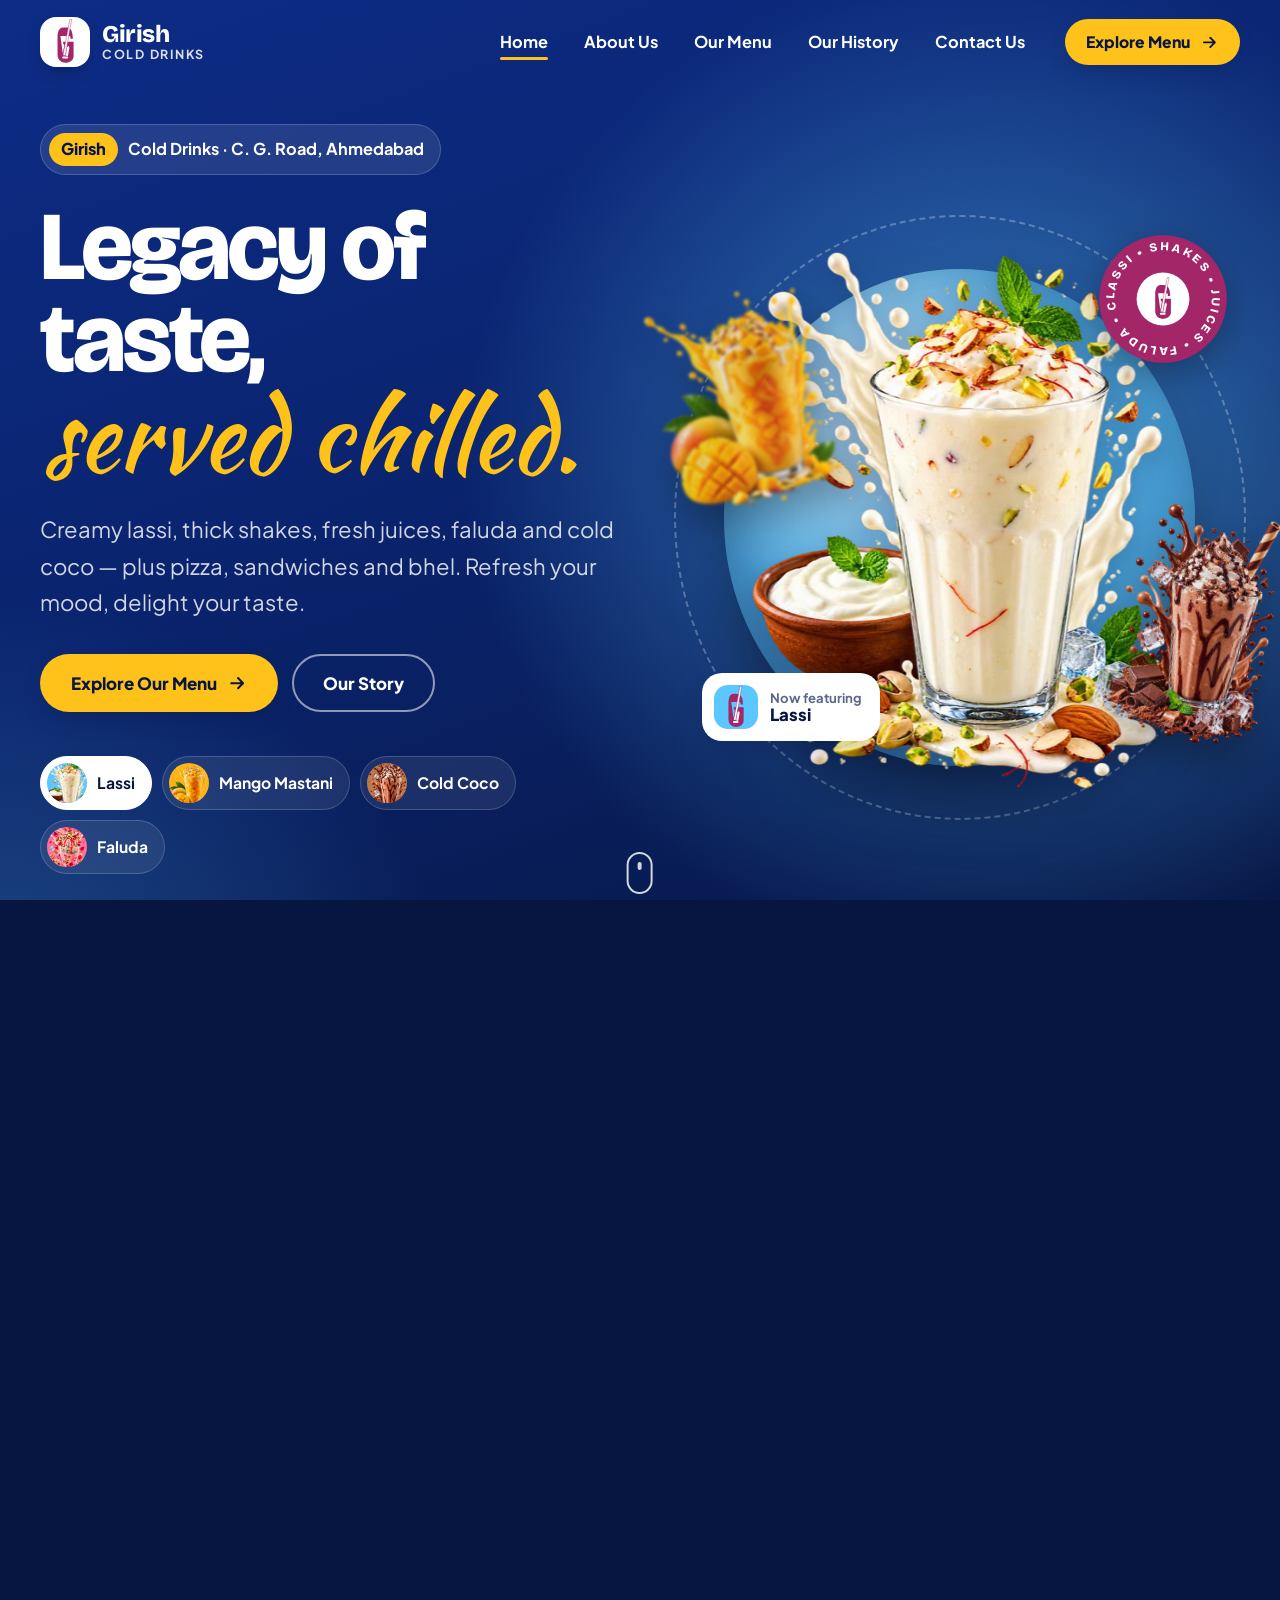
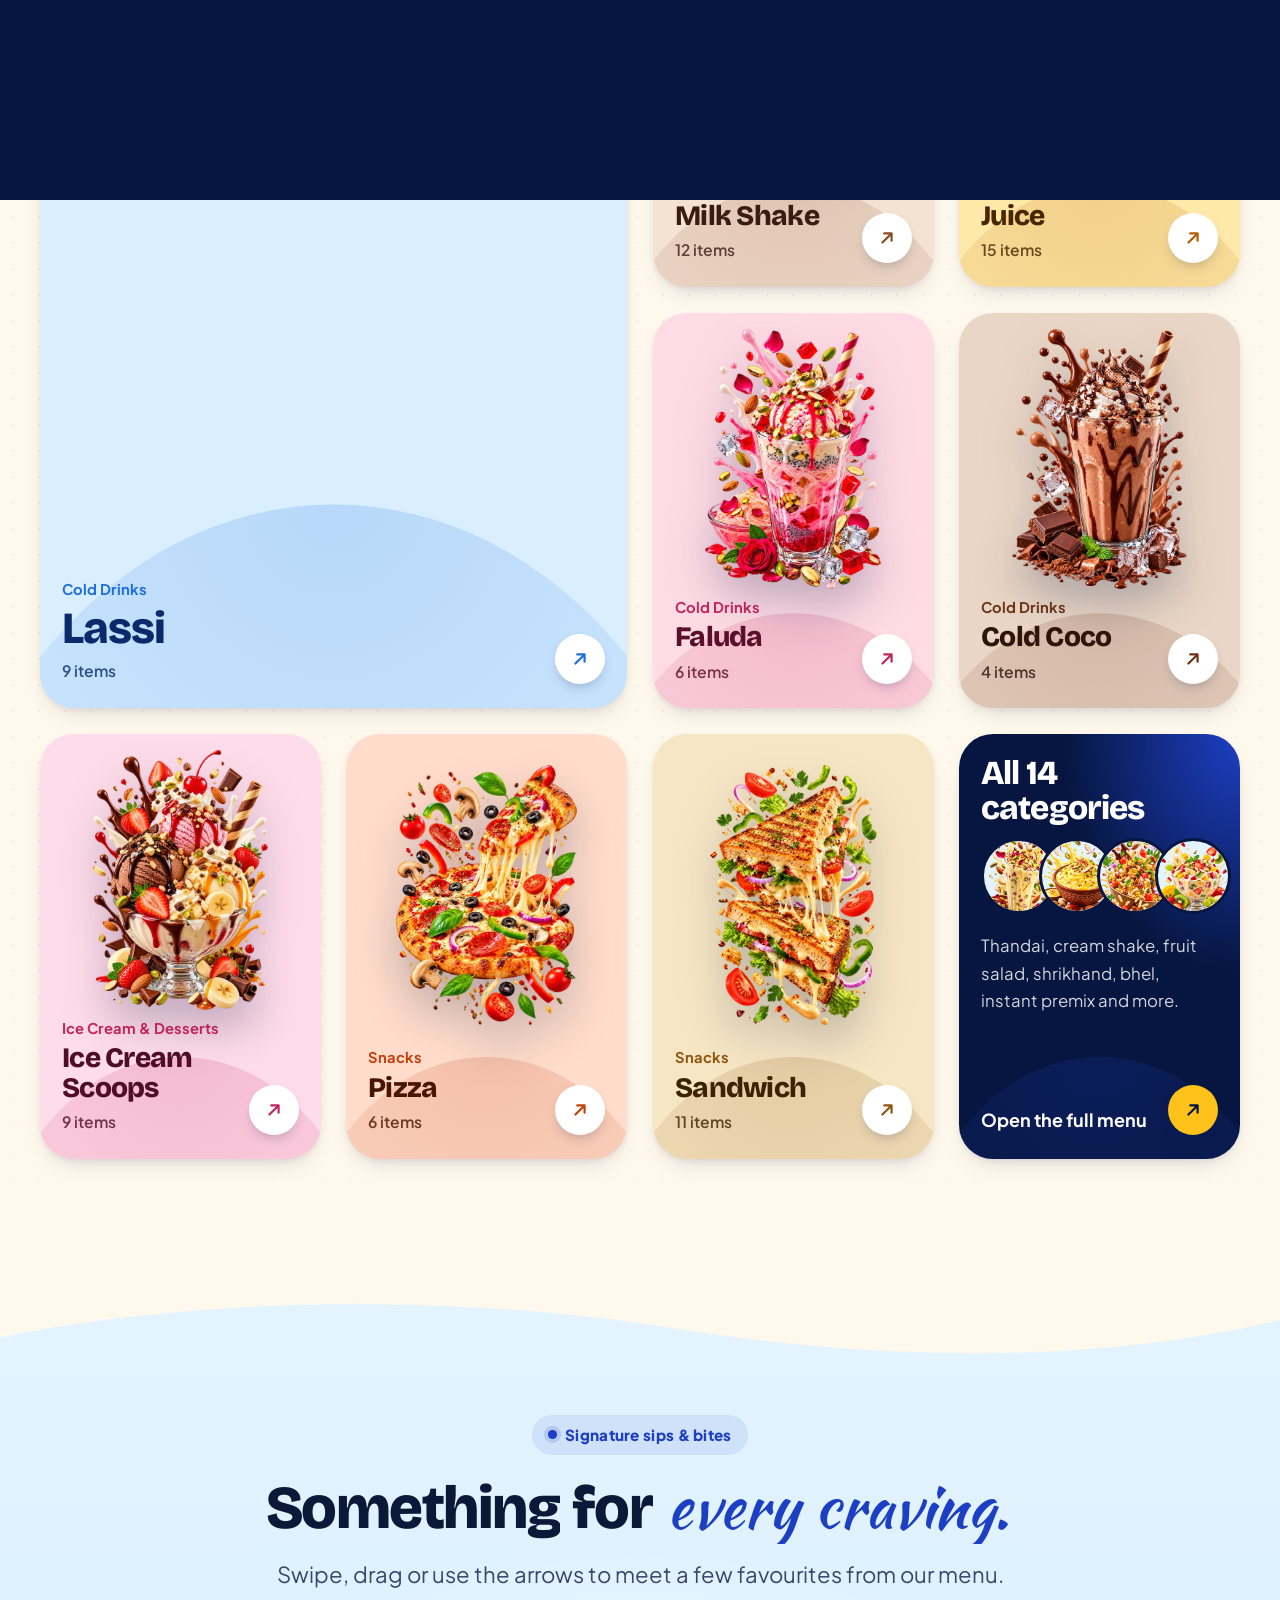
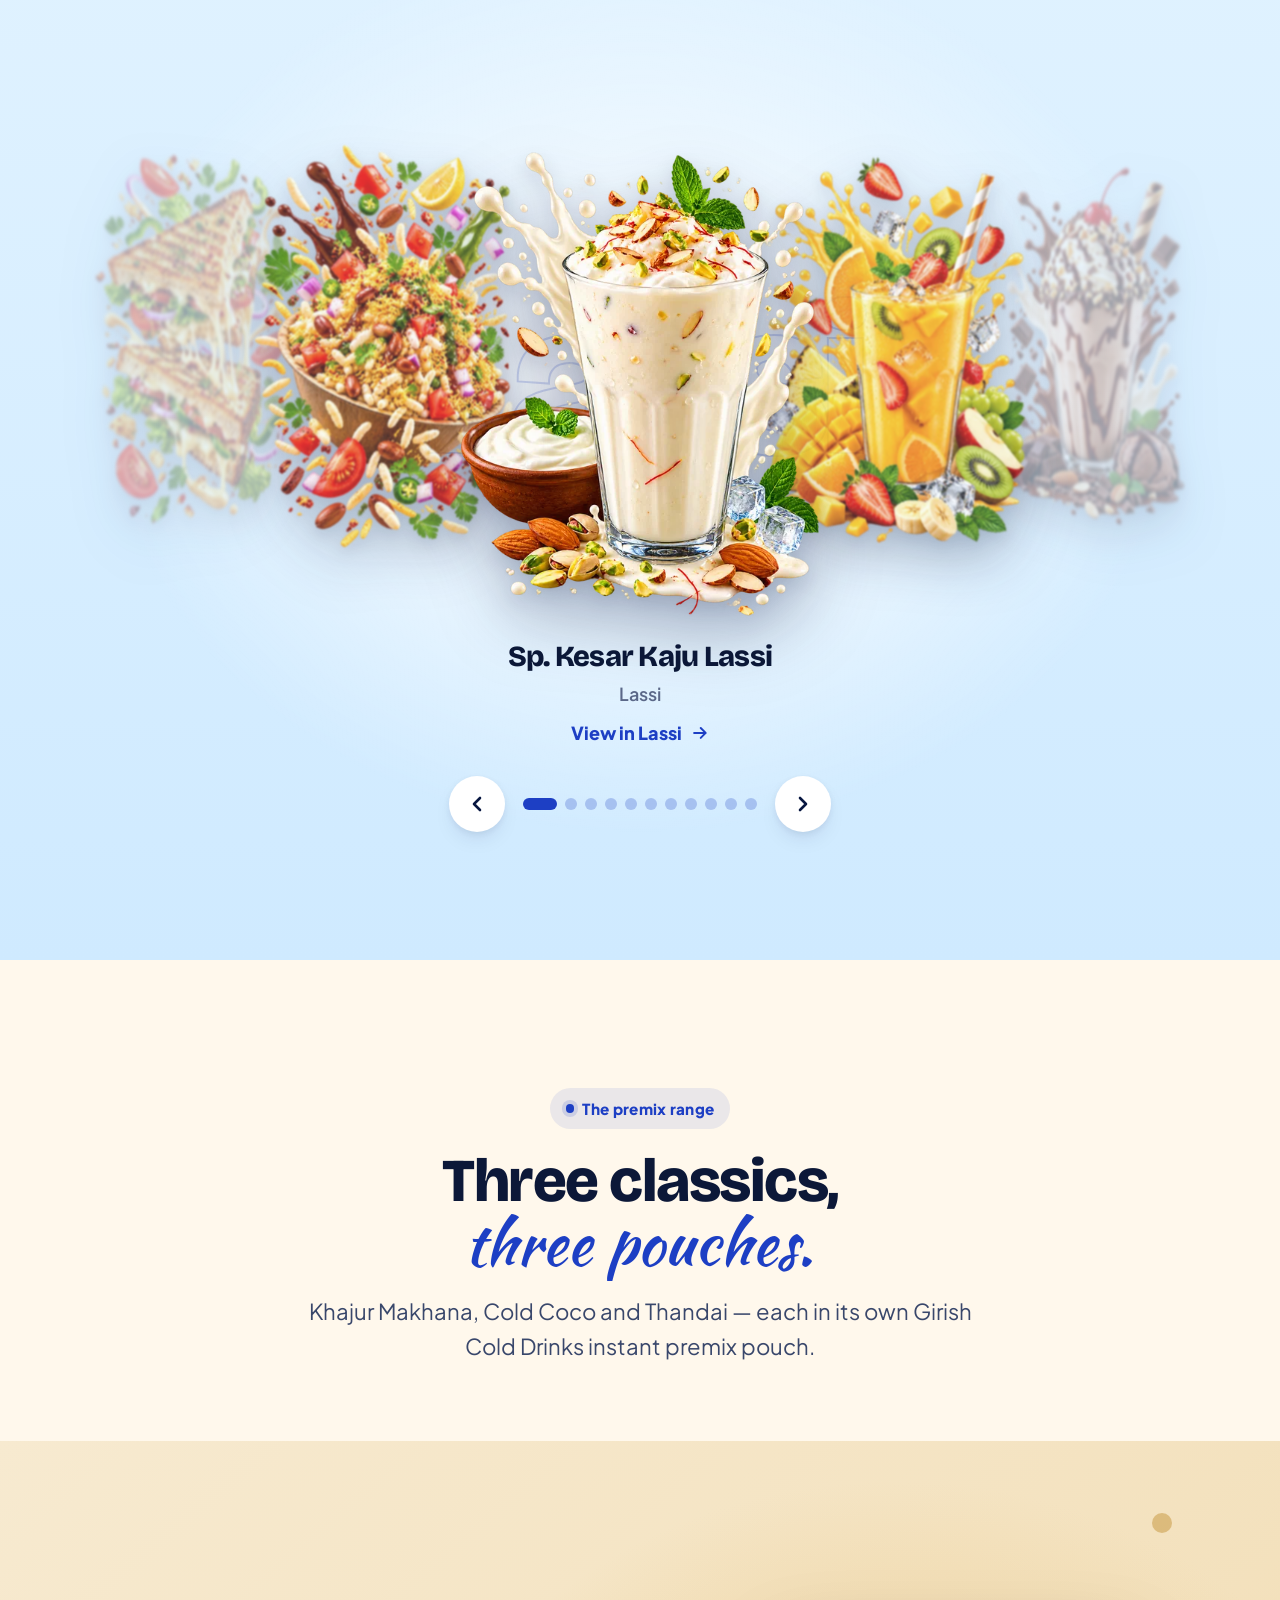
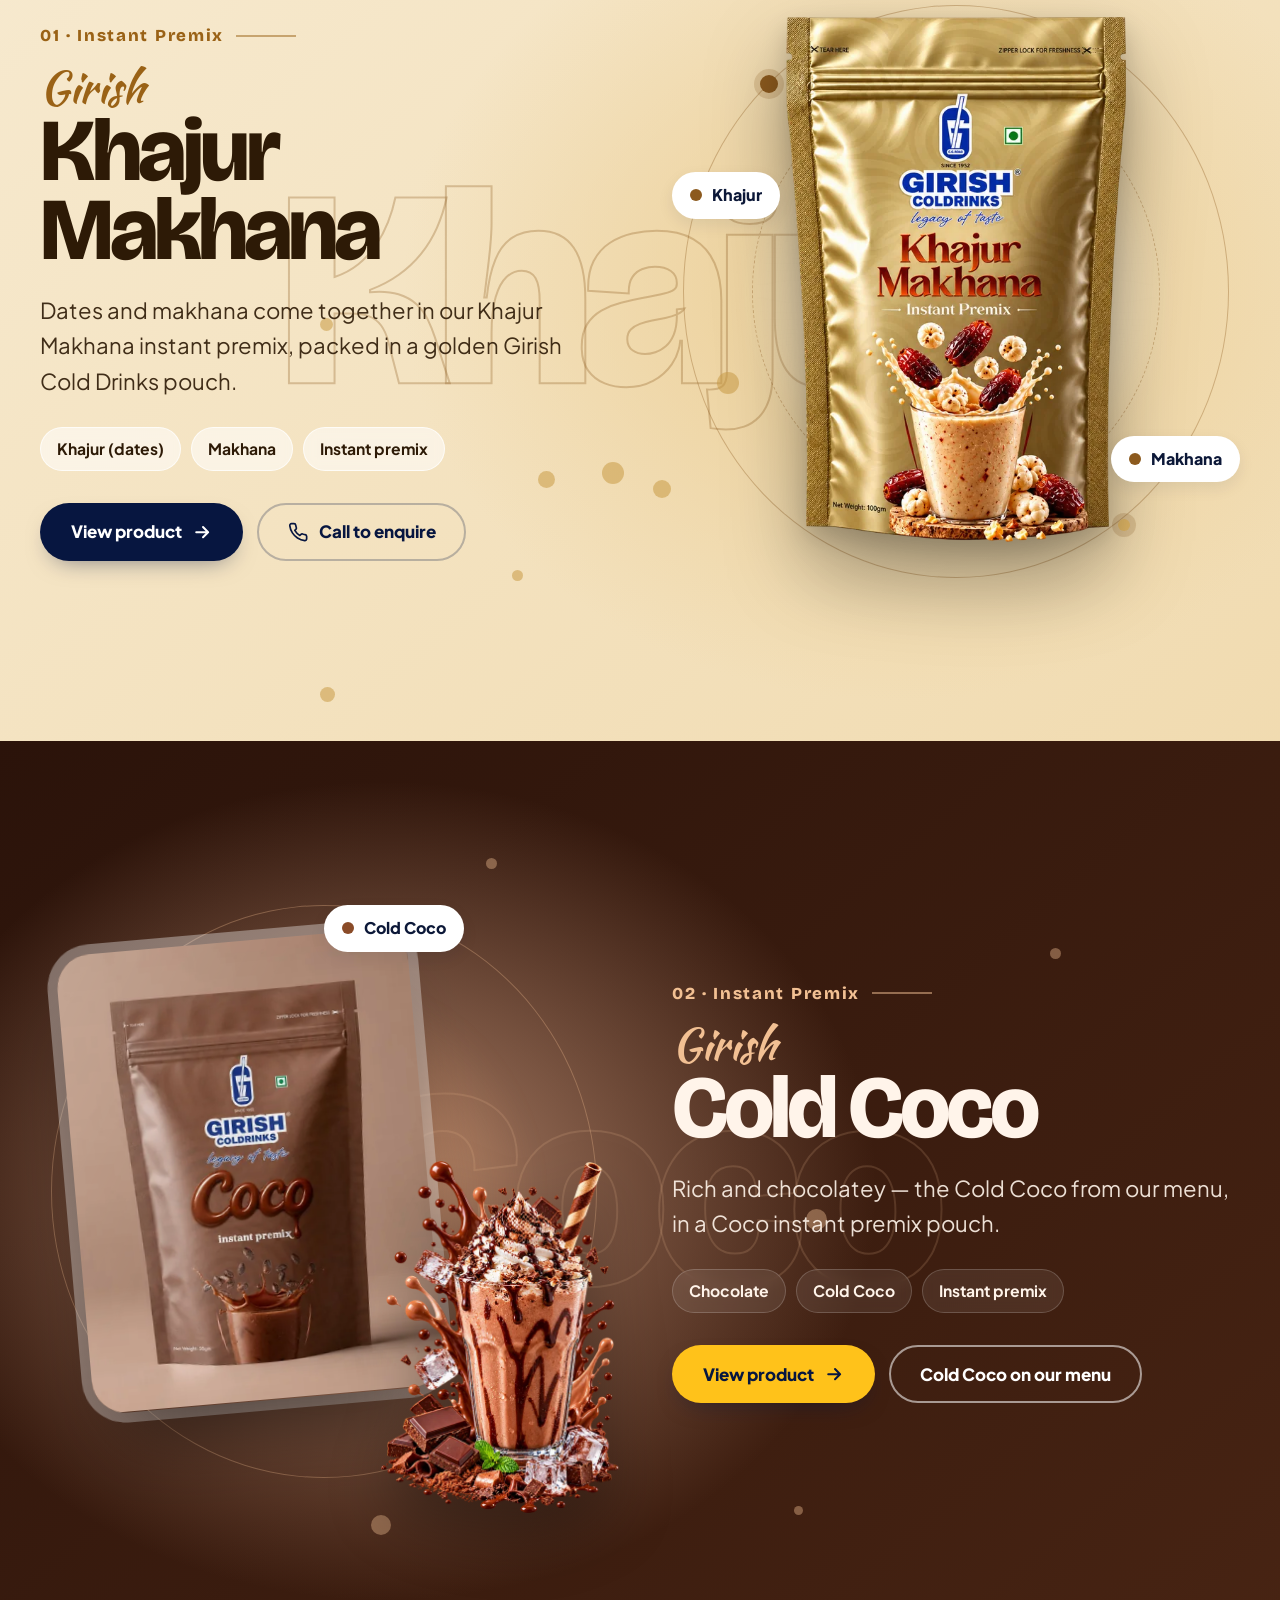
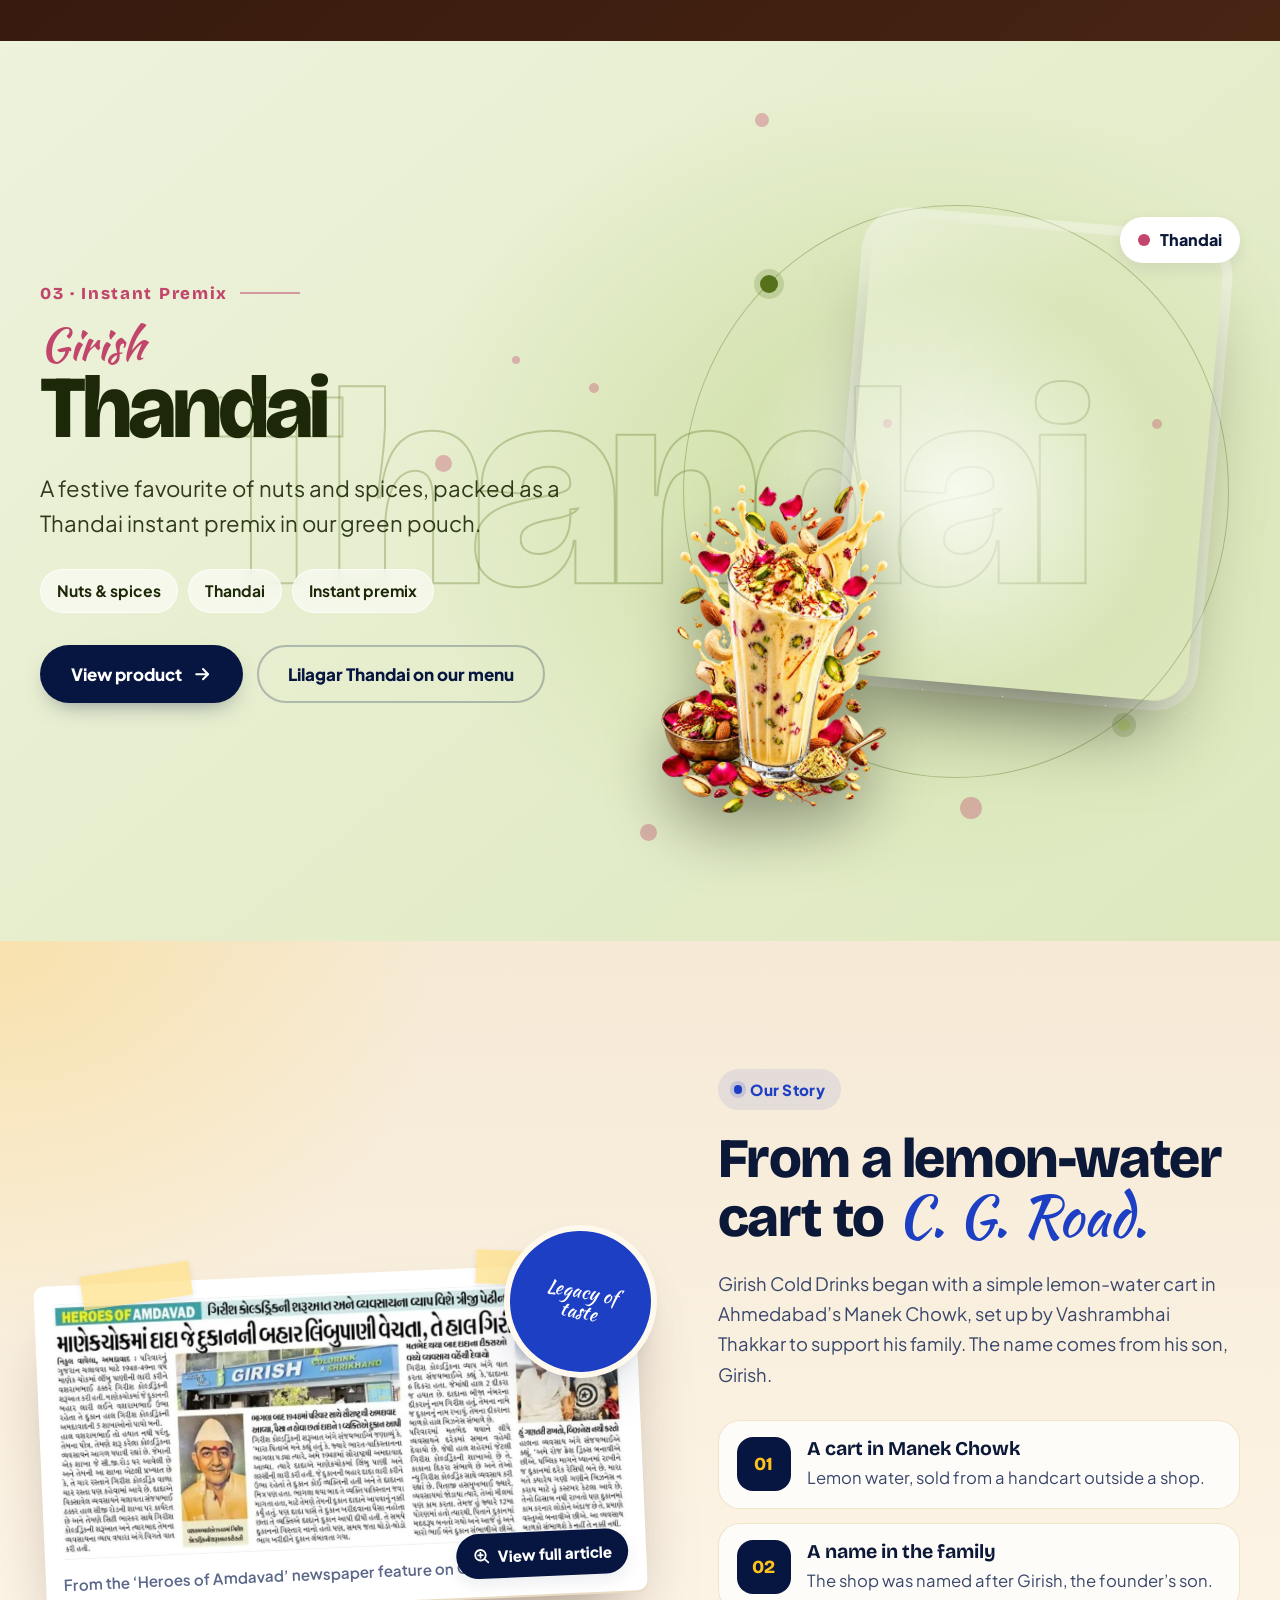
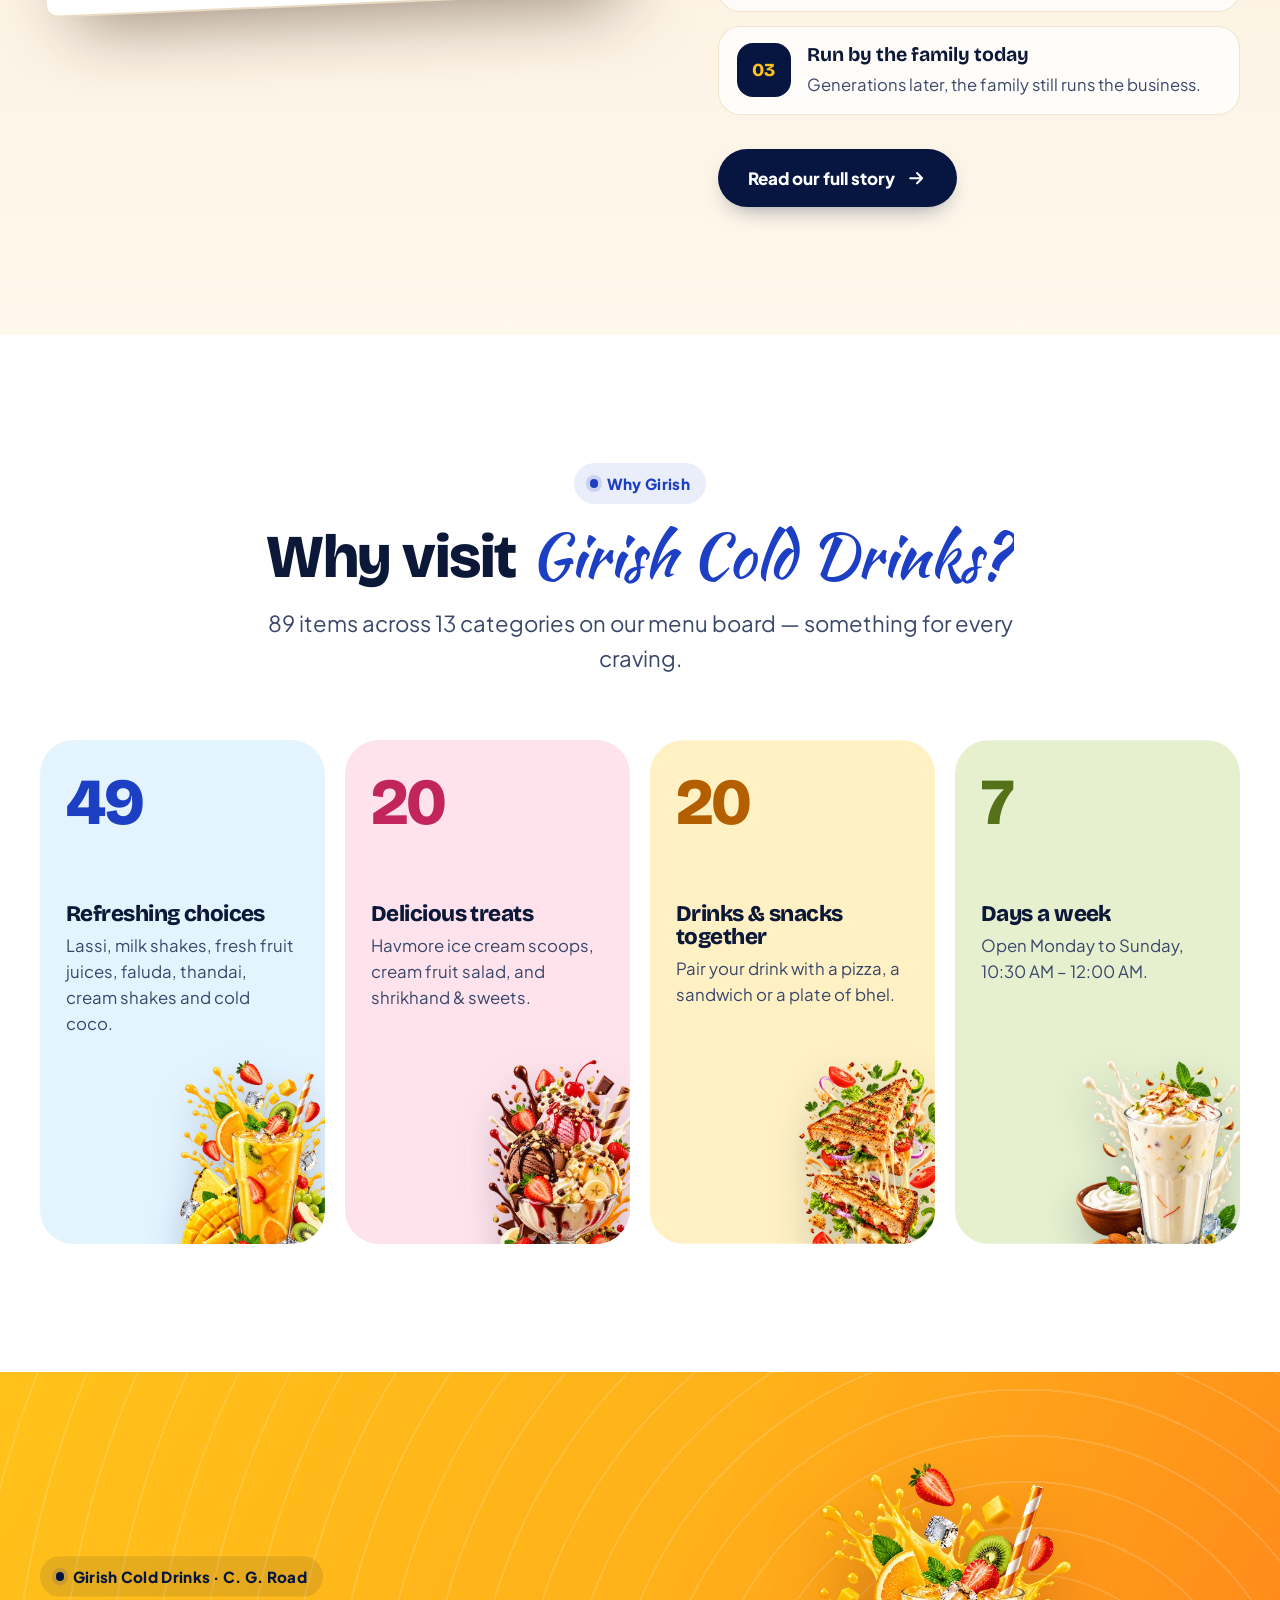
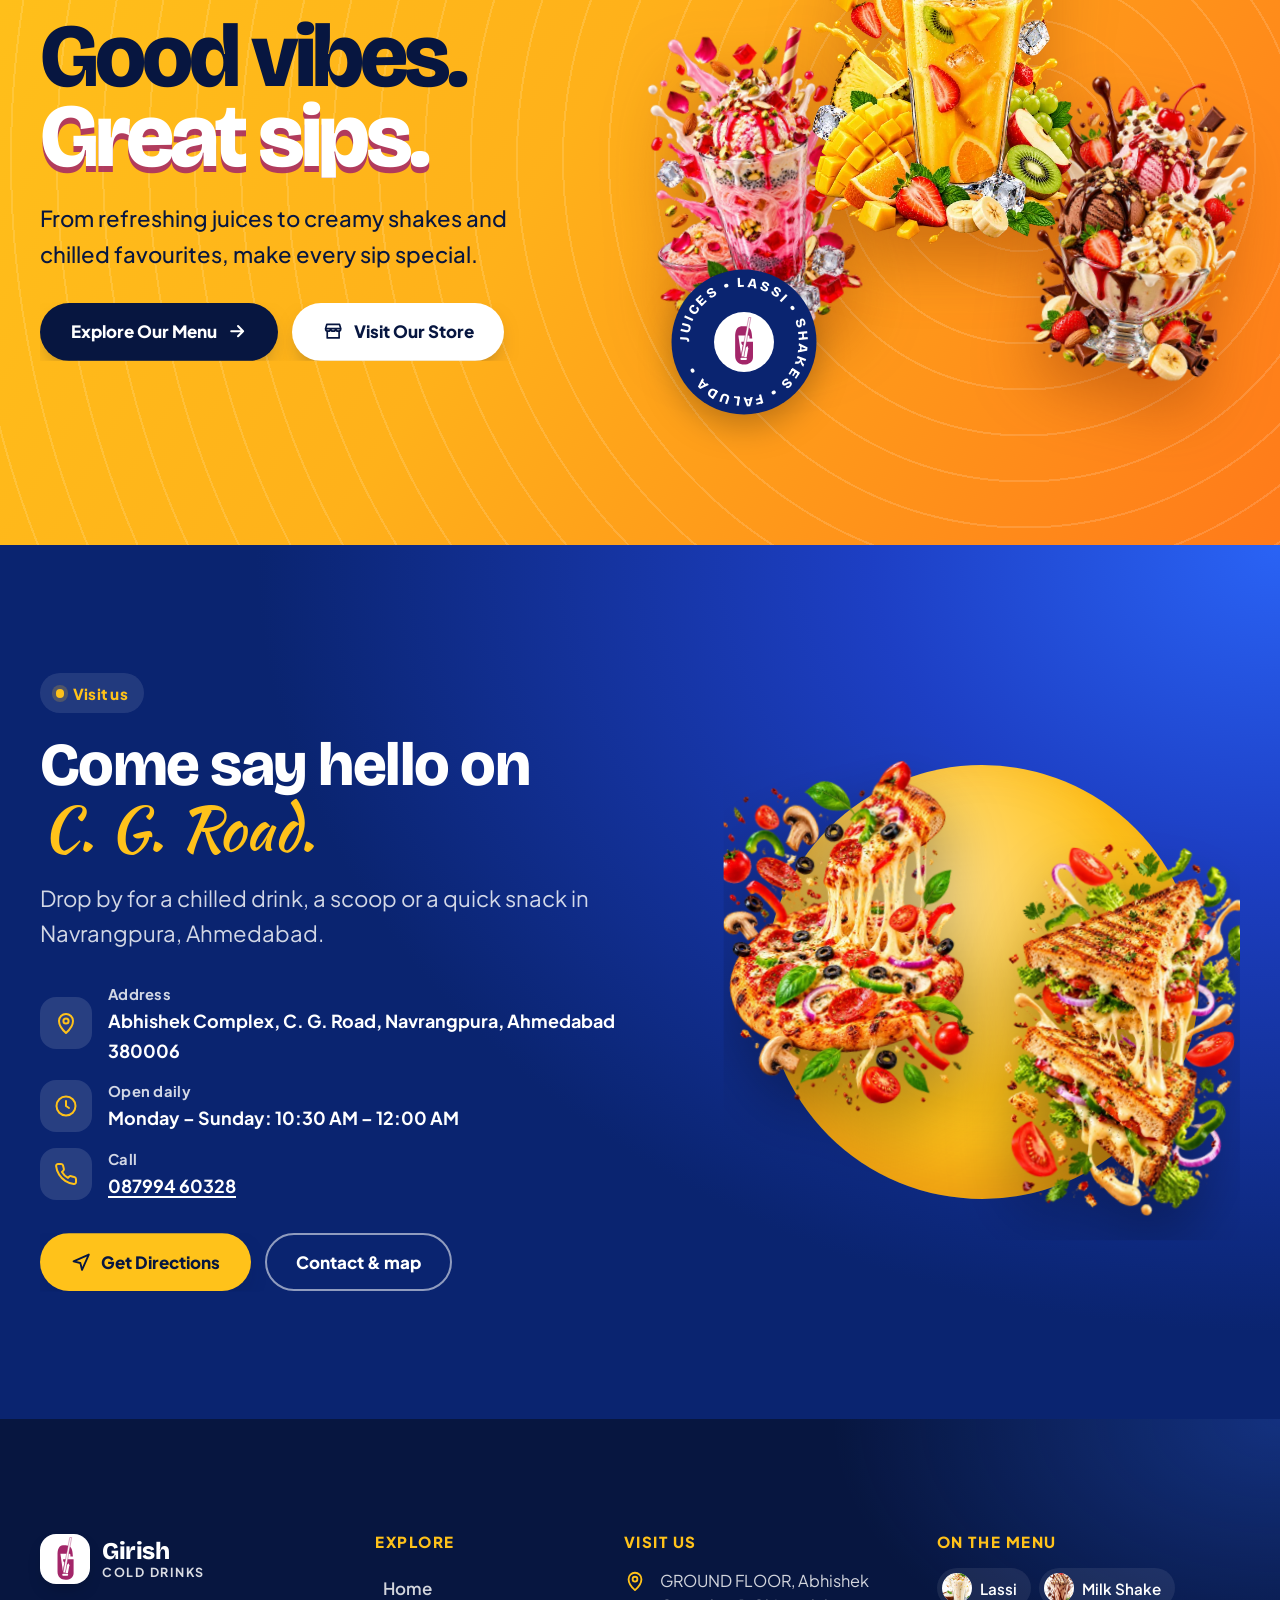
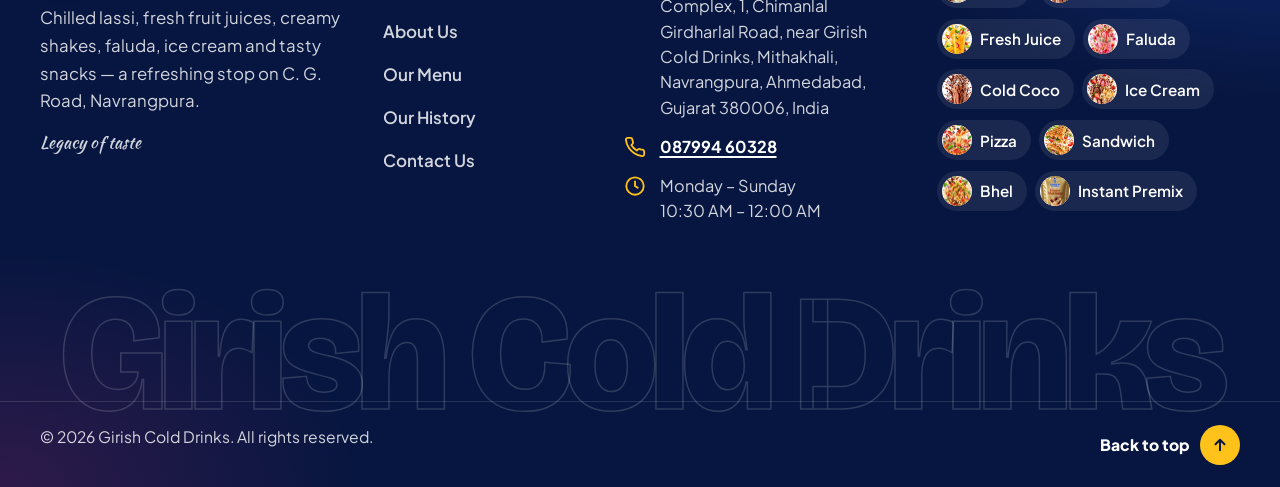
==== index.html @ 9b842dc7 "Add files via upload" ====
<!doctype html>
<html lang="en">
<head>
<!-- @include head -->
<meta charset="utf-8">
<meta name="viewport" content="width=device-width, initial-scale=1, viewport-fit=cover">
<meta name="theme-color" content="#0a2470">
<link rel="icon" href="assets/logo.svg" type="image/svg+xml">
<link rel="icon" href="assets/favicon-32.png" type="image/png" sizes="32x32">
<link rel="apple-touch-icon" href="assets/apple-touch-icon.png">
<link rel="preconnect" href="https://fonts.googleapis.com">
<link rel="preconnect" href="https://fonts.gstatic.com" crossorigin>
<link href="https://fonts.googleapis.com/css2?family=Bricolage+Grotesque:opsz,wght@12..96,600;12..96,700;12..96,800&family=Kaushan+Script&family=Plus+Jakarta+Sans:wght@400;500;600;700;800&display=swap" rel="stylesheet">
<link rel="stylesheet" href="assets/css/main.css">
<script>
  /* Mark JS early so reveal styles apply without a flash; play the entry curtain only on internal navigation. */
  (function (d) {
    d.documentElement.classList.add('js');
    try { if (sessionStorage.getItem('gcd-nav') === '1') { d.documentElement.classList.add('is-entering'); sessionStorage.removeItem('gcd-nav'); } } catch (e) {}
  })(document);
</script>
<!-- @end head -->
<title>Girish Cold Drinks | Lassi, Shakes, Juices, Ice Cream &amp; Snacks — C. G. Road, Ahmedabad</title>
<meta name="description" content="Girish Cold Drinks, C. G. Road, Navrangpura, Ahmedabad — lassi, milk shakes, fresh fruit juices, faluda, cold coco, ice cream, shrikhand, pizza, sandwiches and bhel.">
<meta property="og:type" content="website">
<meta property="og:site_name" content="Girish Cold Drinks">
<meta property="og:title" content="Girish Cold Drinks | Lassi, Shakes, Juices, Ice Cream &amp; Snacks — C. G. Road, Ahmedabad">
<meta property="og:description" content="Girish Cold Drinks, C. G. Road, Navrangpura, Ahmedabad — lassi, milk shakes, fresh fruit juices, faluda, cold coco, ice cream, shrikhand, pizza, sandwiches and bhel.">
<meta property="og:image" content="assets/images/products/lassi-900.webp">
<meta name="twitter:card" content="summary_large_image">
<script type="application/ld+json">
{"@context":"https://schema.org","@type":"FoodEstablishment","name":"Girish Cold Drinks","description":"Cold drinks, lassi, milk shakes, fresh fruit juices, faluda, ice cream, shrikhand, pizza, sandwiches and bhel in Navrangpura, Ahmedabad.","servesCuisine":["Beverages","Ice cream","Desserts","Snacks"],"logo":"assets/logo.svg","telephone":"+91 87994 60328","openingHours":"Mo-Su 10:30-24:00","address":{"@type":"PostalAddress","streetAddress":"GROUND FLOOR, Abhishek Complex, 1, Chimanlal Girdharlal Road, near Girish Cold Drinks, Mithakhali, Navrangpura","addressLocality":"Ahmedabad","addressRegion":"Gujarat","postalCode":"380006","addressCountry":"IN"},"hasMap":"https://www.google.com/maps/search/?api=1&query=Girish%20Cold%20Drinks&query_place_id=ChIJFfKY3_OEXjkRkdO7Lnjbg3Y","hasMenu":"menu.html"}
</script>
<link rel="preload" as="image" href="assets/images/products/lassi-900.webp" imagesrcset="assets/images/products/lassi-480.webp 480w, assets/images/products/lassi-900.webp 900w" imagesizes="(max-width: 1023px) 70vw, 470px">
</head>
<body data-page="index">
<!-- @include header -->
<a class="skip-link" href="#main">Skip to content</a>
<div class="progress" aria-hidden="true"></div>
<div class="curtain" aria-hidden="true"><img src="assets/logo.svg" alt="" width="34" height="90"></div>
<header class="header" id="top">
  <div class="wrap header__inner">
    <a class="brand" href="index.html" aria-label="Girish Cold Drinks — home">
      <span class="brand__badge"><img src="assets/logo.svg" alt="" width="17" height="45"></span>
      <span class="brand__name">Girish<small>Cold Drinks</small></span>
    </a>
    <nav class="nav" aria-label="Primary">
      <ul class="nav__list">
        <li><a class="nav__link" href="index.html" aria-current="page">Home</a></li>
        <li><a class="nav__link" href="about.html">About Us</a></li>
        <li><a class="nav__link" href="menu.html">Our Menu</a></li>
        <li><a class="nav__link" href="history.html">Our History</a></li>
        <li><a class="nav__link" href="contact.html">Contact Us</a></li>
      </ul>
    </nav>
    <a class="btn btn--sm header__cta" href="menu.html">Explore Menu <svg class="arrow" viewBox="0 0 24 24" fill="none" stroke="currentColor" stroke-width="2.4" stroke-linecap="round" stroke-linejoin="round" aria-hidden="true"><path d="M5 12h14M13 6l6 6-6 6"/></svg></a>
    <button class="burger" type="button" aria-label="Open menu" aria-expanded="false" aria-controls="drawer"><span></span><span></span><span></span></button>
  </div>
</header>
<div class="drawer" id="drawer" role="dialog" aria-modal="true" aria-label="Site navigation">
  <a href="index.html" aria-current="page">Home</a>
  <a href="about.html">About Us</a>
  <a href="menu.html">Our Menu</a>
  <a href="history.html">Our History</a>
  <a href="contact.html">Contact Us</a>
  <a class="btn" href="menu.html">Explore Our Menu <svg class="arrow" viewBox="0 0 24 24" fill="none" stroke="currentColor" stroke-width="2.4" stroke-linecap="round" stroke-linejoin="round" aria-hidden="true"><path d="M5 12h14M13 6l6 6-6 6"/></svg></a>
  <p class="drawer__foot">C. G. Road, Navrangpura, Ahmedabad<br>Open daily 10:30 AM – 12:00 AM · <a href="tel:+918799460328">087994 60328</a></p>
</div>
<!-- @end header -->
<main id="main">

<section class="hero" id="hero" aria-labelledby="hero-title">
  <div class="bubbles" aria-hidden="true"><span style="--x:33.1%;--s:10px;--t:16.7s;--d:-1.0s"></span><span style="--x:80.8%;--s:9px;--t:16.4s;--d:-1.2s"></span><span style="--x:50.7%;--s:8px;--t:13.0s;--d:-8.4s"></span><span style="--x:25.1%;--s:16px;--t:17.1s;--d:-16.5s"></span><span style="--x:13.9%;--s:11px;--t:19.6s;--d:-11.7s"></span><span style="--x:7.9%;--s:17px;--t:16.8s;--d:-19.5s"></span><span style="--x:6.5%;--s:21px;--t:13.6s;--d:-8.4s"></span><span style="--x:53.9%;--s:17px;--t:15.7s;--d:-16.3s"></span><span style="--x:19.3%;--s:17px;--t:18.9s;--d:-3.8s"></span><span style="--x:11.4%;--s:19px;--t:12.8s;--d:-1.2s"></span><span style="--x:21.8%;--s:18px;--t:18.4s;--d:-15.5s"></span><span style="--x:46.7%;--s:22px;--t:17.4s;--d:-6.0s"></span><span style="--x:78.3%;--s:19px;--t:21.4s;--d:-1.6s"></span><span style="--x:30.8%;--s:15px;--t:22.5s;--d:-14.6s"></span><span style="--x:29.6%;--s:9px;--t:13.4s;--d:-8.4s"></span><span style="--x:74.7%;--s:10px;--t:23.2s;--d:-8.4s"></span></div>
  <div class="wrap hero__grid">
    <div class="hero__copy">
      <p class="hero__eyebrow" data-reveal="up"><b>Girish</b> Cold Drinks · C. G. Road, Ahmedabad</p>
      <h1 class="hero__title" id="hero-title" data-split>Legacy of taste, <em>served chilled.</em></h1>
      <p class="hero__lead" data-reveal="up" style="--rd:.35s">Creamy lassi, thick shakes, fresh juices, faluda and cold coco — plus pizza, sandwiches and bhel. Refresh your mood, delight your taste.</p>
      <div class="btn-row" data-reveal="up" style="--rd:.5s">
        <a class="btn" href="#categories">Explore Our Menu <svg class="arrow" viewBox="0 0 24 24" fill="none" stroke="currentColor" stroke-width="2.4" stroke-linecap="round" stroke-linejoin="round" aria-hidden="true"><path d="M5 12h14M13 6l6 6-6 6"/></svg></a>
        <a class="btn btn--ghost" href="#story">Our Story</a>
      </div>
      <div class="hero__flavours" role="group" aria-label="Choose a drink to feature" data-reveal="up" style="--rd:.65s">
        <button class="flav-btn" type="button" aria-pressed="true" data-color="#5cc6ff" data-name="Lassi" style="--c:#5cc6ff"><img src="assets/images/products/lassi-480.webp" alt="" width="40" height="40" decoding="async"><span>Lassi</span></button>
        <button class="flav-btn" type="button" aria-pressed="false" data-color="#ffb21a" data-name="Mango Mastani" style="--c:#ffb21a"><img src="assets/images/products/mango-mastani1-480.webp" alt="" width="40" height="40" decoding="async"><span>Mango Mastani</span></button>
        <button class="flav-btn" type="button" aria-pressed="false" data-color="#c07a4a" data-name="Cold Coco" style="--c:#c07a4a"><img src="assets/images/products/cold-coco-480.webp" alt="" width="40" height="40" decoding="async"><span>Cold Coco</span></button>
        <button class="flav-btn" type="button" aria-pressed="false" data-color="#ff6f9a" data-name="Faluda" style="--c:#ff6f9a"><img src="assets/images/products/faluda-480.webp" alt="" width="40" height="40" decoding="async"><span>Faluda</span></button>
      </div>
    </div>
    <div class="stage" data-depth-root data-reveal="zoom" style="--rd:.2s">
      <div class="stage__layer" data-depth="-14" aria-hidden="true"><div class="stage__ring"></div><div class="stage__disc"></div></div>
      <div class="stage__layer" data-depth="-26" aria-hidden="true">
        <div class="stage__sat stage__sat--a"><img src="assets/images/products/mango-mastani1-480.webp" alt="" width="480" height="610" decoding="async"></div>
      </div>
      <div class="stage__layer" data-depth="18">
          <div class="stage__item is-active"><img src="assets/images/products/lassi-900.webp" srcset="assets/images/products/lassi-480.webp 480w, assets/images/products/lassi-900.webp 900w" sizes="(max-width: 1023px) 70vw, 470px" width="900" height="1166" alt="Glass of creamy lassi topped with dry fruits and saffron, with a splash of milk" fetchpriority="high" decoding="async"></div>
          <div class="stage__item"><img src="assets/images/products/mango-mastani1-900.webp" srcset="assets/images/products/mango-mastani1-480.webp 480w, assets/images/products/mango-mastani1-900.webp 900w" sizes="(max-width: 1023px) 70vw, 470px" width="900" height="1144" alt="Mango Mastani — mango drink topped with mango pieces, cream and nuts" loading="lazy" decoding="async"></div>
          <div class="stage__item"><img src="assets/images/products/cold-coco-900.webp" srcset="assets/images/products/cold-coco-480.webp 480w, assets/images/products/cold-coco-900.webp 900w" sizes="(max-width: 1023px) 70vw, 470px" width="900" height="1331" alt="Glass of cold coco with chocolate drizzle, cream and ice" loading="lazy" decoding="async"></div>
          <div class="stage__item"><img src="assets/images/products/faluda-900.webp" srcset="assets/images/products/faluda-480.webp 480w, assets/images/products/faluda-900.webp 900w" sizes="(max-width: 1023px) 70vw, 470px" width="900" height="1329" alt="Rose faluda layered with ice cream, nuts and rose syrup" loading="lazy" decoding="async"></div>
      </div>
      <div class="stage__layer" data-depth="34" aria-hidden="true">
        <div class="stage__sat stage__sat--b"><img src="assets/images/products/cold-coco-480.webp" alt="" width="480" height="710" decoding="async"></div>
        <svg class="stage__badge" viewBox="0 0 120 120" aria-hidden="true"><defs><path id="hero-badge" d="M60 60 m-44 0 a44 44 0 1 1 88 0 a44 44 0 1 1 -88 0"/></defs><circle cx="60" cy="60" r="58" fill="#A32669"/><text font-family="Bricolage Grotesque, Arial, sans-serif" font-weight="800" font-size="11" letter-spacing="2" fill="#fff"><textPath href="#hero-badge">LASSI • SHAKES • JUICES • FALUDA • COCO •</textPath></text><circle cx="60" cy="60" r="24" fill="#fff"/><image href="assets/logo.svg" x="52" y="40" width="16" height="40"/></svg>
      </div>
      <p class="stage__tag"><i><img src="assets/logo.svg" alt="" width="16" height="42"></i><span><small>Now featuring</small><span data-flav-name>Lassi</span></span></p>
    </div>
  </div>
  <a class="scroll-cue" href="#categories"><i aria-hidden="true"></i>Scroll</a>
  <svg class="edge edge--bottom" viewBox="0 0 1440 90" preserveAspectRatio="none" aria-hidden="true"><path fill="#fff8ec" d="M0 48 C 180 92, 420 6, 720 40 S 1260 92, 1440 34 V90 H0 Z"/></svg>
</section>
<div class="ribbons" aria-hidden="true">
  <div class="ribbon ribbon--back"><div class="ribbon__track"><ul><li>Refresh your mood</li><li>Delight your taste</li><li>Legacy of taste</li><li>Refresh your mood</li><li>Delight your taste</li><li>Legacy of taste</li><li>Refresh your mood</li><li>Delight your taste</li><li>Legacy of taste</li></ul><ul><li>Refresh your mood</li><li>Delight your taste</li><li>Legacy of taste</li><li>Refresh your mood</li><li>Delight your taste</li><li>Legacy of taste</li><li>Refresh your mood</li><li>Delight your taste</li><li>Legacy of taste</li></ul></div></div>
  <div class="ribbon ribbon--front"><div class="ribbon__track"><ul><li>Lassi</li><li>Milk Shake</li><li>Fresh Fruit Juice</li><li>Faluda</li><li>Special Thandai</li><li>Cream Shake</li><li>Cold Coco</li><li>Fruit Salad</li><li>Shrikhand</li><li>Ice Cream</li><li>Pizza</li><li>Sandwich</li><li>Bhel</li></ul><ul><li>Lassi</li><li>Milk Shake</li><li>Fresh Fruit Juice</li><li>Faluda</li><li>Special Thandai</li><li>Cream Shake</li><li>Cold Coco</li><li>Fruit Salad</li><li>Shrikhand</li><li>Ice Cream</li><li>Pizza</li><li>Sandwich</li><li>Bhel</li></ul></div></div>
</div>
<section class="section cats" id="categories" aria-labelledby="cats-title">
  <div class="wrap">
    <div class="section-head section-head--split">
      <div>
        <span class="kicker" data-reveal="up">Our Menu</span>
        <h2 class="h2" id="cats-title" data-split>Pick your <em>craving.</em></h2>
      </div>
      <a class="btn btn--navy" href="menu.html" data-reveal="up">See the full menu <svg class="arrow" viewBox="0 0 24 24" fill="none" stroke="currentColor" stroke-width="2.4" stroke-linecap="round" stroke-linejoin="round" aria-hidden="true"><path d="M5 12h14M13 6l6 6-6 6"/></svg></a>
    </div>
    <div class="cat-grid" data-stagger>
      <a class="cat-card cat-card--feature" href="menu.html#lassi" style="--bg:#d9efff;--accent:#1f6fe0;--ink-c:#0b2a6b" data-tilt="7" data-reveal="pop">
        <span class="cat-card__img"><img src="assets/images/products/lassi-900.webp" srcset="assets/images/products/lassi-480.webp 480w, assets/images/products/lassi-900.webp 900w" sizes="(max-width: 760px) 45vw, (max-width: 1180px) 30vw, 520px" width="900" height="1166" alt="" loading="lazy" decoding="async"></span>
        <span class="cat-card__body">
          <span><span class="cat-card__group">Cold Drinks</span><h3>Lassi</h3><span class="cat-card__count">9 items</span></span>
          <span class="cat-card__go" aria-hidden="true"><svg viewBox="0 0 24 24" fill="none" stroke="currentColor" stroke-width="2.4" stroke-linecap="round" stroke-linejoin="round" aria-hidden="true"><path d="M7 17L17 7M9 7h8v8"/></svg></span>
        </span>
      </a>
      <a class="cat-card" href="menu.html#milk-shake" style="--bg:#f4e2d3;--accent:#8a4a26;--ink-c:#3b1d0f" data-tilt="7" data-reveal="pop">
        <span class="cat-card__img"><img src="assets/images/products/milk-shake-900.webp" srcset="assets/images/products/milk-shake-480.webp 480w, assets/images/products/milk-shake-900.webp 900w" sizes="(max-width: 760px) 45vw, 260px" width="900" height="1328" alt="" loading="lazy" decoding="async"></span>
        <span class="cat-card__body">
          <span><span class="cat-card__group">Cold Drinks</span><h3>Milk Shake</h3><span class="cat-card__count">12 items</span></span>
          <span class="cat-card__go" aria-hidden="true"><svg viewBox="0 0 24 24" fill="none" stroke="currentColor" stroke-width="2.4" stroke-linecap="round" stroke-linejoin="round" aria-hidden="true"><path d="M7 17L17 7M9 7h8v8"/></svg></span>
        </span>
      </a>
      <a class="cat-card" href="menu.html#fresh-fruit-juice" style="--bg:#ffe9a8;--accent:#b35f00;--ink-c:#4a2600" data-tilt="7" data-reveal="pop">
        <span class="cat-card__img"><img src="assets/images/products/fruit-juice-900.webp" srcset="assets/images/products/fruit-juice-480.webp 480w, assets/images/products/fruit-juice-900.webp 900w" sizes="(max-width: 760px) 45vw, 260px" width="900" height="1310" alt="" loading="lazy" decoding="async"></span>
        <span class="cat-card__body">
          <span><span class="cat-card__group">Cold Drinks</span><h3>Fresh Fruit Juice</h3><span class="cat-card__count">15 items</span></span>
          <span class="cat-card__go" aria-hidden="true"><svg viewBox="0 0 24 24" fill="none" stroke="currentColor" stroke-width="2.4" stroke-linecap="round" stroke-linejoin="round" aria-hidden="true"><path d="M7 17L17 7M9 7h8v8"/></svg></span>
        </span>
      </a>
      <a class="cat-card" href="menu.html#faluda" style="--bg:#ffdbe5;--accent:#c1275c;--ink-c:#5a0f2a" data-tilt="7" data-reveal="pop">
        <span class="cat-card__img"><img src="assets/images/products/faluda-900.webp" srcset="assets/images/products/faluda-480.webp 480w, assets/images/products/faluda-900.webp 900w" sizes="(max-width: 760px) 45vw, 260px" width="900" height="1329" alt="" loading="lazy" decoding="async"></span>
        <span class="cat-card__body">
          <span><span class="cat-card__group">Cold Drinks</span><h3>Faluda</h3><span class="cat-card__count">6 items</span></span>
          <span class="cat-card__go" aria-hidden="true"><svg viewBox="0 0 24 24" fill="none" stroke="currentColor" stroke-width="2.4" stroke-linecap="round" stroke-linejoin="round" aria-hidden="true"><path d="M7 17L17 7M9 7h8v8"/></svg></span>
        </span>
      </a>
      <a class="cat-card" href="menu.html#cold-coco" style="--bg:#ead6c6;--accent:#6b3418;--ink-c:#2e140a" data-tilt="7" data-reveal="pop">
        <span class="cat-card__img"><img src="assets/images/products/cold-coco-900.webp" srcset="assets/images/products/cold-coco-480.webp 480w, assets/images/products/cold-coco-900.webp 900w" sizes="(max-width: 760px) 45vw, 260px" width="900" height="1331" alt="" loading="lazy" decoding="async"></span>
        <span class="cat-card__body">
          <span><span class="cat-card__group">Cold Drinks</span><h3>Cold Coco</h3><span class="cat-card__count">4 items</span></span>
          <span class="cat-card__go" aria-hidden="true"><svg viewBox="0 0 24 24" fill="none" stroke="currentColor" stroke-width="2.4" stroke-linecap="round" stroke-linejoin="round" aria-hidden="true"><path d="M7 17L17 7M9 7h8v8"/></svg></span>
        </span>
      </a>
      <a class="cat-card" href="menu.html#havmore-icecream" style="--bg:#ffdce9;--accent:#c2255c;--ink-c:#4f0d26" data-tilt="7" data-reveal="pop">
        <span class="cat-card__img"><img src="assets/images/products/icecream-900.webp" srcset="assets/images/products/icecream-480.webp 480w, assets/images/products/icecream-900.webp 900w" sizes="(max-width: 760px) 45vw, 260px" width="900" height="1339" alt="" loading="lazy" decoding="async"></span>
        <span class="cat-card__body">
          <span><span class="cat-card__group">Ice Cream &amp; Desserts</span><h3>Ice Cream Scoops</h3><span class="cat-card__count">9 items</span></span>
          <span class="cat-card__go" aria-hidden="true"><svg viewBox="0 0 24 24" fill="none" stroke="currentColor" stroke-width="2.4" stroke-linecap="round" stroke-linejoin="round" aria-hidden="true"><path d="M7 17L17 7M9 7h8v8"/></svg></span>
        </span>
      </a>
      <a class="cat-card" href="menu.html#pizza" style="--bg:#ffdccb;--accent:#c2410c;--ink-c:#4a1500" data-tilt="7" data-reveal="pop">
        <span class="cat-card__img"><img src="assets/images/products/pizza-900.webp" srcset="assets/images/products/pizza-480.webp 480w, assets/images/products/pizza-900.webp 900w" sizes="(max-width: 760px) 45vw, 260px" width="900" height="1293" alt="" loading="lazy" decoding="async"></span>
        <span class="cat-card__body">
          <span><span class="cat-card__group">Snacks</span><h3>Pizza</h3><span class="cat-card__count">6 items</span></span>
          <span class="cat-card__go" aria-hidden="true"><svg viewBox="0 0 24 24" fill="none" stroke="currentColor" stroke-width="2.4" stroke-linecap="round" stroke-linejoin="round" aria-hidden="true"><path d="M7 17L17 7M9 7h8v8"/></svg></span>
        </span>
      </a>
      <a class="cat-card" href="menu.html#sandwich" style="--bg:#f7e6c4;--accent:#8f560f;--ink-c:#3d2200" data-tilt="7" data-reveal="pop">
        <span class="cat-card__img"><img src="assets/images/products/sandwich-900.webp" srcset="assets/images/products/sandwich-480.webp 480w, assets/images/products/sandwich-900.webp 900w" sizes="(max-width: 760px) 45vw, 260px" width="900" height="1399" alt="" loading="lazy" decoding="async"></span>
        <span class="cat-card__body">
          <span><span class="cat-card__group">Snacks</span><h3>Sandwich</h3><span class="cat-card__count">11 items</span></span>
          <span class="cat-card__go" aria-hidden="true"><svg viewBox="0 0 24 24" fill="none" stroke="currentColor" stroke-width="2.4" stroke-linecap="round" stroke-linejoin="round" aria-hidden="true"><path d="M7 17L17 7M9 7h8v8"/></svg></span>
        </span>
      </a>
      <a class="cat-card cat-card--all" href="menu.html" data-tilt="7" data-reveal="pop">
        <span>
          <h3>All 14 categories</h3>
          <span class="cat-card__stack"><img src="assets/images/products/thandai-480.webp" alt="" width="76" height="76" loading="lazy" decoding="async"><img src="assets/images/products/shrikhand-480.webp" alt="" width="76" height="76" loading="lazy" decoding="async"><img src="assets/images/products/bhel-480.webp" alt="" width="76" height="76" loading="lazy" decoding="async"><img src="assets/images/products/fruit-salad-480.webp" alt="" width="76" height="76" loading="lazy" decoding="async"></span>
          <p>Thandai, cream shake, fruit salad, shrikhand, bhel, instant premix and more.</p>
        </span>
        <span class="cat-card__body"><span><strong>Open the full menu</strong></span><span class="cat-card__go" aria-hidden="true"><svg viewBox="0 0 24 24" fill="none" stroke="currentColor" stroke-width="2.4" stroke-linecap="round" stroke-linejoin="round" aria-hidden="true"><path d="M7 17L17 7M9 7h8v8"/></svg></span></span>
      </a>
    </div>
  </div>
</section>
<section class="section signature" id="signature" aria-labelledby="sig-title">
  <svg class="edge edge--top" viewBox="0 0 1440 90" preserveAspectRatio="none" aria-hidden="true"><path fill="#fff8ec" d="M0 30 C 240 80, 520 80, 760 40 S 1240 0, 1440 50 V90 H0 Z"/></svg>
  <div class="wrap">
    <div class="section-head section-head--center">
      <span class="kicker" data-reveal="up">Signature sips &amp; bites</span>
      <h2 class="h2" id="sig-title" data-split>Something for <em>every craving.</em></h2>
      <p class="lead" data-reveal="up" style="--rd:.2s">Swipe, drag or use the arrows to meet a few favourites from our menu.</p>
    </div>
    <div class="cf" id="cf" role="region" aria-roledescription="carousel" aria-label="Signature drinks and snacks" tabindex="0">
      <div class="cf__word" aria-hidden="true"></div>
      <div class="cf__stage">
        <div class="cf__slide" data-name="Sp. Kesar Kaju Lassi" data-cat="Lassi" data-cat-short="Lassi" data-word="Lassi" data-href="menu.html#lassi/sp-kesar-kaju-lassi">
          <img src="assets/images/products/lassi-900.webp" srcset="assets/images/products/lassi-480.webp 480w, assets/images/products/lassi-900.webp 900w" sizes="(max-width: 760px) 200px, 360px" width="900" height="1166" alt="Sp. Kesar Kaju Lassi — glass of creamy lassi topped with dry fruits and saffron, with a splash of milk" loading="lazy" decoding="async">
          <button class="cf__hit" type="button" tabindex="-1" aria-label="Show Sp. Kesar Kaju Lassi"></button>
        </div>
        <div class="cf__slide" data-name="Cocktail" data-cat="Fresh Fruit Juice" data-cat-short="Fresh Fruit Juice" data-word="Juice" data-href="menu.html#fresh-fruit-juice/cocktail">
          <img src="assets/images/products/fruit-juice-900.webp" srcset="assets/images/products/fruit-juice-480.webp 480w, assets/images/products/fruit-juice-900.webp 900w" sizes="(max-width: 760px) 200px, 360px" width="900" height="1310" alt="Cocktail — glass of fresh fruit juice surrounded by mango, orange, strawberry and kiwi" loading="lazy" decoding="async">
          <button class="cf__hit" type="button" tabindex="-1" aria-label="Show Cocktail"></button>
        </div>
        <div class="cf__slide" data-name="Chocolate" data-cat="Milk Shake" data-cat-short="Milk Shake" data-word="Shakes" data-href="menu.html#milk-shake/chocolate">
          <img src="assets/images/products/milk-shake-900.webp" srcset="assets/images/products/milk-shake-480.webp 480w, assets/images/products/milk-shake-900.webp 900w" sizes="(max-width: 760px) 200px, 360px" width="900" height="1328" alt="Chocolate — chocolate milk shake topped with cream, chocolate sauce and a cherry" loading="lazy" decoding="async">
          <button class="cf__hit" type="button" tabindex="-1" aria-label="Show Chocolate"></button>
        </div>
        <div class="cf__slide" data-name="Rajwadi Faluda" data-cat="Faluda" data-cat-short="Faluda" data-word="Faluda" data-href="menu.html#faluda/rajwadi-faluda">
          <img src="assets/images/products/faluda-900.webp" srcset="assets/images/products/faluda-480.webp 480w, assets/images/products/faluda-900.webp 900w" sizes="(max-width: 760px) 200px, 360px" width="900" height="1329" alt="Rajwadi Faluda — rose faluda layered with ice cream, nuts and rose syrup" loading="lazy" decoding="async">
          <button class="cf__hit" type="button" tabindex="-1" aria-label="Show Rajwadi Faluda"></button>
        </div>
        <div class="cf__slide" data-name="Lilagar Thandai" data-cat="Special Thandai" data-cat-short="Special Thandai" data-word="Thandai" data-href="menu.html#special-thandai/lilagar-thandai">
          <img src="assets/images/products/thandai-900.webp" srcset="assets/images/products/thandai-480.webp 480w, assets/images/products/thandai-900.webp 900w" sizes="(max-width: 760px) 200px, 360px" width="900" height="1325" alt="Lilagar Thandai — glass of thandai topped with pistachios, almonds and rose petals" loading="lazy" decoding="async">
          <button class="cf__hit" type="button" tabindex="-1" aria-label="Show Lilagar Thandai"></button>
        </div>
        <div class="cf__slide" data-name="Sp. Cream Fruit Salad" data-cat="Fruit Salad" data-cat-short="Fruit Salad" data-word="Salad" data-href="menu.html#fruit-salad/sp-cream-fruit-salad">
          <img src="assets/images/products/fruit-salad-900.webp" srcset="assets/images/products/fruit-salad-480.webp 480w, assets/images/products/fruit-salad-900.webp 900w" sizes="(max-width: 760px) 200px, 360px" width="900" height="1056" alt="Sp. Cream Fruit Salad — cream fruit salad in a glass bowl with mango, kiwi, banana and strawberries" loading="lazy" decoding="async">
          <button class="cf__hit" type="button" tabindex="-1" aria-label="Show Sp. Cream Fruit Salad"></button>
        </div>
        <div class="cf__slide" data-name="Kesar Elaychi" data-cat="Shrikhand &amp; Sweets" data-cat-short="Shrikhand &amp; Sweets" data-word="Shrikhand" data-href="menu.html#shrikhand-sweets/kesar-elaychi">
          <img src="assets/images/products/shrikhand-900.webp" srcset="assets/images/products/shrikhand-480.webp 480w, assets/images/products/shrikhand-900.webp 900w" sizes="(max-width: 760px) 200px, 360px" width="900" height="1067" alt="Kesar Elaychi — bowl of shrikhand garnished with saffron, almonds and pistachios" loading="lazy" decoding="async">
          <button class="cf__hit" type="button" tabindex="-1" aria-label="Show Kesar Elaychi"></button>
        </div>
        <div class="cf__slide" data-name="Ice Cream Scoops" data-cat="Havmore Icecream (Scoop)" data-cat-short="Havmore Icecream" data-word="Scoops" data-href="menu.html#havmore-icecream">
          <img src="assets/images/products/icecream-900.webp" srcset="assets/images/products/icecream-480.webp 480w, assets/images/products/icecream-900.webp 900w" sizes="(max-width: 760px) 200px, 360px" width="900" height="1339" alt="Ice Cream Scoops — ice cream sundae with scoops, chocolate sauce, fruit and a cherry" loading="lazy" decoding="async">
          <button class="cf__hit" type="button" tabindex="-1" aria-label="Show Ice Cream Scoops"></button>
        </div>
        <div class="cf__slide" data-name="Italian Pizza" data-cat="Pizza" data-cat-short="Pizza" data-word="Pizza" data-href="menu.html#pizza/italian-pizza">
          <img src="assets/images/products/pizza-900.webp" srcset="assets/images/products/pizza-480.webp 480w, assets/images/products/pizza-900.webp 900w" sizes="(max-width: 760px) 200px, 360px" width="900" height="1293" alt="Italian Pizza — cheesy vegetable pizza with a stretchy cheese pull" loading="lazy" decoding="async">
          <button class="cf__hit" type="button" tabindex="-1" aria-label="Show Italian Pizza"></button>
        </div>
        <div class="cf__slide" data-name="Cheese Sandwich" data-cat="Sandwich" data-cat-short="Sandwich" data-word="Sandwich" data-href="menu.html#sandwich/cheese-sandwich">
          <img src="assets/images/products/sandwich-900.webp" srcset="assets/images/products/sandwich-480.webp 480w, assets/images/products/sandwich-900.webp 900w" sizes="(max-width: 760px) 200px, 360px" width="900" height="1399" alt="Cheese Sandwich — grilled cheese sandwich with vegetables" loading="lazy" decoding="async">
          <button class="cf__hit" type="button" tabindex="-1" aria-label="Show Cheese Sandwich"></button>
        </div>
        <div class="cf__slide" data-name="Sp. Bhel" data-cat="Bhel" data-cat-short="Bhel" data-word="Bhel" data-href="menu.html#bhel/sp-bhel">
          <img src="assets/images/products/bhel-900.webp" srcset="assets/images/products/bhel-480.webp 480w, assets/images/products/bhel-900.webp 900w" sizes="(max-width: 760px) 200px, 360px" width="900" height="1338" alt="Sp. Bhel — bowl of bhel with puffed rice, sev, peanuts, tomato and coriander" loading="lazy" decoding="async">
          <button class="cf__hit" type="button" tabindex="-1" aria-label="Show Sp. Bhel"></button>
        </div>
      </div>
      <div class="cf__caption" aria-hidden="false">
        <h3>Sp. Kesar Kaju Lassi</h3>
        <p>Lassi</p>
        <a class="link-arrow" href="menu.html#lassi/sp-kesar-kaju-lassi"><span>View in Lassi</span> <svg class="arrow" viewBox="0 0 24 24" fill="none" stroke="currentColor" stroke-width="2.4" stroke-linecap="round" stroke-linejoin="round" aria-hidden="true"><path d="M5 12h14M13 6l6 6-6 6"/></svg></a>
      </div>
      <div class="cf__controls">
        <button class="icon-btn cf__prev" type="button" aria-label="Previous"><svg viewBox="0 0 24 24" fill="none" stroke="currentColor" stroke-width="2.6" stroke-linecap="round" stroke-linejoin="round" aria-hidden="true"><path d="M15 6l-6 6 6 6"/></svg></button>
        <div class="cf__dots" role="group" aria-label="Choose a favourite"></div>
        <button class="icon-btn cf__next" type="button" aria-label="Next"><svg viewBox="0 0 24 24" fill="none" stroke="currentColor" stroke-width="2.6" stroke-linecap="round" stroke-linejoin="round" aria-hidden="true"><path d="M9 6l6 6-6 6"/></svg></button>
      </div>
      <p class="sr-only cf__live" aria-live="polite"></p>
    </div>
  </div>
</section>
<section class="showcases" id="premix" aria-labelledby="premix-title">
  <div class="showcases__intro">
    <div class="wrap section-head section-head--center" style="margin-bottom:0">
      <span class="kicker" data-reveal="up">The premix range</span>
      <h2 class="h2" id="premix-title" data-split>Three classics, <em>three pouches.</em></h2>
      <p class="lead" data-reveal="up" style="--rd:.2s">Khajur Makhana, Cold Coco and Thandai — each in its own Girish Cold Drinks instant premix pouch.</p>
    </div>
  </div>

  <article class="show show--khajur" aria-labelledby="show-khajur">
    <div class="show__word" aria-hidden="true">Khajur</div>
    <div class="show__dots" aria-hidden="true"><span style="--x:25%;--y:53%;--s:13px;--t:8.7s;--d:-2.8s;--dot:rgba(201,154,69,.55)"></span><span style="--x:56%;--y:59%;--s:22px;--t:8.3s;--d:-1.6s;--dot:rgba(201,154,69,.55)"></span><span style="--x:25%;--y:94%;--s:15px;--t:7.2s;--d:-3.3s;--dot:rgba(201,154,69,.55)"></span><span style="--x:40%;--y:81%;--s:11px;--t:7.5s;--d:-5.2s;--dot:rgba(201,154,69,.55)"></span><span style="--x:51%;--y:71%;--s:18px;--t:8.1s;--d:-1.0s;--dot:rgba(201,154,69,.55)"></span><span style="--x:90%;--y:8%;--s:20px;--t:5.1s;--d:-5.2s;--dot:rgba(201,154,69,.55)"></span><span style="--x:47%;--y:69%;--s:22px;--t:6.6s;--d:-4.7s;--dot:rgba(201,154,69,.55)"></span><span style="--x:42%;--y:70%;--s:17px;--t:6.8s;--d:-5.6s;--dot:rgba(201,154,69,.55)"></span></div>
    <div class="wrap show__inner">
      <div class="show__copy">
        <p class="show__num" data-reveal="up">01 · Instant Premix</p>
        <h3 class="show__title" id="show-khajur" data-reveal="up" style="--rd:.1s"><span class="show__pre">Girish</span> Khajur Makhana</h3>
        <p class="show__text" data-reveal="up" style="--rd:.2s">Dates and makhana come together in our Khajur Makhana instant premix, packed in a golden Girish Cold Drinks pouch.</p>
        <ul class="show__chips" data-reveal="up" style="--rd:.3s"><li>Khajur (dates)</li><li>Makhana</li><li>Instant premix</li></ul>
        <div class="btn-row" data-reveal="up" style="--rd:.4s">
          <a class="btn btn--navy" href="menu.html#instant-premix/khajur-makhana">View product <svg class="arrow" viewBox="0 0 24 24" fill="none" stroke="currentColor" stroke-width="2.4" stroke-linecap="round" stroke-linejoin="round" aria-hidden="true"><path d="M5 12h14M13 6l6 6-6 6"/></svg></a>
          <a class="btn btn--ghost-dark" href="tel:+918799460328"><svg viewBox="0 0 24 24" fill="none" stroke="currentColor" stroke-width="2" stroke-linecap="round" stroke-linejoin="round" aria-hidden="true"><path d="M22 16.9v3a2 2 0 0 1-2.2 2 19.8 19.8 0 0 1-8.6-3.1 19.5 19.5 0 0 1-6-6A19.8 19.8 0 0 1 2.1 4.2 2 2 0 0 1 4.1 2h3a2 2 0 0 1 2 1.7c.1 1 .4 1.9.7 2.8a2 2 0 0 1-.5 2.1L8 9.9a16 16 0 0 0 6 6l1.3-1.3a2 2 0 0 1 2.1-.4c.9.3 1.8.6 2.8.7a2 2 0 0 1 1.7 2z"/></svg> Call to enquire</a>
        </div>
      </div>
      <div class="show__visual" data-depth-root data-reveal="zoom">
        <div class="show__glow" aria-hidden="true"></div>
        <div class="show__orbit" aria-hidden="true" data-depth="-10"></div>
        <div class="show__orbit show__orbit--2" aria-hidden="true"></div>
        <div class="show__main float" data-depth="20"><img src="assets/images/products/khajur-makhana-900.webp" srcset="assets/images/products/khajur-makhana-480.webp 480w, assets/images/products/khajur-makhana-900.webp 900w" sizes="(max-width: 1023px) 60vw, 360px" width="872" height="1344" alt="Girish Cold Drinks Khajur Makhana instant premix pouch with dates and makhana" loading="lazy" decoding="async"></div>
        <span class="show__pill show__pill--a" data-depth="40" aria-hidden="true"><i></i>Khajur</span>
        <span class="show__pill show__pill--b" data-depth="30" aria-hidden="true"><i></i>Makhana</span>
      </div>
    </div>
  </article>

  <article class="show show--coco show--flip" aria-labelledby="show-coco">
    <div class="show__word" aria-hidden="true">Coco</div>
    <div class="show__dots" aria-hidden="true"><span style="--x:60%;--y:71%;--s:20px;--t:7.8s;--d:-5.0s;--dot:rgba(242,192,147,.4)"></span><span style="--x:63%;--y:52%;--s:21px;--t:6.9s;--d:-5.7s;--dot:rgba(242,192,147,.4)"></span><span style="--x:62%;--y:85%;--s:9px;--t:6.5s;--d:-5.2s;--dot:rgba(242,192,147,.4)"></span><span style="--x:38%;--y:13%;--s:11px;--t:5.1s;--d:-1.3s;--dot:rgba(242,192,147,.4)"></span><span style="--x:29%;--y:86%;--s:20px;--t:6.6s;--d:-4.6s;--dot:rgba(242,192,147,.4)"></span><span style="--x:10%;--y:60%;--s:15px;--t:5.5s;--d:-0.0s;--dot:rgba(242,192,147,.4)"></span><span style="--x:82%;--y:23%;--s:11px;--t:8.8s;--d:-1.0s;--dot:rgba(242,192,147,.4)"></span><span style="--x:19%;--y:32%;--s:11px;--t:7.2s;--d:-4.1s;--dot:rgba(242,192,147,.4)"></span></div>
    <div class="wrap show__inner">
      <div class="show__copy">
        <p class="show__num" data-reveal="up">02 · Instant Premix</p>
        <h3 class="show__title" id="show-coco" data-reveal="up" style="--rd:.1s"><span class="show__pre">Girish</span> Cold Coco</h3>
        <p class="show__text" data-reveal="up" style="--rd:.2s">Rich and chocolatey — the Cold Coco from our menu, in a Coco instant premix pouch.</p>
        <ul class="show__chips" data-reveal="up" style="--rd:.3s"><li>Chocolate</li><li>Cold Coco</li><li>Instant premix</li></ul>
        <div class="btn-row" data-reveal="up" style="--rd:.4s">
          <a class="btn" href="menu.html#instant-premix/cold-coco">View product <svg class="arrow" viewBox="0 0 24 24" fill="none" stroke="currentColor" stroke-width="2.4" stroke-linecap="round" stroke-linejoin="round" aria-hidden="true"><path d="M5 12h14M13 6l6 6-6 6"/></svg></a>
          <a class="btn btn--ghost" href="menu.html#cold-coco">Cold Coco on our menu</a>
        </div>
      </div>
      <div class="show__visual" data-depth-root data-reveal="zoom">
        <div class="show__glow" aria-hidden="true"></div>
        <div class="show__orbit" aria-hidden="true"></div>
        <div class="show__frame" data-depth="16" data-tilt="6">
          <picture>
            <source type="image/webp" srcset="assets/images/products/cold-coco1-480.webp 480w, assets/images/products/cold-coco1-900.webp 900w" sizes="(max-width: 1023px) 62vw, 380px">
            <img src="assets/images/products/Cold_Coco1.jpeg" width="1098" height="1433" alt="Girish Cold Drinks Coco instant premix pouch" loading="lazy" decoding="async">
          </picture>
        </div>
        <div class="show__side float float--delay" data-depth="34"><img src="assets/images/products/cold-coco-900.webp" srcset="assets/images/products/cold-coco-480.webp 480w, assets/images/products/cold-coco-900.webp 900w" sizes="(max-width: 1023px) 40vw, 250px" width="900" height="1331" alt="" loading="lazy" decoding="async"></div>
        <span class="show__pill" data-depth="44" aria-hidden="true"><i></i>Cold Coco</span>
      </div>
    </div>
  </article>

  <article class="show show--thandai" aria-labelledby="show-thandai">
    <div class="show__word" aria-hidden="true">Thandai</div>
    <div class="show__dots" aria-hidden="true"><span style="--x:46%;--y:38%;--s:10px;--t:5.7s;--d:-4.1s;--dot:rgba(194,69,107,.35)"></span><span style="--x:34%;--y:46%;--s:17px;--t:5.3s;--d:-3.3s;--dot:rgba(194,69,107,.35)"></span><span style="--x:59%;--y:8%;--s:14px;--t:5.7s;--d:-5.7s;--dot:rgba(194,69,107,.35)"></span><span style="--x:90%;--y:42%;--s:10px;--t:6.0s;--d:-0.7s;--dot:rgba(194,69,107,.35)"></span><span style="--x:50%;--y:87%;--s:17px;--t:5.3s;--d:-4.1s;--dot:rgba(194,69,107,.35)"></span><span style="--x:75%;--y:84%;--s:22px;--t:6.2s;--d:-4.0s;--dot:rgba(194,69,107,.35)"></span><span style="--x:69%;--y:42%;--s:9px;--t:8.1s;--d:-5.5s;--dot:rgba(194,69,107,.35)"></span><span style="--x:40%;--y:35%;--s:8px;--t:5.8s;--d:-5.3s;--dot:rgba(194,69,107,.35)"></span></div>
    <div class="wrap show__inner">
      <div class="show__copy">
        <p class="show__num" data-reveal="up">03 · Instant Premix</p>
        <h3 class="show__title" id="show-thandai" data-reveal="up" style="--rd:.1s"><span class="show__pre">Girish</span> Thandai</h3>
        <p class="show__text" data-reveal="up" style="--rd:.2s">A festive favourite of nuts and spices, packed as a Thandai instant premix in our green pouch.</p>
        <ul class="show__chips" data-reveal="up" style="--rd:.3s"><li>Nuts &amp; spices</li><li>Thandai</li><li>Instant premix</li></ul>
        <div class="btn-row" data-reveal="up" style="--rd:.4s">
          <a class="btn btn--navy" href="menu.html#instant-premix/thandai">View product <svg class="arrow" viewBox="0 0 24 24" fill="none" stroke="currentColor" stroke-width="2.4" stroke-linecap="round" stroke-linejoin="round" aria-hidden="true"><path d="M5 12h14M13 6l6 6-6 6"/></svg></a>
          <a class="btn btn--ghost-dark" href="menu.html#special-thandai">Lilagar Thandai on our menu</a>
        </div>
      </div>
      <div class="show__visual" data-depth-root data-reveal="zoom">
        <div class="show__glow" aria-hidden="true"></div>
        <div class="show__orbit" aria-hidden="true"></div>
        <div class="show__frame" data-depth="16" data-tilt="6">
          <img src="assets/images/products/thandai1-900.webp" srcset="assets/images/products/thandai1-480.webp 480w, assets/images/products/thandai1-900.webp 900w" sizes="(max-width: 1023px) 62vw, 380px" width="900" height="1175" alt="Girish Cold Drinks Thandai instant premix pouch" loading="lazy" decoding="async">
        </div>
        <div class="show__side float" data-depth="34"><img src="assets/images/products/thandai-900.webp" srcset="assets/images/products/thandai-480.webp 480w, assets/images/products/thandai-900.webp 900w" sizes="(max-width: 1023px) 40vw, 240px" width="900" height="1325" alt="" loading="lazy" decoding="async"></div>
        <span class="show__pill" data-depth="44" aria-hidden="true"><i></i>Thandai</span>
      </div>
    </div>
  </article>
</section>
<section class="section history" id="story" aria-labelledby="story-title">
  <div class="wrap history__grid">
    <div class="history__visual">
      <figure class="paper" data-reveal="zoom">
        <picture>
          <source type="image/webp" srcset="assets/images/history/history1.webp">
          <img src="assets/images/history/history1.jpg" width="1234" height="559" alt="Gujarati newspaper feature ‘Heroes of Amdavad’ about the beginnings of Girish Cold Drinks, with a photo of the Girish shopfront and the founder" loading="lazy" decoding="async">
        </picture>
        <button class="paper__zoom" type="button" data-lightbox="lb-history"><svg viewBox="0 0 24 24" fill="none" stroke="currentColor" stroke-width="2.4" stroke-linecap="round" stroke-linejoin="round" aria-hidden="true"><circle cx="11" cy="11" r="7"/><path d="M21 21l-4.3-4.3M11 8v6M8 11h6"/></svg> View full article</button>
        <figcaption>From the ‘Heroes of Amdavad’ newspaper feature on Girish Cold Drinks.</figcaption>
      </figure>
      <div class="history__stamp" aria-hidden="true" data-speed="-0.06">Legacy of taste</div>
    </div>
    <div class="history__copy">
      <span class="kicker" data-reveal="up">Our Story</span>
      <h2 class="h2" id="story-title" data-split>From a lemon-water cart to <em>C. G. Road.</em></h2>
      <p data-reveal="up" style="--rd:.15s">Girish Cold Drinks began with a simple lemon-water cart in Ahmedabad’s Manek Chowk, set up by Vashrambhai Thakkar to support his family. The name comes from his son, Girish.</p>
      <ol class="chapters" data-stagger>
        <li data-reveal="up"><div><strong>A cart in Manek Chowk</strong><span>Lemon water, sold from a handcart outside a shop.</span></div></li>
        <li data-reveal="up"><div><strong>A name in the family</strong><span>The shop was named after Girish, the founder’s son.</span></div></li>
        <li data-reveal="up"><div><strong>Run by the family today</strong><span>Generations later, the family still runs the business.</span></div></li>
      </ol>
      <a class="btn btn--navy" href="history.html" data-reveal="up">Read our full story <svg class="arrow" viewBox="0 0 24 24" fill="none" stroke="currentColor" stroke-width="2.4" stroke-linecap="round" stroke-linejoin="round" aria-hidden="true"><path d="M5 12h14M13 6l6 6-6 6"/></svg></a>
    </div>
  </div>
</section>
<dialog class="lightbox" id="lb-history" aria-label="Newspaper article about Girish Cold Drinks">
  <button class="lightbox__close" type="button" data-close aria-label="Close"><svg viewBox="0 0 24 24" fill="none" stroke="currentColor" stroke-width="2.6" stroke-linecap="round" aria-hidden="true"><path d="M6 6l12 12M18 6L6 18"/></svg></button>
  <img src="assets/images/history/history1.jpg" width="1234" height="559" alt="Full newspaper feature ‘Heroes of Amdavad’ about Girish Cold Drinks (in Gujarati)">
  <p>‘Heroes of Amdavad’ newspaper feature (Gujarati)</p>
</dialog>
<section class="section why" id="why" aria-labelledby="why-title">
  <div class="wrap">
    <div class="section-head section-head--center">
      <span class="kicker" data-reveal="up">Why Girish</span>
      <h2 class="h2" id="why-title" data-split>Why visit <em>Girish Cold Drinks?</em></h2>
      <p class="lead" data-reveal="up" style="--rd:.2s">89 items across 13 categories on our menu board — something for every craving.</p>
    </div>
    <div class="why__grid" data-stagger>
      <article class="why-card" style="--bg:#e4f4ff;--accent:#1d3fc4" data-reveal="up">
        <p class="why-card__num"><span data-count="49">49</span></p>
        <h3>Refreshing choices</h3>
        <p>Lassi, milk shakes, fresh fruit juices, faluda, thandai, cream shakes and cold coco.</p>
        <span class="why-card__img" aria-hidden="true"><img src="assets/images/products/fruit-juice-900.webp" srcset="assets/images/products/fruit-juice-480.webp 480w, assets/images/products/fruit-juice-900.webp 900w" sizes="200px" width="900" height="1310" alt="" loading="lazy" decoding="async"></span>
      </article>
      <article class="why-card" style="--bg:#ffe3ec;--accent:#c2255c" data-reveal="up">
        <p class="why-card__num"><span data-count="20">20</span></p>
        <h3>Delicious treats</h3>
        <p>Havmore ice cream scoops, cream fruit salad, and shrikhand &amp; sweets.</p>
        <span class="why-card__img" aria-hidden="true"><img src="assets/images/products/icecream-900.webp" srcset="assets/images/products/icecream-480.webp 480w, assets/images/products/icecream-900.webp 900w" sizes="200px" width="900" height="1339" alt="" loading="lazy" decoding="async"></span>
      </article>
      <article class="why-card" style="--bg:#fff1c4;--accent:#b35f00" data-reveal="up">
        <p class="why-card__num"><span data-count="20">20</span></p>
        <h3>Drinks &amp; snacks together</h3>
        <p>Pair your drink with a pizza, a sandwich or a plate of bhel.</p>
        <span class="why-card__img" aria-hidden="true"><img src="assets/images/products/sandwich-900.webp" srcset="assets/images/products/sandwich-480.webp 480w, assets/images/products/sandwich-900.webp 900w" sizes="200px" width="900" height="1399" alt="" loading="lazy" decoding="async"></span>
      </article>
      <article class="why-card" style="--bg:#e6f0cf;--accent:#55721a" data-reveal="up">
        <p class="why-card__num"><span data-count="7">7</span></p>
        <h3>Days a week</h3>
        <p>Open Monday to Sunday, 10:30 AM – 12:00 AM.</p>
        <span class="why-card__img" aria-hidden="true"><img src="assets/images/products/lassi-900.webp" srcset="assets/images/products/lassi-480.webp 480w, assets/images/products/lassi-900.webp 900w" sizes="200px" width="900" height="1166" alt="" loading="lazy" decoding="async"></span>
      </article>
    </div>
  </div>
</section>
<section class="section promo" aria-labelledby="promo-title">
  <div class="wrap promo__grid">
    <div class="promo__copy">
      <span class="kicker" style="background:rgba(7,22,64,.1);color:var(--navy)" data-reveal="up">Girish Cold Drinks · C. G. Road</span>
      <h2 class="promo__title" id="promo-title" data-reveal="up">Good vibes. <span class="promo__accent">Great sips.</span></h2>
      <p data-reveal="up" style="--rd:.2s">From refreshing juices to creamy shakes and chilled favourites, make every sip special.</p>
      <div class="btn-row" data-reveal="up" style="--rd:.3s">
        <a class="btn btn--navy" href="menu.html">Explore Our Menu <svg class="arrow" viewBox="0 0 24 24" fill="none" stroke="currentColor" stroke-width="2.4" stroke-linecap="round" stroke-linejoin="round" aria-hidden="true"><path d="M5 12h14M13 6l6 6-6 6"/></svg></a>
        <a class="btn btn--light" href="contact.html"><svg viewBox="0 0 24 24" fill="none" stroke="currentColor" stroke-width="2" stroke-linecap="round" stroke-linejoin="round" aria-hidden="true"><path d="M3 9l1.5-5h15L21 9M3 9h18M3 9v0a3 3 0 0 0 6 0 3 3 0 0 0 6 0 3 3 0 0 0 6 0M5 12v8h14v-8"/></svg> Visit Our Store</a>
      </div>
    </div>
    <div class="promo__collage" aria-hidden="true">
      <div class="promo__item promo__item--b" data-speed="0.06"><div class="float float--slow"><img src="assets/images/products/faluda-900.webp" srcset="assets/images/products/faluda-480.webp 480w, assets/images/products/faluda-900.webp 900w" sizes="(max-width: 1023px) 34vw, 220px" width="900" height="1329" alt="" loading="lazy" decoding="async"></div></div>
      <div class="promo__item promo__item--a" data-speed="-0.04"><div class="float"><img src="assets/images/products/fruit-juice-900.webp" srcset="assets/images/products/fruit-juice-480.webp 480w, assets/images/products/fruit-juice-900.webp 900w" sizes="(max-width: 1023px) 44vw, 290px" width="900" height="1310" alt="" loading="lazy" decoding="async"></div></div>
      <div class="promo__item promo__item--c" data-speed="0.1"><div class="float float--delay"><img src="assets/images/products/icecream-900.webp" srcset="assets/images/products/icecream-480.webp 480w, assets/images/products/icecream-900.webp 900w" sizes="(max-width: 1023px) 34vw, 220px" width="900" height="1339" alt="" loading="lazy" decoding="async"></div></div>
      <svg class="promo__badge" viewBox="0 0 120 120" aria-hidden="true"><defs><path id="promo-badge" d="M60 60 m-44 0 a44 44 0 1 1 88 0 a44 44 0 1 1 -88 0"/></defs><circle cx="60" cy="60" r="58" fill="#0a2470"/><text font-family="Bricolage Grotesque, Arial, sans-serif" font-weight="800" font-size="11" letter-spacing="2" fill="#fff"><textPath href="#promo-badge">JUICES • LASSI • SHAKES • FALUDA •</textPath></text><circle cx="60" cy="60" r="24" fill="#fff"/><image href="assets/logo.svg" x="52" y="40" width="16" height="40"/></svg>
    </div>
  </div>
</section>
<section class="section visit" id="visit" aria-labelledby="visit-title">
  <div class="wrap visit__grid">
    <div class="visit__copy">
      <span class="kicker kicker--light" data-reveal="up">Visit us</span>
      <h2 class="h2" id="visit-title" data-split>Come say hello on <em>C. G. Road.</em></h2>
      <p class="lead" data-reveal="up" style="--rd:.15s">Drop by for a chilled drink, a scoop or a quick snack in Navrangpura, Ahmedabad.</p>
      <address class="info-list" data-stagger>
        <div class="info-item" data-reveal="up"><i><svg viewBox="0 0 24 24" fill="none" stroke="currentColor" stroke-width="2" stroke-linecap="round" stroke-linejoin="round" aria-hidden="true"><path d="M12 22s7-6.2 7-12a7 7 0 1 0-14 0c0 5.8 7 12 7 12z"/><circle cx="12" cy="10" r="2.6"/></svg></i><div><strong>Address</strong><span>Abhishek Complex, C. G. Road, Navrangpura, Ahmedabad 380006</span></div></div>
        <div class="info-item" data-reveal="up"><i><svg viewBox="0 0 24 24" fill="none" stroke="currentColor" stroke-width="2" stroke-linecap="round" stroke-linejoin="round" aria-hidden="true"><circle cx="12" cy="12" r="9.5"/><path d="M12 7v5l3 2"/></svg></i><div><strong>Open daily</strong><span>Monday – Sunday: 10:30 AM – 12:00 AM</span></div></div>
        <div class="info-item" data-reveal="up"><i><svg viewBox="0 0 24 24" fill="none" stroke="currentColor" stroke-width="2" stroke-linecap="round" stroke-linejoin="round" aria-hidden="true"><path d="M22 16.9v3a2 2 0 0 1-2.2 2 19.8 19.8 0 0 1-8.6-3.1 19.5 19.5 0 0 1-6-6A19.8 19.8 0 0 1 2.1 4.2 2 2 0 0 1 4.1 2h3a2 2 0 0 1 2 1.7c.1 1 .4 1.9.7 2.8a2 2 0 0 1-.5 2.1L8 9.9a16 16 0 0 0 6 6l1.3-1.3a2 2 0 0 1 2.1-.4c.9.3 1.8.6 2.8.7a2 2 0 0 1 1.7 2z"/></svg></i><div><strong>Call</strong><a href="tel:+918799460328">087994 60328</a></div></div>
      </address>
      <div class="btn-row" data-reveal="up">
        <a class="btn" href="https://www.google.com/maps/dir/?api=1&amp;destination=Girish%20Cold%20Drinks%2C%20Abhishek%20Complex%2C%20Chimanlal%20Girdharlal%20Road%2C%20Navrangpura%2C%20Ahmedabad%2C%20Gujarat%20380006&amp;destination_place_id=ChIJFfKY3_OEXjkRkdO7Lnjbg3Y" target="_blank" rel="noopener"><svg viewBox="0 0 24 24" fill="none" stroke="currentColor" stroke-width="2.2" stroke-linecap="round" stroke-linejoin="round" aria-hidden="true"><path d="M3 11l18-8-8 18-2-8-8-2z"/></svg> Get Directions<span class="sr-only"> (opens Google Maps in a new tab)</span></a>
        <a class="btn btn--ghost" href="contact.html">Contact &amp; map</a>
      </div>
    </div>
    <div class="visit__visual" aria-hidden="true" data-reveal="zoom">
      <div class="visit__disc"></div>
      <div class="visit__item visit__item--a" data-speed="0.05"><div class="float"><img src="assets/images/products/pizza-900.webp" srcset="assets/images/products/pizza-480.webp 480w, assets/images/products/pizza-900.webp 900w" sizes="(max-width: 1023px) 50vw, 270px" width="900" height="1293" alt="" loading="lazy" decoding="async"></div></div>
      <div class="visit__item visit__item--b" data-speed="-0.05"><div class="float float--delay"><img src="assets/images/products/sandwich-900.webp" srcset="assets/images/products/sandwich-480.webp 480w, assets/images/products/sandwich-900.webp 900w" sizes="(max-width: 1023px) 50vw, 270px" width="900" height="1399" alt="" loading="lazy" decoding="async"></div></div>
    </div>
  </div>
</section>
</main>
<!-- @include footer -->
<footer class="footer" aria-labelledby="footer-title">
  <h2 class="sr-only" id="footer-title">Site footer</h2>
  <div class="wrap f-grid">
    <div class="f-brand">
      <a class="brand" href="index.html" aria-label="Girish Cold Drinks — home">
        <span class="brand__badge"><img src="assets/logo.svg" alt="" width="17" height="45" loading="lazy"></span>
        <span class="brand__name">Girish<small>Cold Drinks</small></span>
      </a>
      <p>Chilled lassi, fresh fruit juices, creamy shakes, faluda, ice cream and tasty snacks — a refreshing stop on C. G. Road, Navrangpura.</p>
      <p class="f-tagline">Legacy of taste</p>
    </div>
    <nav aria-label="Footer">
      <h3 class="f-label">Explore</h3>
      <ul class="f-links">
        <li><a href="index.html">Home</a></li>
        <li><a href="about.html">About Us</a></li>
        <li><a href="menu.html">Our Menu</a></li>
        <li><a href="history.html">Our History</a></li>
        <li><a href="contact.html">Contact Us</a></li>
      </ul>
    </nav>
    <div class="f-contact">
      <h3 class="f-label">Visit Us</h3>
      <address>
        <p><svg viewBox="0 0 24 24" fill="none" stroke="currentColor" stroke-width="2" stroke-linecap="round" stroke-linejoin="round" aria-hidden="true"><path d="M12 22s7-6.2 7-12a7 7 0 1 0-14 0c0 5.8 7 12 7 12z"/><circle cx="12" cy="10" r="2.6"/></svg><span>GROUND FLOOR, Abhishek Complex, 1, Chimanlal Girdharlal Road, near Girish Cold Drinks, Mithakhali, Navrangpura, Ahmedabad, Gujarat 380006, India</span></p>
        <p><svg viewBox="0 0 24 24" fill="none" stroke="currentColor" stroke-width="2" stroke-linecap="round" stroke-linejoin="round" aria-hidden="true"><path d="M22 16.9v3a2 2 0 0 1-2.2 2 19.8 19.8 0 0 1-8.6-3.1 19.5 19.5 0 0 1-6-6A19.8 19.8 0 0 1 2.1 4.2 2 2 0 0 1 4.1 2h3a2 2 0 0 1 2 1.7c.1 1 .4 1.9.7 2.8a2 2 0 0 1-.5 2.1L8 9.9a16 16 0 0 0 6 6l1.3-1.3a2 2 0 0 1 2.1-.4c.9.3 1.8.6 2.8.7a2 2 0 0 1 1.7 2z"/></svg><a href="tel:+918799460328">087994 60328</a></p>
        <p><svg viewBox="0 0 24 24" fill="none" stroke="currentColor" stroke-width="2" stroke-linecap="round" stroke-linejoin="round" aria-hidden="true"><circle cx="12" cy="12" r="9.5"/><path d="M12 7v5l3 2"/></svg><span>Monday – Sunday<br>10:30 AM – 12:00 AM</span></p>
      </address>
    </div>
    <div>
      <h3 class="f-label">On the menu</h3>
      <ul class="f-pills">
        <li><a href="menu.html#lassi"><img src="assets/images/products/lassi-480.webp" alt="" width="30" height="30" loading="lazy">Lassi</a></li>
        <li><a href="menu.html#milk-shake"><img src="assets/images/products/milk-shake-480.webp" alt="" width="30" height="30" loading="lazy">Milk Shake</a></li>
        <li><a href="menu.html#fresh-fruit-juice"><img src="assets/images/products/fruit-juice-480.webp" alt="" width="30" height="30" loading="lazy">Fresh Juice</a></li>
        <li><a href="menu.html#faluda"><img src="assets/images/products/faluda-480.webp" alt="" width="30" height="30" loading="lazy">Faluda</a></li>
        <li><a href="menu.html#cold-coco"><img src="assets/images/products/cold-coco-480.webp" alt="" width="30" height="30" loading="lazy">Cold Coco</a></li>
        <li><a href="menu.html#havmore-icecream"><img src="assets/images/products/icecream-480.webp" alt="" width="30" height="30" loading="lazy">Ice Cream</a></li>
        <li><a href="menu.html#pizza"><img src="assets/images/products/pizza-480.webp" alt="" width="30" height="30" loading="lazy">Pizza</a></li>
        <li><a href="menu.html#sandwich"><img src="assets/images/products/sandwich-480.webp" alt="" width="30" height="30" loading="lazy">Sandwich</a></li>
        <li><a href="menu.html#bhel"><img src="assets/images/products/bhel-480.webp" alt="" width="30" height="30" loading="lazy">Bhel</a></li>
        <li><a href="menu.html#instant-premix"><img src="assets/images/products/khajur-makhana-480.webp" alt="" width="30" height="30" loading="lazy">Instant Premix</a></li>
      </ul>
    </div>
  </div>
  <div class="f-word" aria-hidden="true">Girish Cold Drinks</div>
  <div class="wrap f-bottom">
    <p>© <span data-year>2026</span> Girish Cold Drinks. All rights reserved.</p>
    <a class="f-top" href="#top">Back to top <span><svg viewBox="0 0 24 24" fill="none" stroke="currentColor" stroke-width="2.6" stroke-linecap="round" stroke-linejoin="round" aria-hidden="true"><path d="M12 19V5M6 11l6-6 6 6"/></svg></span></a>
  </div>
</footer>
<!-- @end footer -->
<script src="assets/js/main.js" defer></script>
</body>
</html>
---- assets/css/main.css ----
/* =====================================================================
   Girish Cold Drinks — design system & components
   ---------------------------------------------------------------------
   1. Tokens          5. Header / drawer      9. Showcases (premix)
   2. Base            6. Hero                10. History
   3. Utilities       7. Marquee / sections  11. Why / promo / visit
   4. Buttons         8. Category cards      12. Footer
                                             13. Inner pages & menu
                                             14. Motion system
   ===================================================================== */

/* ---------- 1. Tokens ---------- */
:root {
  /* Blues */
  --navy: #071640;
  --deep: #0a2470;
  --royal: #1d3fc4;
  --blue: #2a63f5;
  --sky: #5cc6ff;
  --sky-200: #bfe6ff;
  --sky-100: #e4f4ff;
  /* Warm neutrals */
  --white: #ffffff;
  --cream: #fff8ec;
  --beige: #f6ead6;
  --sand: #ead8bb;
  /* Accents */
  --mango: #ffc21a;
  --mango-200: #ffe38a;
  --orange: #ff7a1a;
  --berry: #a32669;      /* logo colour */
  --rose: #ff5c8a;
  --choco: #3a1c10;
  --pista: #6e8f24;
  --gold: #c99a45;
  /* Text */
  --ink: #0c1838;
  --ink-2: #39476b;
  --ink-3: #5b6889;
  --on-dark: #ffffff;
  --on-dark-2: rgba(255,255,255,.82);

  /* Type */
  --f-display: 'Bricolage Grotesque', 'Segoe UI', system-ui, -apple-system, 'Helvetica Neue', Arial, sans-serif;
  --f-body: 'Plus Jakarta Sans', 'Segoe UI', system-ui, -apple-system, 'Helvetica Neue', Arial, sans-serif;
  --f-script: 'Kaushan Script', 'Brush Script MT', cursive;

  --t-hero: clamp(2.9rem, 1.6rem + 5.6vw, 6.6rem);
  --t-h1: clamp(2.6rem, 1.6rem + 4.2vw, 5.4rem);
  --t-h2: clamp(2.15rem, 1.4rem + 3vw, 4.1rem);
  --t-h3: clamp(1.35rem, 1.1rem + .9vw, 1.85rem);
  --t-lead: clamp(1.13rem, 1.02rem + .45vw, 1.38rem);
  --t-body: 1.125rem;
  --t-small: 1rem;
  --t-label: .95rem;

  /* Shape & depth */
  --r-sm: 14px;
  --r-md: 22px;
  --r-lg: 34px;
  --r-xl: 48px;
  --r-pill: 999px;
  --sh-1: 0 2px 6px rgba(7,22,64,.06), 0 10px 24px -10px rgba(7,22,64,.18);
  --sh-2: 0 6px 16px rgba(7,22,64,.08), 0 28px 60px -24px rgba(7,22,64,.35);
  --sh-3: 0 30px 80px -30px rgba(7,22,64,.55);
  --drop: drop-shadow(0 30px 34px rgba(7,22,64,.28)) drop-shadow(0 8px 10px rgba(7,22,64,.14));

  --wrap: 1280px;
  --gutter: clamp(16px, 4vw, 40px);
  --header-h: 84px;
  --ease: cubic-bezier(.22,.8,.2,1);
  --ease-back: cubic-bezier(.34,1.45,.5,1);
}

/* ---------- 2. Base ---------- */
*, *::before, *::after { box-sizing: border-box; }
html {
  -webkit-text-size-adjust: 100%;
  scroll-behavior: smooth;
  scroll-padding-top: calc(var(--header-h) + 12px);
}
body {
  margin: 0;
  font-family: var(--f-body);
  font-size: var(--t-body);
  line-height: 1.65;
  color: var(--ink);
  background: var(--cream);
  overflow-x: hidden;
  text-rendering: optimizeLegibility;
  -webkit-font-smoothing: antialiased;
}
@supports (overflow: clip) { body { overflow-x: clip; } }
img, svg, picture { display: block; max-width: 100%; }
img { height: auto; }
a { color: inherit; text-decoration-thickness: 2px; text-underline-offset: 3px; }
button { font: inherit; color: inherit; cursor: pointer; }
h1, h2, h3, h4 {
  font-family: var(--f-display);
  line-height: 1.04;
  letter-spacing: -.025em;
  margin: 0;
  font-weight: 800;
}
p { margin: 0 0 1em; }
p:last-child { margin-bottom: 0; }
address { font-style: normal; }
::selection { background: var(--mango); color: var(--navy); }

:focus-visible {
  outline: 3px solid var(--mango);
  outline-offset: 3px;
  border-radius: 6px;
}
.on-light :focus-visible, .section--light :focus-visible { outline-color: var(--royal); }

/* ---------- 3. Utilities ---------- */
.wrap { width: 100%; max-width: var(--wrap); margin-inline: auto; padding-inline: var(--gutter); }
.sr-only {
  position: absolute !important; width: 1px; height: 1px; padding: 0; margin: -1px;
  overflow: hidden; clip: rect(0,0,0,0); white-space: nowrap; border: 0;
}
.skip-link {
  position: fixed; left: 16px; top: -80px; z-index: 300;
  background: var(--mango); color: var(--navy); font-weight: 800;
  padding: 12px 18px; border-radius: var(--r-pill); text-decoration: none;
  transition: top .2s;
}
.skip-link:focus { top: 16px; }

.section { position: relative; padding-block: clamp(80px, 10vw, 150px); }
.section--tight { padding-block: clamp(60px, 7vw, 100px); }

.kicker {
  display: inline-flex; align-items: center; gap: .55em;
  font-family: var(--f-body); font-weight: 800; font-size: var(--t-label);
  letter-spacing: .02em; color: var(--royal);
  padding: .5em 1.05em; border-radius: var(--r-pill);
  background: rgba(29,63,196,.09);
  margin-bottom: 20px;
}
.kicker::before {
  content: ''; width: .55em; height: .55em; border-radius: 50%;
  background: currentColor; box-shadow: 0 0 0 4px rgba(29,63,196,.15);
}
.kicker--light { color: var(--mango); background: rgba(255,255,255,.1); }
.kicker--light::before { box-shadow: 0 0 0 4px rgba(255,194,26,.2); }

.h2 { font-size: var(--t-h2); }
.h2 em, .h1 em, .hero__title em {
  font-style: normal;
  font-family: var(--f-script);
  font-weight: 400;
  letter-spacing: 0;
  color: var(--accent-em, var(--royal));
  display: inline-block;
  padding-inline: .04em .08em;
}
.lead { font-size: var(--t-lead); line-height: 1.6; color: var(--ink-2); max-width: 38em; }
.section-head { max-width: 760px; margin-bottom: clamp(40px, 5vw, 64px); }
.section-head--center { margin-inline: auto; text-align: center; }
.section-head--center .lead { margin-inline: auto; }
.section-head .h2 { margin-bottom: 18px; }
.section-head--split {
  max-width: none; display: flex; align-items: flex-end; justify-content: space-between; gap: 24px 40px; flex-wrap: wrap;
}
.section-head--split > div { max-width: 720px; }

/* Wavy section edges */
.edge { position: absolute; left: 0; right: 0; width: 100%; height: clamp(40px, 6vw, 90px); pointer-events: none; z-index: 2; }
.edge--bottom { bottom: -1px; }
.edge--top { top: -1px; transform: scaleY(-1); }

/* ---------- 4. Buttons ---------- */
.btn {
  --bg: var(--mango); --fg: var(--navy); --bd: transparent;
  position: relative; isolation: isolate; overflow: hidden;
  display: inline-flex; align-items: center; justify-content: center; gap: .6em;
  min-height: 58px; padding: .85em 1.7em;
  border-radius: var(--r-pill); border: 2px solid var(--bd);
  background: var(--bg); color: var(--fg);
  font-family: var(--f-body); font-weight: 800; font-size: 1.06rem; line-height: 1.1;
  text-decoration: none; white-space: nowrap;
  box-shadow: 0 10px 24px -12px rgba(7,22,64,.55);
  transition: transform .35s var(--ease-back), box-shadow .35s var(--ease), background-color .25s, color .25s;
}
.btn::after { /* shine sweep */
  content: ''; position: absolute; inset: 0; z-index: -1;
  background: linear-gradient(110deg, transparent 30%, rgba(255,255,255,.55) 50%, transparent 70%);
  transform: translateX(-120%); transition: transform .7s var(--ease);
}
.btn svg { width: 1.2em; height: 1.2em; flex: none; transition: transform .35s var(--ease); }
.btn:hover { transform: translateY(-3px); box-shadow: 0 18px 30px -14px rgba(7,22,64,.6); }
.btn:hover::after { transform: translateX(120%); }
.btn:hover svg.arrow { transform: translateX(4px); }
.btn:active { transform: translateY(0) scale(.98); }
.btn--light { --bg: #fff; --fg: var(--navy); }
.btn--navy { --bg: var(--navy); --fg: #fff; }
.btn--royal { --bg: var(--royal); --fg: #fff; }
.btn--ghost { --bg: transparent; --fg: #fff; --bd: rgba(255,255,255,.55); box-shadow: none; }
.btn--ghost:hover { --bg: rgba(255,255,255,.12); --bd: #fff; }
.btn--ghost-dark { --bg: transparent; --fg: var(--navy); --bd: rgba(7,22,64,.25); box-shadow: none; }
.btn--ghost-dark:hover { --bd: var(--navy); --bg: rgba(7,22,64,.05); }
.btn--sm { min-height: 46px; padding: .6em 1.25em; font-size: .98rem; }
.btn-row { display: flex; flex-wrap: wrap; gap: 14px; }

.link-arrow {
  display: inline-flex; align-items: center; gap: .45em;
  font-weight: 800; color: var(--royal); text-decoration: none;
}
.link-arrow svg { width: 1.1em; height: 1.1em; transition: transform .3s var(--ease); }
.link-arrow:hover svg { transform: translateX(4px); }
.link-arrow:hover { text-decoration: underline; }

/* ---------- 5. Header / drawer ---------- */
.header {
  position: fixed; inset: 0 0 auto 0; z-index: 100;
  height: var(--header-h);
  display: flex; align-items: center;
  transition: background-color .35s, box-shadow .35s, height .35s, color .35s, transform .4s var(--ease);
  color: #fff;
}
.header__inner { display: flex; align-items: center; gap: 24px; }
.header.is-scrolled {
  --header-h: 72px;
  background: rgba(255,255,255,.88);
  -webkit-backdrop-filter: saturate(160%) blur(16px);
  backdrop-filter: saturate(160%) blur(16px);
  box-shadow: 0 10px 30px -18px rgba(7,22,64,.45);
  color: var(--navy);
}
.brand { display: inline-flex; align-items: center; gap: 12px; text-decoration: none; flex: none; }
.brand__badge {
  width: 50px; height: 50px; border-radius: 16px;
  background: #fff; display: grid; place-items: center;
  box-shadow: 0 8px 18px -8px rgba(0,0,0,.35);
  transition: transform .4s var(--ease-back);
}
.brand:hover .brand__badge { transform: rotate(-8deg) scale(1.05); }
.brand__badge img { width: 17px; height: auto; }
.brand__name {
  font-family: var(--f-display); font-weight: 800; font-size: 1.5rem; line-height: .95; letter-spacing: -.02em;
}
.brand__name small {
  display: block; font-family: var(--f-body); font-weight: 700; font-size: .78rem;
  letter-spacing: .14em; text-transform: uppercase; opacity: .85; margin-top: 4px;
}
.nav { margin-left: auto; }
.nav__list { display: flex; gap: 4px; list-style: none; margin: 0; padding: 0; }
.nav__link {
  position: relative; display: block;
  padding: 10px 16px; border-radius: var(--r-pill);
  font-weight: 700; font-size: 1.02rem; text-decoration: none;
  transition: background-color .25s, color .25s;
}
.nav__link::after {
  content: ''; position: absolute; left: 16px; right: 16px; bottom: 5px; height: 3px; border-radius: 3px;
  background: var(--mango); transform: scaleX(0); transform-origin: left; transition: transform .35s var(--ease);
}
.nav__link:hover::after, .nav__link[aria-current="page"]::after { transform: scaleX(1); }
.header.is-scrolled .nav__link::after { background: var(--royal); }
.header__cta { flex: none; }
.burger {
  display: none; margin-left: auto;
  width: 52px; height: 52px; border-radius: 16px; border: 0;
  background: rgba(255,255,255,.14); color: inherit;
  place-items: center;
}
.header.is-scrolled .burger { background: rgba(7,22,64,.07); }
.burger span { display: block; width: 22px; height: 2.5px; border-radius: 2px; background: currentColor; margin: 4px auto; transition: transform .35s var(--ease), opacity .2s; }
.burger[aria-expanded="true"] span:nth-child(1) { transform: translateY(6.5px) rotate(45deg); }
.burger[aria-expanded="true"] span:nth-child(2) { opacity: 0; }
.burger[aria-expanded="true"] span:nth-child(3) { transform: translateY(-6.5px) rotate(-45deg); }

.drawer {
  position: fixed; inset: 0; z-index: 99;
  background: radial-gradient(120% 80% at 100% 0%, var(--royal) 0%, var(--navy) 60%);
  color: #fff;
  padding: calc(var(--header-h) + 24px) var(--gutter) 32px;
  display: flex; flex-direction: column; gap: 6px;
  clip-path: circle(0% at calc(100% - 42px) 42px);
  visibility: hidden;
  transition: clip-path .6s var(--ease), visibility 0s .6s;
  overflow-y: auto;
}
.drawer.is-open { clip-path: circle(150% at calc(100% - 42px) 42px); visibility: visible; transition: clip-path .6s var(--ease), visibility 0s; }
.drawer a:not(.btn) {
  font-family: var(--f-display); font-weight: 800; font-size: clamp(2rem, 8vw, 2.8rem);
  text-decoration: none; padding: 6px 0; letter-spacing: -.02em;
  opacity: 0; transform: translateY(20px);
  transition: opacity .4s, transform .5s var(--ease), color .2s;
}
.drawer a:not(.btn)[aria-current="page"] { color: var(--mango); }
.drawer.is-open a:not(.btn) { opacity: 1; transform: none; }
.drawer.is-open a:nth-child(1) { transition-delay: .12s; }
.drawer.is-open a:nth-child(2) { transition-delay: .17s; }
.drawer.is-open a:nth-child(3) { transition-delay: .22s; }
.drawer.is-open a:nth-child(4) { transition-delay: .27s; }
.drawer.is-open a:nth-child(5) { transition-delay: .32s; }
.drawer .btn { margin-top: 22px; align-self: flex-start; }
.drawer__foot { margin-top: auto; padding-top: 28px; color: var(--on-dark-2); font-size: 1rem; }
.drawer__foot a { color: #fff; font-weight: 700; }
body.drawer-open { overflow: hidden; }

.progress { position: fixed; top: 0; left: 0; height: 3px; width: 100%; z-index: 101; transform-origin: 0 50%; transform: scaleX(var(--p, 0)); background: linear-gradient(90deg, var(--mango), var(--orange), var(--rose)); pointer-events: none; }

/* ---------- 6. Hero ---------- */
.hero {
  --flav: #5cc6ff;
  position: relative; isolation: isolate;
  min-height: max(720px, 100svh);
  padding: calc(var(--header-h) + 40px) 0 clamp(110px, 12vw, 160px);
  color: #fff;
  background:
    radial-gradient(60% 70% at 78% 45%, color-mix(in srgb, var(--flav) 55%, transparent) 0%, transparent 70%),
    radial-gradient(50% 60% at 0% 100%, rgba(92,198,255,.25) 0%, transparent 70%),
    linear-gradient(160deg, #0d2c86 0%, var(--deep) 40%, var(--navy) 100%);
  transition: background .8s var(--ease);
  overflow: hidden;
  display: flex; align-items: center;
}
.hero__grid { display: grid; grid-template-columns: 1.05fr 1fr; align-items: center; gap: clamp(24px, 4vw, 60px); }
.hero__copy { position: relative; z-index: 3; }
.hero__eyebrow {
  display: inline-flex; align-items: center; gap: 10px;
  font-weight: 700; font-size: 1.02rem;
  padding: 8px 16px 8px 8px; border-radius: var(--r-pill);
  background: rgba(255,255,255,.1); border: 1px solid rgba(255,255,255,.18);
  margin-bottom: 26px;
}
.hero__eyebrow b { background: var(--mango); color: var(--navy); border-radius: var(--r-pill); padding: 3px 12px; font-weight: 800; }
.hero__title { font-size: var(--t-hero); line-height: .95; margin-bottom: 26px; letter-spacing: -.035em; }
.hero__title em { --accent-em: var(--mango); font-size: 1.02em; line-height: 1; }
.hero__lead { font-size: var(--t-lead); color: var(--on-dark-2); max-width: 32em; margin-bottom: 34px; }
.hero__flavours { margin-top: 44px; display: flex; flex-wrap: wrap; gap: 10px; }
.flav-btn {
  display: inline-flex; align-items: center; gap: 10px;
  padding: 6px 16px 6px 6px; border-radius: var(--r-pill);
  background: rgba(255,255,255,.08); border: 1.5px solid rgba(255,255,255,.18);
  color: #fff; font-weight: 700; font-size: .98rem;
  transition: background-color .3s, border-color .3s, transform .3s var(--ease-back);
}
.flav-btn img { width: 40px; height: 40px; border-radius: 50%; object-fit: cover; object-position: 50% 30%; background: var(--c, #fff); }
.flav-btn:hover { transform: translateY(-2px); border-color: rgba(255,255,255,.5); }
.flav-btn[aria-pressed="true"] { background: #fff; color: var(--navy); border-color: #fff; }

.stage {
  position: relative; aspect-ratio: 1 / 1.08; width: 100%; max-width: 640px; margin-inline: auto;
  perspective: 1200px;
}
.stage__disc {
  position: absolute; inset: 12% 8% 6%; border-radius: 50%;
  background:
    radial-gradient(circle at 35% 30%, rgba(255,255,255,.65), transparent 45%),
    radial-gradient(circle, var(--flav) 0%, color-mix(in srgb, var(--flav) 70%, #071640) 100%);
  box-shadow: inset 0 -30px 60px rgba(7,22,64,.35), 0 40px 80px -30px rgba(0,0,0,.6);
  transition: background .8s var(--ease);
}
.stage__ring {
  position: absolute; inset: 3% -1% -3%; border-radius: 50%;
  border: 2px dashed rgba(255,255,255,.28);
  animation: spin 50s linear infinite;
}
.stage__badge {
  position: absolute; right: 2%; top: 6%; width: clamp(96px, 11vw, 132px); z-index: 6;
  animation: spin 22s linear infinite;
  filter: drop-shadow(0 10px 18px rgba(0,0,0,.3));
}
.stage__layer { position: absolute; inset: 0; transition: translate .3s ease-out; }
.stage__item {
  position: absolute; left: 50%; bottom: 2%; width: 74%;
  transform: translateX(-50%);
  opacity: 0; visibility: hidden;
}
.stage__item img { width: 100%; filter: var(--drop); }
.stage__item.is-active { opacity: 1; visibility: visible; animation: heroIn .9s var(--ease) both; }
.stage__item.is-leaving { visibility: visible; animation: heroOut .6s var(--ease) both; }
.stage__item.is-active img { animation: floaty 6s ease-in-out infinite; }
@keyframes heroIn { from { opacity: 0; transform: translateX(-50%) translateY(18%) rotate(8deg) scale(.82); } to { opacity: 1; transform: translateX(-50%); } }
@keyframes heroOut { from { opacity: 1; transform: translateX(-50%); } to { opacity: 0; transform: translateX(-50%) translateY(-12%) rotate(-10deg) scale(.86); } }
.stage__sat {
  position: absolute; width: 30%; z-index: 1;
  filter: blur(1.5px) saturate(1.05) drop-shadow(0 20px 20px rgba(0,0,0,.35));
  opacity: .92;
  transition: opacity .6s, transform .6s var(--ease);
}
.stage__sat--a { left: -4%; top: 16%; transform: rotate(-12deg); }
.stage__sat--b { right: -6%; bottom: 10%; width: 28%; transform: rotate(10deg); z-index: 5; filter: drop-shadow(0 20px 20px rgba(0,0,0,.35)); }
.stage__sat img { width: 100%; }
.stage__sat.is-swapping { opacity: 0; }
.stage__tag {
  position: absolute; left: 4%; bottom: 10%; z-index: 7;
  background: #fff; color: var(--navy); border-radius: 20px;
  padding: 12px 18px 12px 12px; display: flex; align-items: center; gap: 12px;
  box-shadow: var(--sh-2); font-weight: 800; font-size: 1.05rem; line-height: 1.15;
  animation: floaty 7s ease-in-out infinite reverse;
}
.stage__tag small { display: block; font-weight: 700; font-size: .82rem; color: var(--ink-3); }
.stage__tag i { width: 44px; height: 44px; border-radius: 14px; background: var(--flav); display: grid; place-items: center; transition: background .8s; }
.stage__tag i img { width: 16px; }

.bubbles { position: absolute; inset: 0; z-index: -1; overflow: hidden; pointer-events: none; }
.bubbles span {
  position: absolute; bottom: -40px; left: var(--x); width: var(--s); height: var(--s); border-radius: 50%;
  background: radial-gradient(circle at 30% 30%, rgba(255,255,255,.9), rgba(255,255,255,.15) 60%, transparent 70%);
  border: 1px solid rgba(255,255,255,.35);
  animation: rise var(--t) linear var(--d) infinite;
}
@keyframes rise { to { transform: translateY(calc(-100vh - 120px)) translateX(20px); opacity: 0; } }

.scroll-cue {
  position: absolute; left: 50%; bottom: clamp(64px, 8vw, 104px); transform: translateX(-50%); z-index: 3;
  display: flex; flex-direction: column; align-items: center; gap: 8px;
  color: var(--on-dark-2); font-weight: 700; font-size: .88rem; text-decoration: none; letter-spacing: .08em;
}
.scroll-cue i { width: 26px; height: 42px; border: 2px solid currentColor; border-radius: 14px; position: relative; }
.scroll-cue i::after { content: ''; position: absolute; left: 50%; top: 8px; width: 4px; height: 8px; margin-left: -2px; border-radius: 2px; background: currentColor; animation: cue 1.8s var(--ease) infinite; }
@keyframes cue { 0% { opacity: 0; transform: translateY(-4px); } 40% { opacity: 1; } 100% { opacity: 0; transform: translateY(12px); } }

/* ---------- 7. Marquee ---------- */
.ribbons { position: relative; z-index: 4; margin-top: -40px; margin-bottom: -10px; height: 150px; overflow: hidden; }
.ribbon {
  position: absolute; left: -5%; right: -5%; top: 40px;
  padding: 18px 0; overflow: hidden; white-space: nowrap;
  font-family: var(--f-display); font-weight: 800; font-size: clamp(1.5rem, 2.6vw, 2.2rem); letter-spacing: -.01em;
}
.ribbon--front { background: var(--mango); color: var(--navy); transform: rotate(-2.2deg); box-shadow: 0 16px 30px -18px rgba(7,22,64,.6); z-index: 2; }
.ribbon--back { background: var(--royal); color: #fff; transform: rotate(2deg); top: 46px; opacity: .95; }
.ribbon__track { display: inline-flex; animation: marquee 38s linear infinite; }
.ribbon--back .ribbon__track { animation-direction: reverse; animation-duration: 46s; }
.ribbon ul { display: inline-flex; list-style: none; margin: 0; padding: 0; }
.ribbon li { display: inline-flex; align-items: center; gap: 28px; padding-right: 28px; }
.ribbon li::after { content: '✦'; font-size: .7em; color: var(--berry); }
.ribbon--back li::after { color: var(--mango); }
@keyframes marquee { to { transform: translateX(-50%); } }

/* ---------- 8. Category cards ---------- */
.cats { background: var(--cream); }
.cats::before { /* soft dotted texture */
  content: ''; position: absolute; inset: 0; pointer-events: none; opacity: .5;
  background-image: radial-gradient(rgba(29,63,196,.12) 1.2px, transparent 1.3px);
  background-size: 26px 26px;
  -webkit-mask-image: linear-gradient(180deg, transparent, #000 20%, #000 80%, transparent);
  mask-image: linear-gradient(180deg, transparent, #000 20%, #000 80%, transparent);
}
.cat-grid { position: relative; display: grid; grid-template-columns: repeat(4, 1fr); gap: clamp(16px, 2vw, 26px); }
.cat-card {
  --bg: #e4f4ff; --accent: var(--royal); --ink-c: var(--navy);
  position: relative; isolation: isolate; display: flex; flex-direction: column;
  min-height: 380px; padding: 22px 22px 24px;
  border-radius: var(--r-lg); background: var(--bg); color: var(--ink-c);
  text-decoration: none; overflow: hidden;
  transform-style: preserve-3d;
  box-shadow: var(--sh-1);
  transition: box-shadow .45s var(--ease), transform .45s var(--ease);
}
.cat-card::before { /* colour wash that rises on hover */
  content: ''; position: absolute; inset: auto -20% -60% -20%; height: 120%; z-index: -1;
  border-radius: 50%; background: radial-gradient(circle at 50% 0%, color-mix(in srgb, var(--accent) 18%, transparent), transparent 70%);
  transition: transform .6s var(--ease); transform: translateY(30%);
}
.cat-card:hover { box-shadow: var(--sh-2); }
.cat-card:hover::before { transform: translateY(0); }
.cat-card__img {
  flex: 1; display: grid; place-items: center; min-height: 220px; margin: -6px -6px 6px;
  transform: translateZ(40px);
}
.cat-card__img img {
  width: auto; max-width: 100%; height: 100%; max-height: 260px; object-fit: contain;
  filter: drop-shadow(0 22px 22px rgba(7,22,64,.25));
  transition: transform .6s var(--ease-back);
}
.cat-card:hover .cat-card__img img { transform: translateY(-10px) scale(1.07) rotate(-3deg); }
.cat-card__body { display: flex; align-items: flex-end; justify-content: space-between; gap: 12px; transform: translateZ(24px); }
.cat-card__group { font-weight: 700; font-size: .92rem; color: var(--accent); display: block; margin-bottom: 4px; }
.cat-card h3 { font-size: clamp(1.45rem, 1.2rem + .7vw, 1.8rem); }
.cat-card__count { font-weight: 600; font-size: .98rem; opacity: .8; margin-top: 6px; display: block; }
.cat-card__go {
  flex: none; width: 50px; height: 50px; border-radius: 50%;
  display: grid; place-items: center; background: #fff; color: var(--accent);
  box-shadow: 0 6px 14px -6px rgba(7,22,64,.35);
  transition: transform .45s var(--ease-back), background-color .3s, color .3s;
}
.cat-card__go svg { width: 22px; height: 22px; }
.cat-card:hover .cat-card__go { transform: rotate(-45deg) scale(1.08); background: var(--accent); color: #fff; }
.cat-card--feature { grid-column: span 2; grid-row: span 2; min-height: 560px; }
.cat-card--feature .cat-card__img img { max-height: 470px; }
.cat-card--feature h3 { font-size: clamp(2rem, 1.5rem + 1.6vw, 2.9rem); }
.cat-card--all {
  --bg: var(--navy); color: #fff; justify-content: space-between;
  background: radial-gradient(90% 80% at 100% 0%, var(--royal), var(--navy) 70%);
}
.cat-card--all h3 { font-size: clamp(1.7rem, 1.3rem + 1vw, 2.3rem); color: #fff; }
.cat-card--all p { color: var(--on-dark-2); font-size: 1.05rem; }
.cat-card--all .cat-card__go { background: var(--mango); color: var(--navy); }
.cat-card__stack { display: flex; margin: 12px 0 18px; }
.cat-card__stack img {
  width: 76px; height: 76px; border-radius: 50%; object-fit: cover; object-position: 50% 35%;
  border: 3px solid var(--navy); margin-right: -18px; background: var(--sky-100);
  transition: transform .4s var(--ease-back);
}
.cat-card--all:hover .cat-card__stack img { transform: translateY(-6px); }
.cat-card--all:hover .cat-card__stack img:nth-child(2) { transition-delay: .05s; }
.cat-card--all:hover .cat-card__stack img:nth-child(3) { transition-delay: .1s; }
.cat-card--all:hover .cat-card__stack img:nth-child(4) { transition-delay: .15s; }

/* ---------- Signature coverflow ---------- */
.signature {
  background:
    radial-gradient(60% 50% at 50% 55%, #fff 0%, transparent 70%),
    linear-gradient(180deg, var(--sky-100) 0%, #cfeaff 100%);
  overflow: hidden;
}
.cf { position: relative; }
.cf__word {
  position: absolute; left: 50%; top: 42%; transform: translate(-50%, -50%);
  font-family: var(--f-display); font-weight: 800; font-size: clamp(5rem, 17vw, 15rem);
  line-height: 1; letter-spacing: -.05em; color: transparent;
  -webkit-text-stroke: 2px rgba(29,63,196,.18);
  white-space: nowrap; pointer-events: none; user-select: none;
  transition: opacity .4s;
}
.cf__stage {
  position: relative; height: clamp(380px, 46vw, 560px);
  perspective: 1400px; touch-action: pan-y;
  cursor: grab;
}
.cf__stage:active { cursor: grabbing; }
.cf__slide {
  position: absolute; left: 50%; top: 0; width: clamp(220px, 28vw, 360px); height: 100%;
  margin-left: calc(clamp(220px, 28vw, 360px) / -2);
  display: flex; align-items: flex-end; justify-content: center;
  transition: transform .8s var(--ease), opacity .6s, filter .6s;
  transform-style: preserve-3d;
}
.cf__slide img { width: 100%; max-height: 100%; object-fit: contain; filter: var(--drop); pointer-events: none; -webkit-user-drag: none; }
.cf__slide button.cf__hit { position: absolute; inset: 0; background: none; border: 0; border-radius: 30px; }
.cf__caption { text-align: center; margin-top: 26px; min-height: 120px; }
.cf__caption h3 { font-size: var(--t-h3); margin-bottom: 6px; }
.cf__caption p { color: var(--ink-3); margin-bottom: 10px; font-weight: 600; }
.cf__caption > * { transition: opacity .35s, transform .45s var(--ease); }
.cf__caption.is-changing > * { opacity: 0; transform: translateY(10px); }
.cf__controls { display: flex; align-items: center; justify-content: center; gap: 18px; margin-top: 14px; }
.icon-btn {
  width: 56px; height: 56px; border-radius: 50%; border: 0;
  background: #fff; color: var(--navy); display: grid; place-items: center;
  box-shadow: var(--sh-1); transition: transform .3s var(--ease-back), background-color .25s, color .25s;
}
.icon-btn:hover { transform: scale(1.08); background: var(--navy); color: #fff; }
.icon-btn svg { width: 24px; height: 24px; }
.cf__dots { display: flex; gap: 8px; flex-wrap: wrap; justify-content: center; }
.cf__dots button {
  width: 12px; height: 12px; padding: 0; border-radius: 6px; border: 0; background: rgba(29,63,196,.25);
  transition: width .4s var(--ease), background-color .3s;
  position: relative;
}
.cf__dots button::before { content: ''; position: absolute; inset: -12px -4px; } /* bigger tap target */
.cf__dots button[aria-current="true"] { width: 34px; background: var(--royal); }

/* ---------- 9. Premix showcases ---------- */
.showcases { position: relative; background: var(--navy); }
.showcases__intro { background: var(--cream); padding-top: clamp(80px, 10vw, 140px); padding-bottom: clamp(50px, 6vw, 80px); }
.show {
  --c1: #f3e2c0; --c2: #d6ad6a; --c3: #8a5a1c; --fg: #2f1a05; --em: #8a5a1c;
  position: relative; isolation: isolate; overflow: hidden;
  min-height: 100vh; display: flex; align-items: center;
  padding-block: clamp(90px, 10vw, 130px);
  color: var(--fg);
  background:
    radial-gradient(55% 65% at var(--gx, 70%) 50%, color-mix(in srgb, var(--c2) 70%, #fff) 0%, transparent 70%),
    linear-gradient(140deg, var(--c1) 0%, color-mix(in srgb, var(--c1) 70%, var(--c2)) 100%);
}
@media (min-width: 960px) and (min-height: 700px) {
  .show { position: sticky; top: 0; height: 100vh; min-height: 0; padding-block: 0; }
  .show__inner { transform: scale(calc(1 - var(--cover, 0) * .08)); opacity: calc(1 - var(--cover, 0) * .5); transform-origin: 50% 30%; }
}
.show__inner { width: 100%; display: grid; grid-template-columns: 1fr 1fr; align-items: center; gap: clamp(30px, 5vw, 80px); }
.show--flip .show__copy { order: 2; }
.show--flip { --gx: 30%; }
.show__word {
  position: absolute; z-index: -1; left: 50%; top: 50%; transform: translate(-50%, -50%);
  font-family: var(--f-display); font-weight: 800; font-size: clamp(6rem, 22vw, 22rem);
  line-height: .8; letter-spacing: -.06em; white-space: nowrap;
  color: transparent; -webkit-text-stroke: 2px color-mix(in srgb, var(--c3) 30%, transparent);
  pointer-events: none; user-select: none;
}
.show__num { font-family: var(--f-display); font-weight: 800; font-size: 1.05rem; letter-spacing: .1em; color: var(--em); display: flex; align-items: center; gap: 12px; margin-bottom: 18px; }
.show__num::after { content: ''; height: 2px; width: 60px; background: currentColor; opacity: .5; }
.show__title { font-size: clamp(3rem, 2rem + 4.4vw, 6.4rem); line-height: .9; letter-spacing: -.045em; margin-bottom: 22px; }
.show__pre { display: block; font-family: var(--f-script); font-weight: 400; letter-spacing: 0; font-size: .5em; color: var(--em); margin-bottom: .1em; }
.show__text { font-size: var(--t-lead); line-height: 1.6; max-width: 26em; margin-bottom: 28px; opacity: .9; }
.show__chips { display: flex; flex-wrap: wrap; gap: 10px; margin-bottom: 32px; list-style: none; padding: 0; }
.show__chips li { padding: 8px 16px; border-radius: var(--r-pill); font-weight: 700; font-size: .98rem; background: rgba(255,255,255,.55); border: 1px solid rgba(255,255,255,.7); backdrop-filter: blur(6px); }
.show__visual { position: relative; aspect-ratio: 1 / 1.05; max-width: 600px; width: 100%; margin-inline: auto; perspective: 1200px; }
.show__glow { position: absolute; inset: 10%; border-radius: 50%; background: radial-gradient(circle, rgba(255,255,255,.85), transparent 65%); filter: blur(10px); }
.show__orbit { position: absolute; inset: 2%; border-radius: 50%; border: 1.5px solid color-mix(in srgb, var(--c3) 35%, transparent); animation: spin 40s linear infinite; }
.show__orbit::before, .show__orbit::after { content: ''; position: absolute; width: 18px; height: 18px; border-radius: 50%; background: var(--c3); top: 12%; left: 14%; box-shadow: 0 0 0 6px color-mix(in srgb, var(--c3) 20%, transparent); }
.show__orbit::after { top: auto; left: auto; bottom: 8%; right: 18%; width: 12px; height: 12px; background: var(--c2); }
.show__orbit--2 { inset: 14%; border-style: dashed; animation-duration: 60s; animation-direction: reverse; }
.show__orbit--2::before, .show__orbit--2::after { display: none; }
.show__main { position: absolute; z-index: 3; transform-style: preserve-3d; }
.show__main img { width: 100%; filter: drop-shadow(0 40px 40px rgba(0,0,0,.3)) drop-shadow(0 10px 12px rgba(0,0,0,.18)); }
.show__frame { position: absolute; z-index: 3; border-radius: 34px; overflow: hidden; box-shadow: 0 50px 80px -30px rgba(0,0,0,.55), 0 0 0 10px rgba(255,255,255,.35); transform-style: preserve-3d; }
.show__frame img { width: 100%; height: 100%; object-fit: cover; }
.show__frame::after { content: ''; position: absolute; inset: 0; background: linear-gradient(120deg, rgba(255,255,255,.35) 0%, transparent 40%); mix-blend-mode: soft-light; pointer-events: none; }
.show__side { position: absolute; z-index: 4; }
.show__side img { width: 100%; filter: drop-shadow(0 30px 30px rgba(0,0,0,.35)); }
.show__pill {
  position: absolute; z-index: 5; display: inline-flex; align-items: center; gap: 10px;
  padding: 10px 18px; border-radius: var(--r-pill); background: #fff; color: var(--ink);
  font-weight: 800; font-size: 1rem; box-shadow: var(--sh-2);
}
.show__pill i { width: 12px; height: 12px; border-radius: 50%; background: var(--c3); }
.show__dots { position: absolute; inset: 0; pointer-events: none; }
.show__dots span { position: absolute; border-radius: 50%; background: var(--dot, rgba(255,255,255,.75)); width: var(--s); height: var(--s); left: var(--x); top: var(--y); animation: floaty var(--t, 7s) ease-in-out infinite; animation-delay: var(--d, 0s); }

/* Khajur Makhana — warm gold & date */
.show--khajur { --c1: #f7ead0; --c2: #e2b866; --c3: #8c5a1e; --fg: #2d1a06; --em: #9a6216; }
.show--khajur .show__main { width: 60%; left: 20%; top: 4%; }
.show--khajur .show__pill--a { left: 0; top: 30%; }
.show--khajur .show__pill--b { right: 0; bottom: 18%; }
/* Cold Coco — rich chocolate */
.show--coco { --c1: #2b130a; --c2: #8a4b28; --c3: #e8b48a; --fg: #fff4ea; --em: #f2c093; }
.show--coco .show__word { -webkit-text-stroke-color: rgba(242,192,147,.16); }
.show--coco .show__chips li { background: rgba(255,255,255,.08); border-color: rgba(255,255,255,.18); color: #fff4ea; }
.show--coco .show__glow { background: radial-gradient(circle, rgba(232,160,110,.55), transparent 65%); }
.show--coco .show__frame { width: 62%; aspect-ratio: 900 / 1175; left: 6%; top: 8%; transform: rotate(-5deg); }
.show--coco .show__side { width: 42%; right: -2%; bottom: -4%; }
.show--coco .show__pill { left: 50%; top: 2%; }
.show--coco .show__pill i { background: #8a4b28; }
/* Thandai — pistachio & rose */
.show--thandai { --c1: #eef3dc; --c2: #b7cf7a; --c3: #55721a; --fg: #1d2808; --em: #c2456b; }
.show--thandai .show__frame { width: 62%; aspect-ratio: 900 / 1175; right: 6%; top: 6%; transform: rotate(5deg); }
.show--thandai .show__side { width: 40%; left: -2%; bottom: -4%; }
.show--thandai .show__pill { right: 0; top: 4%; }
.show--thandai .show__pill i { background: #c2456b; }

/* ---------- 10. History ---------- */
.history {
  background:
    radial-gradient(50% 60% at 0% 0%, rgba(255,194,26,.22), transparent 70%),
    linear-gradient(180deg, var(--beige) 0%, var(--cream) 100%);
  overflow: hidden;
}
.history__grid { display: grid; grid-template-columns: 1.15fr 1fr; gap: clamp(36px, 6vw, 90px); align-items: center; }
.paper {
  position: relative; margin: 0;
  background: #fff; padding: clamp(10px, 1.4vw, 18px); border-radius: 10px;
  box-shadow: 0 2px 0 #eadcc4, 0 40px 70px -30px rgba(58,28,16,.5);
  transform: rotate(-2.5deg);
  transition: transform .6s var(--ease);
}
.paper:hover { transform: rotate(-1deg) scale(1.01); }
.paper img { width: 100%; border-radius: 4px; }
.paper::before, .paper::after { /* tape */
  content: ''; position: absolute; width: 110px; height: 34px; top: -14px;
  background: rgba(255,226,140,.75); box-shadow: 0 2px 6px rgba(0,0,0,.08);
}
.paper::before { left: 8%; transform: rotate(-6deg); }
.paper::after { right: 8%; transform: rotate(5deg); }
.paper__zoom {
  position: absolute; right: 18px; bottom: 18px; z-index: 2;
  display: inline-flex; align-items: center; gap: 8px;
  padding: 10px 16px; border-radius: var(--r-pill); border: 0;
  background: var(--navy); color: #fff; font-weight: 800; font-size: .95rem;
  box-shadow: var(--sh-2); transition: transform .3s var(--ease-back);
}
.paper__zoom:hover { transform: scale(1.06); }
.paper__zoom svg { width: 18px; height: 18px; }
.paper figcaption { font-size: .95rem; color: var(--ink-3); margin-top: 12px; font-weight: 600; }
.history__visual { position: relative; }
.history__stamp {
  position: absolute; right: -10px; top: -46px; z-index: 3; width: clamp(110px, 11vw, 150px); aspect-ratio: 1;
  display: grid; place-items: center; text-align: center;
  border-radius: 50%; background: var(--royal); color: #fff;
  font-family: var(--f-script); font-size: clamp(1.1rem, 1.5vw, 1.45rem); line-height: 1.05; padding: 14px;
  box-shadow: 0 0 0 6px var(--cream), var(--sh-2);
  transform: rotate(10deg);
}
.history__lemon { position: absolute; left: -26px; bottom: -40px; width: clamp(120px, 14vw, 190px); z-index: 3; }
.history__lemon img { width: 100%; filter: var(--drop); }
.history .h2 { margin-bottom: 22px; font-size: clamp(2.1rem, 1.4rem + 2.6vw, 3.6rem); }
.history p { color: var(--ink-2); font-size: 1.15rem; }
.chapters { list-style: none; padding: 0; margin: 30px 0 34px; display: grid; gap: 14px; counter-reset: ch; }
.chapters li {
  counter-increment: ch; position: relative;
  display: grid; grid-template-columns: 54px 1fr; gap: 16px; align-items: start;
  padding: 16px 18px; border-radius: var(--r-md);
  background: rgba(255,255,255,.75); border: 1px solid rgba(201,154,69,.25);
  transition: transform .35s var(--ease), box-shadow .35s;
}
.chapters li:hover { transform: translateX(6px); box-shadow: var(--sh-1); }
.chapters li::before {
  content: counter(ch, decimal-leading-zero);
  width: 54px; height: 54px; border-radius: 16px; display: grid; place-items: center;
  background: var(--navy); color: var(--mango); font-family: var(--f-display); font-weight: 800; font-size: 1.15rem;
}
.chapters strong { display: block; font-family: var(--f-display); font-size: 1.22rem; line-height: 1.2; margin-bottom: 2px; color: var(--ink); }
.chapters span { color: var(--ink-2); font-size: 1.04rem; line-height: 1.5; }
.source-note { font-size: .95rem !important; color: var(--ink-3) !important; border-left: 3px solid var(--gold); padding-left: 14px; }

/* ---------- 11. Why / promo / visit ---------- */
.why { background: #fff; }
.why__grid { display: grid; grid-template-columns: repeat(4, 1fr); gap: 20px; }
.why-card {
  --bg: var(--sky-100); --accent: var(--royal);
  position: relative; overflow: hidden; isolation: isolate;
  border-radius: var(--r-lg); background: var(--bg); padding: 30px 26px 190px;
  min-height: 360px;
  transition: transform .45s var(--ease), box-shadow .45s;
}
.why-card:hover { transform: translateY(-8px); box-shadow: var(--sh-2); }
.why-card .why-card__num { font-family: var(--f-display); font-weight: 800; font-size: clamp(3.2rem, 2.5rem + 2vw, 4.4rem); line-height: 1; color: var(--accent); letter-spacing: -.04em; }
.why-card h3 { font-size: 1.4rem; margin: 12px 0 8px; }
.why-card p { color: var(--ink-2); font-size: 1.05rem; line-height: 1.55; }
.why-card__img { position: absolute; right: -6px; bottom: -36px; height: 220px; z-index: -1; transition: transform .6s var(--ease-back); }
.why-card__img img { height: 100%; width: auto; filter: drop-shadow(0 14px 18px rgba(7,22,64,.22)); }
.why-card:hover .why-card__img { transform: translateY(-14px) rotate(-6deg); }

.promo {
  position: relative; overflow: hidden; isolation: isolate;
  background: linear-gradient(120deg, var(--mango) 0%, #ffb11a 45%, var(--orange) 100%);
  color: var(--navy);
}
.promo::before { content: ''; position: absolute; inset: 0; z-index: -1; background: repeating-radial-gradient(circle at 80% 50%, rgba(255,255,255,.14) 0 2px, transparent 2px 46px); }
.promo__grid { display: grid; grid-template-columns: 1fr 1.1fr; align-items: center; gap: clamp(30px, 5vw, 70px); }
.promo__title { font-size: clamp(3rem, 2rem + 4.5vw, 6.6rem); line-height: .9; letter-spacing: -.045em; margin-bottom: 22px; }
.promo__accent { display: block; color: #fff; -webkit-text-stroke: 0; text-shadow: 0 6px 0 rgba(163,38,105,.85); }
.promo p { font-size: var(--t-lead); max-width: 28em; margin-bottom: 30px; font-weight: 500; }
.promo__collage { position: relative; aspect-ratio: 1.15 / 1; }
.promo__item { position: absolute; }
.promo__item img { width: 100%; filter: drop-shadow(0 30px 30px rgba(120,40,0,.35)); }
.promo__item--a { width: 44%; left: 28%; top: -2%; z-index: 3; }
.promo__item--b { width: 34%; left: 0; top: 18%; z-index: 2; transform: rotate(-8deg); }
.promo__item--c { width: 34%; right: 0; top: 22%; z-index: 2; transform: rotate(8deg); }
.promo__badge { position: absolute; z-index: 4; left: 4%; bottom: 0; width: clamp(110px, 12vw, 150px); animation: spin 24s linear infinite; filter: drop-shadow(0 12px 16px rgba(0,0,0,.25)); }

.visit {
  position: relative; isolation: isolate; overflow: hidden;
  background: radial-gradient(80% 90% at 100% 0%, var(--blue) 0%, var(--royal) 40%, var(--deep) 100%);
  color: #fff;
}
.visit__grid { display: grid; grid-template-columns: 1.2fr 1fr; gap: clamp(30px, 5vw, 80px); align-items: center; }
.visit .h2 { color: #fff; margin-bottom: 20px; }
.visit .h2 em { --accent-em: var(--mango); }
.visit .lead { color: var(--on-dark-2); margin-bottom: 30px; }
.info-list { display: grid; gap: 14px; margin: 0 0 32px; }
.info-item { display: grid; grid-template-columns: 52px 1fr; gap: 16px; align-items: center; }
.info-item > i { width: 52px; height: 52px; border-radius: 16px; display: grid; place-items: center; background: rgba(255,255,255,.12); color: var(--mango); }
.info-item > i svg { width: 24px; height: 24px; }
.info-item strong { display: block; font-size: .92rem; font-weight: 700; color: var(--on-dark-2); letter-spacing: .02em; }
.info-item span, .info-item a { font-size: 1.12rem; font-weight: 700; line-height: 1.4; }
.visit__visual { position: relative; aspect-ratio: 1; max-width: 520px; width: 100%; margin-inline: auto; }
.visit__disc { position: absolute; inset: 8%; border-radius: 50%; background: radial-gradient(circle at 35% 30%, #fff8, transparent 50%), var(--mango); box-shadow: inset 0 -30px 60px rgba(200,90,0,.35); }
.visit__item { position: absolute; }
.visit__item img { width: 100%; filter: drop-shadow(0 30px 30px rgba(0,0,0,.35)); }
.visit__item--a { width: 46%; left: 0; top: 2%; z-index: 2; transform: rotate(-8deg); }
.visit__item--b { width: 46%; right: 0; bottom: 0; z-index: 3; transform: rotate(6deg); }

/* ---------- 12. Footer ---------- */
.footer { position: relative; background: var(--navy); color: #fff; padding-top: clamp(80px, 9vw, 120px); overflow: hidden; }
.footer::before { content: ''; position: absolute; inset: 0; background: radial-gradient(50% 60% at 100% 0%, rgba(42,99,245,.35), transparent 70%), radial-gradient(40% 50% at 0% 100%, rgba(163,38,105,.25), transparent 70%); pointer-events: none; }
.f-grid { position: relative; display: grid; grid-template-columns: 1.4fr 1fr 1.3fr 1.4fr; gap: 40px 32px; padding-bottom: 50px; }
.f-brand .brand { color: #fff; margin-bottom: 20px; }
.f-brand p { color: var(--on-dark-2); font-size: 1.05rem; max-width: 22em; }
.f-tagline { font-family: var(--f-script); font-size: 1.8rem; color: var(--mango); margin-top: 18px; line-height: 1.1; }
.f-label { font-family: var(--f-body); font-size: .95rem; font-weight: 800; letter-spacing: .1em; text-transform: uppercase; color: var(--mango); margin-bottom: 18px; }
.f-links { list-style: none; margin: 0; padding: 0; display: grid; gap: 8px; }
.f-links a { text-decoration: none; font-weight: 600; font-size: 1.06rem; color: var(--on-dark-2); display: inline-flex; align-items: center; gap: 8px; transition: color .2s, transform .3s var(--ease); }
.f-links a::before { content: ''; width: 0; height: 2px; background: var(--mango); transition: width .3s var(--ease); }
.f-links a:hover { color: #fff; }
.f-links a:hover::before { width: 14px; }
.f-contact p { display: grid; grid-template-columns: 24px 1fr; gap: 12px; color: var(--on-dark-2); font-size: 1.02rem; line-height: 1.55; margin-bottom: 14px; }
.f-contact svg { width: 22px; height: 22px; color: var(--mango); margin-top: 2px; }
.f-contact a { color: #fff; font-weight: 700; }
.f-pills { list-style: none; margin: 0; padding: 0; display: flex; flex-wrap: wrap; gap: 8px; }
.f-pills a {
  display: inline-flex; align-items: center; gap: 8px; text-decoration: none;
  padding: 5px 14px 5px 5px; border-radius: var(--r-pill); background: rgba(255,255,255,.08);
  font-weight: 600; font-size: .95rem; transition: background-color .25s, transform .3s var(--ease-back);
}
.f-pills a:hover { background: rgba(255,255,255,.18); transform: translateY(-2px); }
.f-pills img { width: 30px; height: 30px; border-radius: 50%; object-fit: cover; object-position: 50% 35%; background: #fff; }
.f-word {
  position: relative; text-align: center; white-space: nowrap;
  font-family: var(--f-display); font-weight: 800; font-size: clamp(3.5rem, 13vw, 13rem); line-height: .8; letter-spacing: -.05em;
  color: transparent; -webkit-text-stroke: 1.5px rgba(255,255,255,.16);
  user-select: none; margin-bottom: -.12em;
}
.f-bottom { position: relative; border-top: 1px solid rgba(255,255,255,.12); padding-block: 22px; display: flex; flex-wrap: wrap; align-items: center; justify-content: space-between; gap: 12px 24px; font-size: .98rem; color: var(--on-dark-2); }
.f-top { display: inline-flex; align-items: center; gap: 10px; font-weight: 800; text-decoration: none; color: #fff; }
.f-top span { width: 40px; height: 40px; border-radius: 50%; background: var(--mango); color: var(--navy); display: grid; place-items: center; transition: transform .35s var(--ease-back); }
.f-top:hover span { transform: translateY(-4px); }
.f-top svg { width: 18px; height: 18px; }
.f-note { width: 100%; font-size: .9rem; opacity: .75; }

/* ---------- 13. Inner pages ---------- */
.page-hero {
  position: relative; isolation: isolate; overflow: hidden;
  padding: calc(var(--header-h) + clamp(50px, 7vw, 90px)) 0 clamp(110px, 11vw, 150px);
  color: #fff;
  background:
    radial-gradient(55% 80% at 85% 40%, rgba(92,198,255,.45), transparent 70%),
    linear-gradient(160deg, #0d2c86 0%, var(--deep) 45%, var(--navy) 100%);
}
.page-hero__grid { display: grid; grid-template-columns: 1.2fr 1fr; gap: 40px; align-items: center; }
.page-hero h1 { font-size: var(--t-h1); line-height: .95; letter-spacing: -.04em; margin-bottom: 20px; }
.page-hero h1 em { --accent-em: var(--mango); }
.page-hero .lead { color: var(--on-dark-2); }
.page-hero__art { position: relative; height: clamp(260px, 30vw, 400px); }
.page-hero__art .pa { position: absolute; bottom: 0; }
.page-hero__art .pa img { width: 100%; filter: drop-shadow(0 30px 30px rgba(0,0,0,.4)); }
.page-hero__art .pa--1 { width: 40%; left: 30%; z-index: 3; }
.page-hero__art .pa--2 { width: 32%; left: 2%; bottom: 8%; transform: rotate(-10deg); z-index: 2; }
.page-hero__art .pa--3 { width: 32%; right: 0; bottom: 6%; transform: rotate(9deg); z-index: 2; }
.page-hero__art::before { content: ''; position: absolute; left: 12%; right: 12%; bottom: -10%; aspect-ratio: 1; border-radius: 50%; background: radial-gradient(circle, rgba(92,198,255,.55), transparent 65%); }

.crumbs { margin-bottom: 22px; }
.crumbs ol { list-style: none; margin: 0; padding: 0; display: flex; flex-wrap: wrap; align-items: center; gap: 6px; font-weight: 700; font-size: 1rem; }
.crumbs li { display: inline-flex; align-items: center; gap: 6px; }
.crumbs li + li::before { content: '/'; opacity: .5; }
.crumbs a { text-decoration: none; opacity: .8; }
.crumbs a:hover { opacity: 1; text-decoration: underline; }
.crumbs [aria-current] { opacity: 1; color: var(--mango); }
.on-light .crumbs [aria-current] { color: var(--accent, var(--royal)); }

/* Menu page */
.page-hero--compact { padding-bottom: clamp(70px, 7vw, 100px); padding-top: calc(var(--header-h) + 30px); }
.page-hero--compact h1 { font-size: clamp(2rem, 1.5rem + 2vw, 3rem); margin-bottom: 6px; }
.page-hero--compact .lead, .page-hero--compact .page-hero__art, .page-hero--compact .crumbs { display: none; }
.page-hero--compact .menu-tools { margin-top: 18px; }
.cat-hero__title:focus, .prod-view__title:focus { outline: none; }
.menu-tools { display: flex; flex-wrap: wrap; align-items: center; gap: 14px; margin-top: 34px; }
.seg { display: flex; flex-wrap: wrap; gap: 8px; }
.seg button {
  min-height: 48px; padding: 0 20px; border-radius: var(--r-pill); border: 1.5px solid rgba(255,255,255,.3);
  background: rgba(255,255,255,.06); color: #fff; font-weight: 700; font-size: 1rem;
  transition: background-color .25s, color .25s, border-color .25s, transform .3s var(--ease-back);
}
.seg button:hover { border-color: #fff; transform: translateY(-2px); }
.seg button[aria-pressed="true"] { background: var(--mango); color: var(--navy); border-color: var(--mango); }
.search { position: relative; flex: 1 1 280px; max-width: 420px; }
.search svg { position: absolute; left: 18px; top: 50%; width: 22px; height: 22px; transform: translateY(-50%); color: var(--ink-3); pointer-events: none; }
.search input {
  width: 100%; min-height: 54px; padding: 0 48px 0 52px; border-radius: var(--r-pill);
  border: 2px solid transparent; background: #fff; color: var(--ink); font: inherit; font-size: 1.05rem; font-weight: 600;
  box-shadow: 0 10px 24px -14px rgba(0,0,0,.5);
}
.search input:focus { outline: none; border-color: var(--mango); }
.search input::-webkit-search-cancel-button { display: none; }
.search__clear { position: absolute; right: 8px; top: 50%; transform: translateY(-50%); width: 40px; height: 40px; border-radius: 50%; border: 0; background: var(--sky-100); color: var(--navy); display: none; place-items: center; }
.search__clear svg { position: static; transform: none; width: 18px; height: 18px; color: inherit; }
.search.has-value .search__clear { display: grid; }

.menu-main { background: var(--cream); padding-block: clamp(30px, 4vw, 60px) clamp(80px, 9vw, 130px); min-height: 60vh; }
.menu-status { font-weight: 700; color: var(--ink-2); margin-bottom: 24px; min-height: 1.6em; }
.menu-group { margin-bottom: clamp(50px, 6vw, 80px); }
.menu-group__head { display: flex; align-items: baseline; gap: 14px; margin-bottom: 24px; flex-wrap: wrap; }
.menu-group__head h2 { font-size: clamp(1.9rem, 1.4rem + 1.6vw, 2.8rem); }
.menu-group__head span { font-weight: 700; color: var(--ink-3); }
.menu-cats { display: grid; grid-template-columns: repeat(4, 1fr); gap: clamp(14px, 1.8vw, 24px); }
.menu-cats .cat-card { min-height: 360px; }

.view { animation: viewIn .6s var(--ease) both; }
@keyframes viewIn { from { opacity: 0; transform: translateY(24px); } }

/* Category view */
.cat-hero {
  --bg: #e4f4ff; --accent: var(--royal); --ink-c: var(--navy);
  position: relative; isolation: isolate; overflow: hidden;
  background: var(--bg); color: var(--ink-c);
  border-radius: var(--r-xl); padding: clamp(28px, 4vw, 56px);
  display: grid; grid-template-columns: 1.1fr .9fr; align-items: center; gap: 30px;
  margin-bottom: clamp(36px, 4vw, 56px);
}
.cat-hero::before { content: ''; position: absolute; right: -10%; top: -30%; width: 70%; aspect-ratio: 1; border-radius: 50%; z-index: -1; background: radial-gradient(circle, rgba(255,255,255,.85), transparent 65%); }
.cat-hero::after { content: ''; position: absolute; right: 6%; bottom: -36%; width: 46%; aspect-ratio: 1; border-radius: 50%; z-index: -1; border: 2px dashed color-mix(in srgb, var(--accent) 35%, transparent); animation: spin 50s linear infinite; }
.cat-hero .crumbs a { color: var(--ink-c); }
.cat-hero__title { font-size: clamp(2.6rem, 1.6rem + 4vw, 5rem); line-height: .95; letter-spacing: -.04em; margin-bottom: 16px; }
.cat-hero__blurb { font-size: var(--t-lead); color: var(--ink-c); opacity: .85; margin-bottom: 22px; max-width: 26em; }
.badges { display: flex; flex-wrap: wrap; gap: 10px; margin-bottom: 28px; list-style: none; padding: 0; }
.badges li { display: inline-flex; align-items: center; gap: 8px; padding: 8px 16px; border-radius: var(--r-pill); background: #fff; font-weight: 700; font-size: 1rem; box-shadow: var(--sh-1); }
.badges li b { color: var(--accent); }
.cat-hero__img { position: relative; display: grid; place-items: center; }
.cat-hero__img img { width: auto; max-height: 460px; max-width: 100%; object-fit: contain; filter: var(--drop); animation: floaty 7s ease-in-out infinite; }

.prod-grid { display: grid; grid-template-columns: repeat(3, 1fr); gap: 16px; list-style: none; margin: 0; padding: 0; }
.prod-card {
  --accent: var(--royal); --bg: var(--sky-100);
  position: relative; display: grid; grid-template-columns: 96px 1fr auto; align-items: center; gap: 16px;
  padding: 14px 18px 14px 14px; border-radius: var(--r-md); background: #fff; color: var(--ink);
  text-decoration: none; box-shadow: var(--sh-1); border: 1.5px solid transparent;
  transition: transform .4s var(--ease), box-shadow .4s, border-color .3s;
}
.prod-card:hover { transform: translateY(-5px); box-shadow: var(--sh-2); border-color: color-mix(in srgb, var(--accent) 40%, transparent); }
.prod-card__img { width: 96px; height: 96px; border-radius: 22px; background: var(--bg); display: grid; place-items: center; overflow: hidden; }
.prod-card__img img { height: 88px; width: auto; object-fit: contain; transition: transform .5s var(--ease-back); filter: drop-shadow(0 8px 8px rgba(7,22,64,.2)); }
.prod-card:hover .prod-card__img img { transform: scale(1.12) rotate(-5deg); }
.prod-card__no { display: block; font-family: var(--f-display); font-weight: 800; font-size: .95rem; color: var(--accent); }
.prod-card h3, .prod-card h2 { font-size: 1.24rem; line-height: 1.2; letter-spacing: -.01em; }
.prod-card__cat { display: block; font-size: .92rem; color: var(--ink-3); font-weight: 600; margin-top: 2px; }
.prod-card__go { width: 40px; height: 40px; border-radius: 50%; display: grid; place-items: center; background: var(--bg); color: var(--accent); transition: transform .4s var(--ease-back), background-color .3s, color .3s; }
.prod-card__go svg { width: 18px; height: 18px; }
.prod-card:hover .prod-card__go { background: var(--accent); color: #fff; transform: translateX(3px); }
.tag-s { display: inline-block; vertical-align: middle; margin-left: 6px; padding: 2px 9px; border-radius: var(--r-pill); background: var(--mango); color: var(--navy); font-family: var(--f-body); font-size: .74rem; font-weight: 800; letter-spacing: .02em; }
mark { background: var(--mango-200); color: inherit; border-radius: 4px; padding: 0 2px; }

.cat-pager { display: flex; justify-content: space-between; gap: 16px; margin-top: clamp(40px, 5vw, 64px); flex-wrap: wrap; }
.pager-link {
  --accent: var(--royal); --bg: var(--sky-100);
  flex: 1 1 260px; display: flex; align-items: center; gap: 16px; padding: 14px 20px 14px 14px; border-radius: var(--r-md);
  background: #fff; text-decoration: none; box-shadow: var(--sh-1); transition: transform .4s var(--ease), box-shadow .4s;
}
.pager-link:hover { transform: translateY(-4px); box-shadow: var(--sh-2); }
.pager-link--next { flex-direction: row-reverse; text-align: right; }
.pager-link img { width: 72px; height: 72px; object-fit: contain; border-radius: 18px; background: var(--bg); padding: 4px; }
.pager-link small { display: block; font-weight: 700; color: var(--ink-3); font-size: .9rem; }
.pager-link strong { font-family: var(--f-display); font-size: 1.3rem; line-height: 1.15; }

/* Product view */
.prod-view {
  --bg: #e4f4ff; --accent: var(--royal); --ink-c: var(--navy);
  display: grid; grid-template-columns: 1fr 1fr; gap: clamp(30px, 5vw, 80px); align-items: center;
  margin-bottom: clamp(50px, 6vw, 80px);
}
.prod-view__visual {
  position: relative; border-radius: var(--r-xl); background: var(--bg); aspect-ratio: 1 / 1.05;
  display: grid; place-items: center; overflow: hidden; perspective: 1000px; isolation: isolate;
}
.prod-view__visual::before { content: ''; position: absolute; inset: 14%; border-radius: 50%; background: radial-gradient(circle, rgba(255,255,255,.95), transparent 65%); z-index: -1; }
.prod-view__visual::after { content: ''; position: absolute; inset: 7%; border-radius: 50%; border: 2px dashed color-mix(in srgb, var(--accent) 30%, transparent); z-index: -1; animation: spin 50s linear infinite; }
.prod-view__visual img { width: auto; height: 88%; max-width: 88%; object-fit: contain; filter: var(--drop); }
.prod-view .crumbs a { color: var(--ink); }
.prod-view__title { font-size: clamp(2.5rem, 1.6rem + 3.6vw, 4.6rem); line-height: .98; letter-spacing: -.04em; margin: 8px 0 20px; color: var(--ink); }
.prod-view__cat { display: inline-flex; align-items: center; gap: 10px; font-weight: 800; color: var(--accent); text-decoration: none; }
.prod-view__cat:hover { text-decoration: underline; }
.more-strip { margin-top: 10px; }
.more-strip h2 { font-size: clamp(1.6rem, 1.3rem + 1vw, 2.2rem); margin-bottom: 20px; }

.menu-noscript { columns: 3 260px; column-gap: 40px; }
.menu-noscript h2 { font-size: 1.5rem; margin: 0 0 8px; break-after: avoid; }
.menu-noscript ul { margin: 0 0 28px; padding-left: 1.2em; break-inside: avoid; }
.menu-empty { text-align: center; padding: 60px 20px; border-radius: var(--r-lg); background: #fff; box-shadow: var(--sh-1); }
.menu-empty strong { font-family: var(--f-display); font-size: 1.6rem; display: block; margin-bottom: 8px; }

/* About / contact helpers */
.split { display: grid; grid-template-columns: 1fr 1fr; gap: clamp(30px, 5vw, 80px); align-items: center; }
.serve-grid { display: grid; grid-template-columns: repeat(3, 1fr); gap: 22px; }
.serve-card {
  --bg: var(--sky-100); --accent: var(--royal);
  position: relative; overflow: hidden; isolation: isolate; display: flex; flex-direction: column;
  border-radius: var(--r-lg); background: var(--bg); padding: 28px; min-height: 480px; text-decoration: none; color: var(--ink);
  transition: transform .45s var(--ease), box-shadow .45s;
}
.serve-card:hover { transform: translateY(-8px); box-shadow: var(--sh-2); }
.serve-card h3 { font-size: clamp(1.6rem, 1.3rem + 1vw, 2.2rem); margin-bottom: 8px; }
.serve-card p { color: var(--ink-2); font-size: 1.05rem; }
.serve-card__imgs { position: relative; flex: 1; min-height: 260px; margin-top: 20px; }
.serve-card__imgs img { position: absolute; bottom: 0; height: 100%; max-height: 280px; width: auto; filter: drop-shadow(0 20px 20px rgba(7,22,64,.25)); transition: transform .6s var(--ease-back); }
.serve-card__imgs img:nth-child(1) { left: 50%; transform: translateX(-50%); z-index: 2; }
.serve-card__imgs img:nth-child(2) { left: -6%; height: 70%; transform: rotate(-10deg); }
.serve-card__imgs img:nth-child(3) { right: -6%; height: 70%; transform: rotate(10deg); }
.serve-card:hover .serve-card__imgs img:nth-child(1) { transform: translateX(-50%) translateY(-10px) scale(1.04); }
.serve-card:hover .serve-card__imgs img:nth-child(2) { transform: rotate(-16deg) translateX(-6px); }
.serve-card:hover .serve-card__imgs img:nth-child(3) { transform: rotate(16deg) translateX(6px); }
.serve-card .link-arrow { color: var(--accent); margin-top: 16px; }

.premix-row { display: grid; grid-template-columns: repeat(3, 1fr); gap: 22px; }
.premix-card {
  --bg: #f7ead0; --accent: #8c5a1e;
  position: relative; overflow: hidden; border-radius: var(--r-lg); background: var(--bg); padding: 26px 26px 0; text-decoration: none; color: var(--ink);
  display: flex; flex-direction: column; min-height: 460px; transition: transform .45s var(--ease), box-shadow .45s;
}
.premix-card:hover { transform: translateY(-8px); box-shadow: var(--sh-2); }
.premix-card h3 { font-size: 1.7rem; }
.premix-card span { font-weight: 700; color: var(--accent); }
.premix-card__img { flex: 1; display: grid; place-items: end center; margin-top: 16px; }
.premix-card__img img { max-height: 320px; width: auto; filter: drop-shadow(0 26px 24px rgba(0,0,0,.28)); transform: translateY(14%); transition: transform .6s var(--ease-back); }
.premix-card:hover .premix-card__img img { transform: translateY(4%) rotate(-4deg); }

.contact-cards { display: grid; grid-template-columns: repeat(3, 1fr); gap: 20px; margin-bottom: clamp(36px, 4vw, 56px); }
.c-card { --bg: #fff; border-radius: var(--r-lg); background: var(--bg); padding: 28px; box-shadow: var(--sh-1); transition: transform .4s var(--ease), box-shadow .4s; }
.c-card:hover { transform: translateY(-6px); box-shadow: var(--sh-2); }
.c-card i { width: 60px; height: 60px; border-radius: 18px; display: grid; place-items: center; background: var(--navy); color: var(--mango); margin-bottom: 18px; }
.c-card i svg { width: 28px; height: 28px; }
.c-card h2 { font-size: 1.45rem; margin-bottom: 8px; }
.c-card p, .c-card a { font-size: 1.1rem; color: var(--ink-2); }
.c-card a.big { font-family: var(--f-display); font-weight: 800; font-size: 1.6rem; color: var(--royal); text-decoration: none; }
.c-card a.big:hover { text-decoration: underline; }
.map-box { border-radius: var(--r-xl); overflow: hidden; box-shadow: var(--sh-2); background: var(--sky-100); border: 8px solid #fff; }
.map-box iframe { display: block; width: 100%; height: clamp(340px, 45vw, 520px); border: 0; }

.timeline { position: relative; list-style: none; margin: 0; padding: 0; display: grid; gap: clamp(30px, 5vw, 70px); }
.timeline::before { content: ''; position: absolute; left: 50%; top: 0; bottom: 0; width: 3px; margin-left: -1.5px; background: linear-gradient(var(--mango), var(--royal)); border-radius: 3px; }
.tl { position: relative; display: grid; grid-template-columns: 1fr 1fr; gap: clamp(40px, 7vw, 110px); align-items: center; }
.tl::before { content: attr(data-n); position: absolute; left: 50%; top: 50%; transform: translate(-50%, -50%); width: 64px; height: 64px; border-radius: 50%; display: grid; place-items: center; background: var(--navy); color: var(--mango); font-family: var(--f-display); font-weight: 800; font-size: 1.2rem; box-shadow: 0 0 0 8px var(--cream); z-index: 2; }
.tl:nth-child(even) .tl__card { order: 2; }
.tl__card { background: #fff; border-radius: var(--r-lg); padding: clamp(24px, 3vw, 38px); box-shadow: var(--sh-1); }
.tl__card h3 { font-size: clamp(1.5rem, 1.2rem + 1vw, 2.1rem); margin-bottom: 10px; }
.tl__card p { color: var(--ink-2); font-size: 1.1rem; }
.tl__art { display: grid; place-items: center; }
.tl__art--round { position: relative; width: min(280px, 70vw); aspect-ratio: 1; margin-inline: auto; }
.tl__art--round::before { content: ''; position: absolute; inset: 6%; border-radius: 50%; background: var(--bg, var(--sky-100)); box-shadow: inset 0 -20px 40px rgba(7,22,64,.08); }
.tl__art--round img { position: absolute; left: 50%; bottom: 0; height: 118%; width: auto; max-width: none; transform: translateX(-50%); filter: var(--drop); transition: transform .6s var(--ease-back); }
.tl:hover .tl__art--round img { transform: translateX(-50%) translateY(-8px) rotate(-3deg); }

.quote { text-align: center; max-width: 900px; margin-inline: auto; }
.quote p { font-family: var(--f-script); font-size: clamp(2.4rem, 1.6rem + 3.4vw, 4.6rem); line-height: 1.1; color: var(--royal); margin-bottom: 14px; }
.quote small { font-weight: 700; color: var(--ink-3); font-size: 1rem; }

/* Lightbox */
.lightbox { border: 0; padding: 0; max-width: min(1400px, 96vw); max-height: 94vh; width: 100%; background: transparent; overflow: visible; }
.lightbox::backdrop { background: rgba(7,22,64,.88); backdrop-filter: blur(6px); }
.lightbox img { width: 100%; max-height: 86vh; object-fit: contain; border-radius: 12px; background: #fff; }
.lightbox__close { position: absolute; right: 0; top: -60px; width: 50px; height: 50px; border-radius: 50%; border: 0; background: #fff; color: var(--navy); display: grid; place-items: center; }
.lightbox__close svg { width: 22px; height: 22px; }
.lightbox p { color: #fff; text-align: center; margin-top: 12px; font-weight: 600; }
.lightbox[open] { animation: lbIn .45s var(--ease) both; }
@keyframes lbIn { from { opacity: 0; transform: scale(.94); } }

/* Page transition curtain */
.curtain {
  position: fixed; inset: 0; z-index: 400; pointer-events: none;
  background: var(--navy); display: grid; place-items: center;
  transform: translateY(100%);
}
.curtain img { width: 34px; opacity: 0; }
.curtain::before { content: ''; position: absolute; width: 96px; height: 96px; border-radius: 30px; background: #fff; opacity: 0; transform: scale(.6); transition: opacity .3s, transform .4s var(--ease-back); }
.curtain img { position: relative; transition: opacity .3s; }
html.is-entering .curtain { transform: translateY(0); animation: curtainOut .75s var(--ease) .05s forwards; }
html.is-leaving .curtain { animation: curtainIn .45s var(--ease) forwards; }
html.is-leaving .curtain::before, html.is-leaving .curtain img { opacity: 1; transform: none; transition-delay: .2s; }
@keyframes curtainIn { from { transform: translateY(100%); } to { transform: translateY(0); } }
@keyframes curtainOut { from { transform: translateY(0); } to { transform: translateY(-100%); } }

/* ---------- 14. Motion system ---------- */
@keyframes spin { to { transform: rotate(360deg); } }
@keyframes floaty { 0%, 100% { transform: translateY(0); } 50% { transform: translateY(-14px); } }
.float { animation: floaty 6s ease-in-out infinite; }
.float--slow { animation-duration: 8s; }
.float--delay { animation-delay: -3s; }

/* Reveal — only hidden when JS is running (html.js).
   Uses the individual translate/scale/rotate properties so component
   hover transforms keep working; JS removes [data-reveal] once done. */
.js [data-reveal] {
  opacity: 0;
  transition: opacity .9s var(--ease), translate 1s var(--ease), scale 1s var(--ease), rotate 1s var(--ease), clip-path 1.1s var(--ease), filter 1s var(--ease);
  transition-delay: calc(var(--i, 0) * 90ms + var(--rd, 0s));
}
.js [data-reveal="up"], .js [data-reveal=""] { translate: 0 46px; }
.js [data-reveal="left"] { translate: -60px 0; }
.js [data-reveal="right"] { translate: 60px 0; }
.js [data-reveal="zoom"] { scale: .86; }
.js [data-reveal="pop"] { translate: 0 60px; scale: .8; rotate: -4deg; transition-timing-function: var(--ease-back); }
.js [data-reveal="clip"] { opacity: 1; clip-path: inset(12% 12% 12% 12% round 40px); scale: 1.06; }
.js [data-reveal="blur"] { filter: blur(14px); translate: 0 20px; }
.js [data-reveal].is-in { opacity: 1; translate: none; scale: none; rotate: none; clip-path: inset(0 0 0 0 round 0); filter: none; }

/* Split-word heading reveal */
.js [data-split] .w { display: inline-block; overflow: hidden; vertical-align: bottom; padding-bottom: .08em; margin-bottom: -.08em; }
.js [data-split] .w > span { display: inline-block; transform: translateY(105%); transition: transform 1s var(--ease); transition-delay: calc(var(--wi) * 70ms + var(--rd, 0s)); }
.js [data-split].is-in .w > span { transform: none; }

[data-tilt] { transform-style: preserve-3d; will-change: transform; }
.tilt-glare { position: absolute; inset: 0; border-radius: inherit; pointer-events: none; z-index: 5; background: radial-gradient(circle at var(--gx, 50%) var(--gy, 50%), rgba(255,255,255,.35), transparent 50%); opacity: 0; transition: opacity .3s; }
[data-tilt]:hover .tilt-glare { opacity: 1; }

/* ---------- Responsive ---------- */
@media (max-width: 1180px) {
  .nav__link { padding: 10px 11px; font-size: .98rem; }
  .cat-grid, .menu-cats { grid-template-columns: repeat(3, 1fr); }
  .cat-card--feature { grid-column: span 1; grid-row: span 1; min-height: 380px; }
  .cat-card--feature .cat-card__img img { max-height: 260px; }
  .cat-card--feature h3 { font-size: clamp(1.45rem, 1.2rem + .7vw, 1.8rem); }
  .why__grid { grid-template-columns: repeat(2, 1fr); }
  .f-grid { grid-template-columns: 1fr 1fr; }
  .prod-grid { grid-template-columns: repeat(2, 1fr); }
}
@media (max-width: 1023px) {
  :root { --header-h: 76px; }
  .nav, .header__cta { display: none; }
  .burger { display: grid; }
  .hero { min-height: 0; padding-bottom: 150px; }
  .hero__grid, .page-hero__grid { grid-template-columns: 1fr; }
  .hero__copy { text-align: center; }
  .hero__lead { margin-inline: auto; }
  .hero__copy .btn-row, .hero__flavours { justify-content: center; }
  .stage { max-width: 520px; }
  .scroll-cue { display: none; }
  .show__inner, .history__grid, .promo__grid, .visit__grid, .split { grid-template-columns: 1fr; }
  .show--flip .show__copy { order: 0; }
  .show__visual { max-width: 520px; }
  .show__copy { text-align: center; }
  .show__text { margin-inline: auto; }
  .show__chips, .show .btn-row { justify-content: center; }
  .show__num { justify-content: center; }
  .history__visual { max-width: 680px; margin-inline: auto; }
  .promo__copy, .visit__copy { text-align: center; }
  .promo p, .visit .lead { margin-inline: auto; }
  .promo .btn-row, .visit .btn-row { justify-content: center; }
  .info-list { max-width: 460px; margin-inline: auto; text-align: left; }
  .promo__collage { max-width: 560px; width: 100%; margin-inline: auto; }
  .cat-hero, .prod-view { grid-template-columns: 1fr; }
  .cat-hero__img { order: -1; }
  .cat-hero__img img { max-height: 340px; }
  .prod-view__visual { max-width: 560px; width: 100%; margin-inline: auto; }
  .page-hero__art { height: 300px; max-width: 520px; width: 100%; margin-inline: auto; }
  .serve-grid, .premix-row, .contact-cards { grid-template-columns: 1fr 1fr; }
  .timeline::before { left: 32px; }
  .tl { grid-template-columns: 1fr; gap: 20px; padding-left: 84px; }
  .tl::before { left: 32px; top: 36px; }
  .tl:nth-child(even) .tl__card { order: 0; }
  .tl__art { justify-items: start; }
  .tl__art--round { margin-inline: 0; width: min(240px, 100%); }
}
@media (max-width: 760px) {
  :root { --t-body: 1.08rem; }
  .cat-grid, .menu-cats { grid-template-columns: repeat(2, 1fr); gap: 12px; }
  .cat-card, .menu-cats .cat-card { min-height: 290px; padding: 16px 16px 18px; border-radius: 26px; }
  .cat-card__img { min-height: 160px; }
  .cat-card__img img { max-height: 190px; }
  .cat-card--feature { grid-column: span 2; min-height: 400px; }
  .cat-card--feature .cat-card__img img { max-height: 280px; }
  .cat-card h3 { font-size: 1.28rem; }
  .cat-card__go { width: 42px; height: 42px; }
  .cat-card__count { font-size: .9rem; }
  .why__grid, .serve-grid, .premix-row, .contact-cards, .prod-grid { grid-template-columns: 1fr; }
  .why-card { min-height: 0; }
  .f-grid { grid-template-columns: 1fr; gap: 34px; }
  .stage__badge { width: 88px; }
  .stage__tag { font-size: .95rem; padding: 10px 14px 10px 10px; }
  .stage__tag i { width: 38px; height: 38px; }
  .ribbons { height: 120px; margin-top: -30px; }
  .ribbon { padding: 12px 0; }
  .cf__stage { height: 360px; }
  .cf__slide { width: 200px; margin-left: -100px; }
  .show__visual { aspect-ratio: 1 / 1.1; }
  .history__stamp { right: 0; top: -40px; }
  .history__lemon { left: -8px; bottom: -30px; }
  .paper__zoom { right: 10px; bottom: 10px; padding: 8px 12px; font-size: .88rem; }
  .cat-hero { border-radius: 30px; }
  .prod-card { grid-template-columns: 76px 1fr auto; gap: 12px; padding: 10px 14px 10px 10px; }
  .prod-card__img { width: 76px; height: 76px; border-radius: 18px; }
  .prod-card__img img { height: 70px; }
  .serve-card { min-height: 420px; }
  .btn { min-height: 54px; padding: .8em 1.4em; }
  .menu-tools { flex-direction: column; align-items: stretch; }
  .search { max-width: none; flex: none; }
  .why-card { padding-bottom: 200px; }
  .show__word { top: 16%; font-size: 28vw; }
  .cf__dots { gap: 6px; }
  .cf__dots button { width: 10px; height: 10px; }
  .cf__dots button[aria-current="true"] { width: 26px; }
}
@media (max-width: 420px) {
  .cat-grid, .menu-cats { grid-template-columns: 1fr 1fr; }
  .cat-card__img img { max-height: 160px; }
  .cat-card h3 { font-size: 1.15rem; }
  .cat-card__go { display: none; }
  .hero__flavours .flav-btn span { display: none; }
  .hero__flavours .flav-btn { padding: 5px; }
  .btn-row .btn { flex: 1 1 100%; }
}

/* Reduced motion: keep content, drop movement */
@media (prefers-reduced-motion: reduce) {
  html { scroll-behavior: auto; }
  *, *::before, *::after { animation-duration: .001ms !important; animation-iteration-count: 1 !important; transition-duration: .001ms !important; transition-delay: 0s !important; }
  .js [data-reveal], .js [data-split] .w > span { opacity: 1 !important; transform: none !important; translate: none !important; scale: none !important; rotate: none !important; clip-path: none !important; filter: none !important; }
  .bubbles { display: none; }
  .curtain { display: none; }
  .show__inner { transform: none !important; opacity: 1 !important; }
}
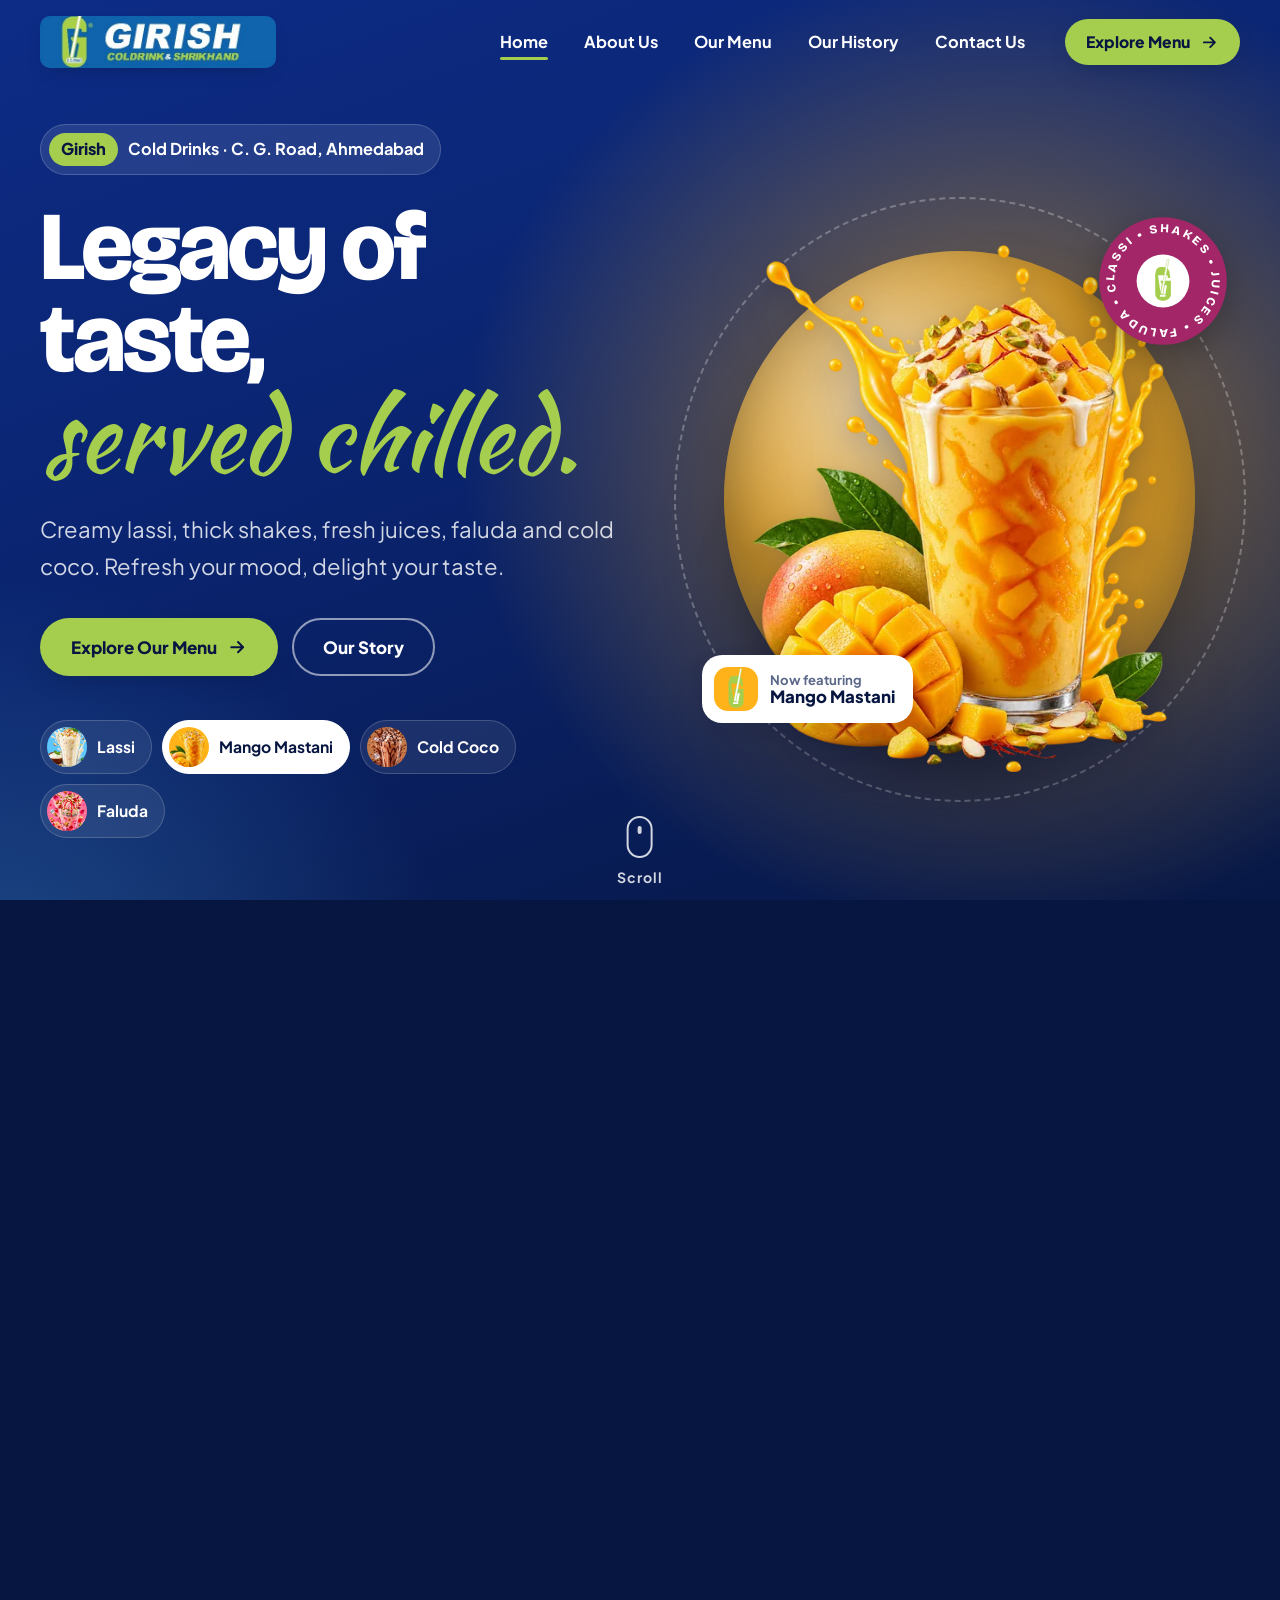
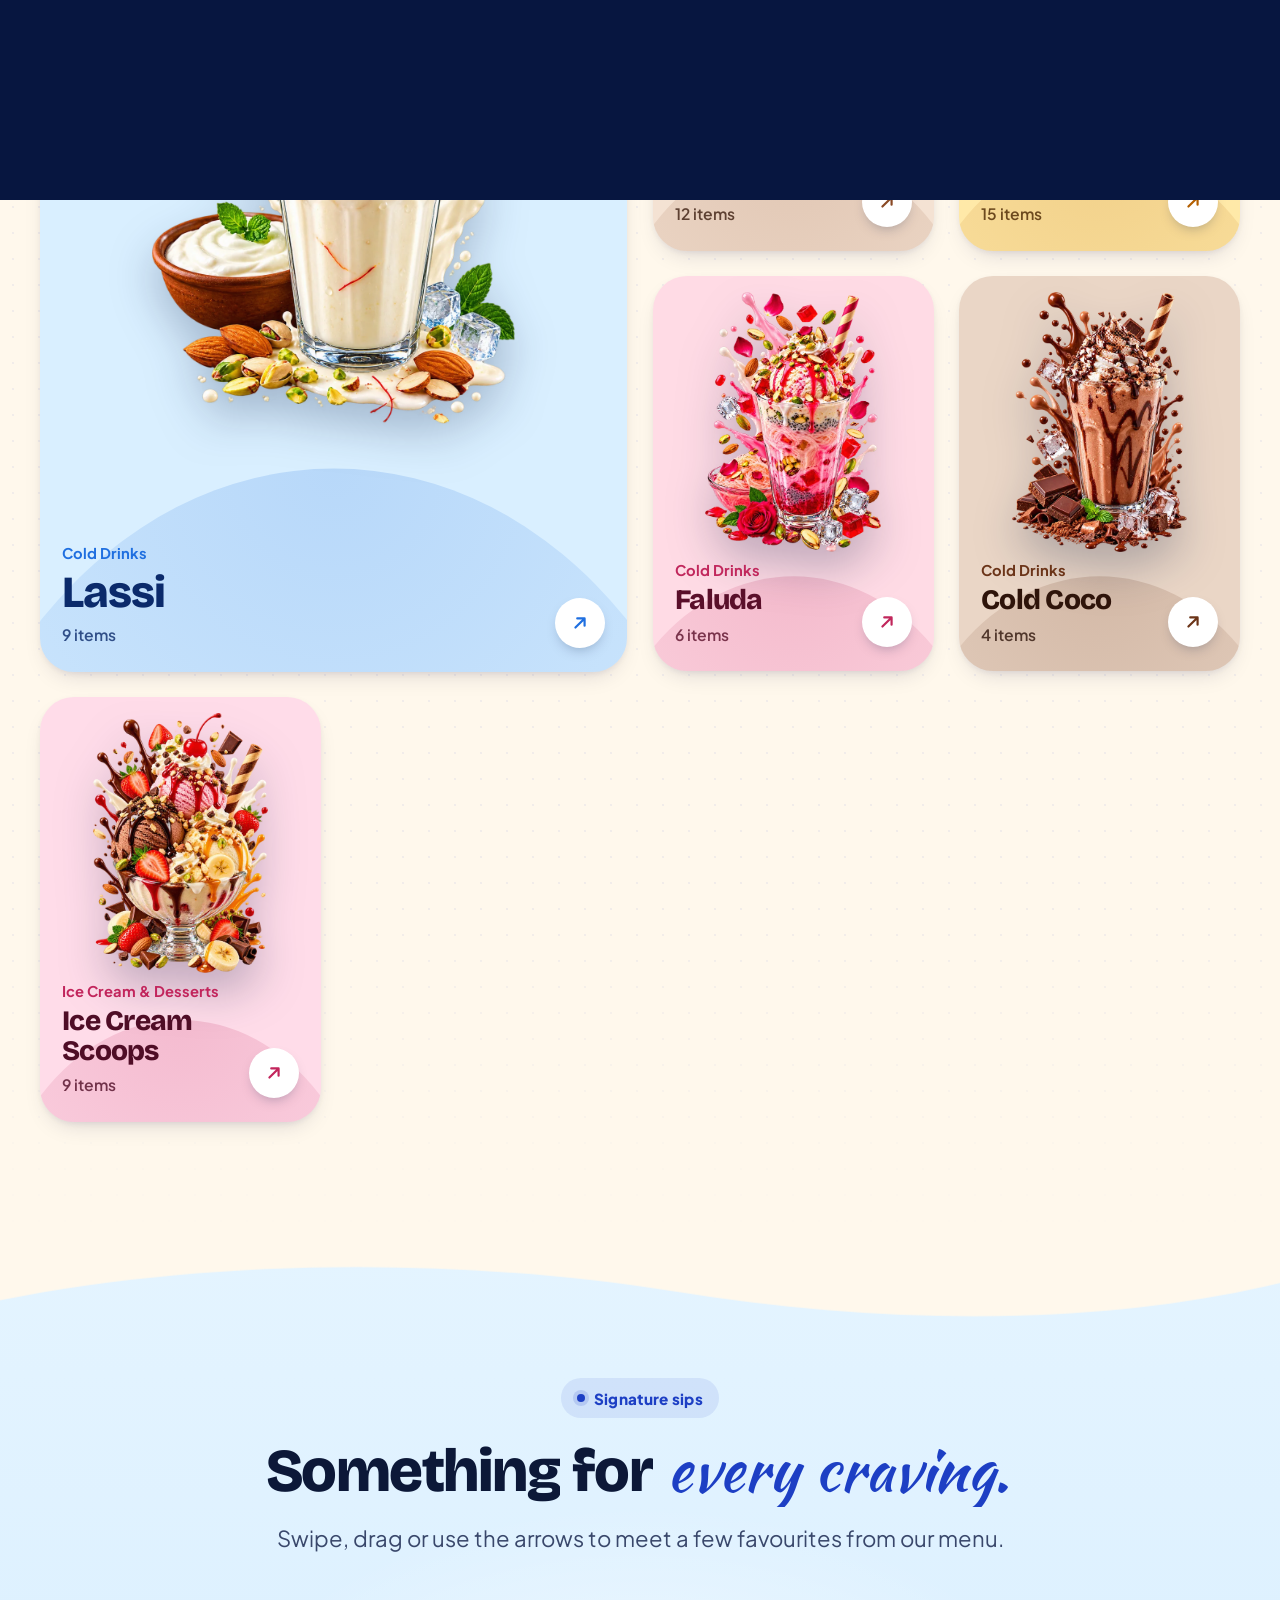
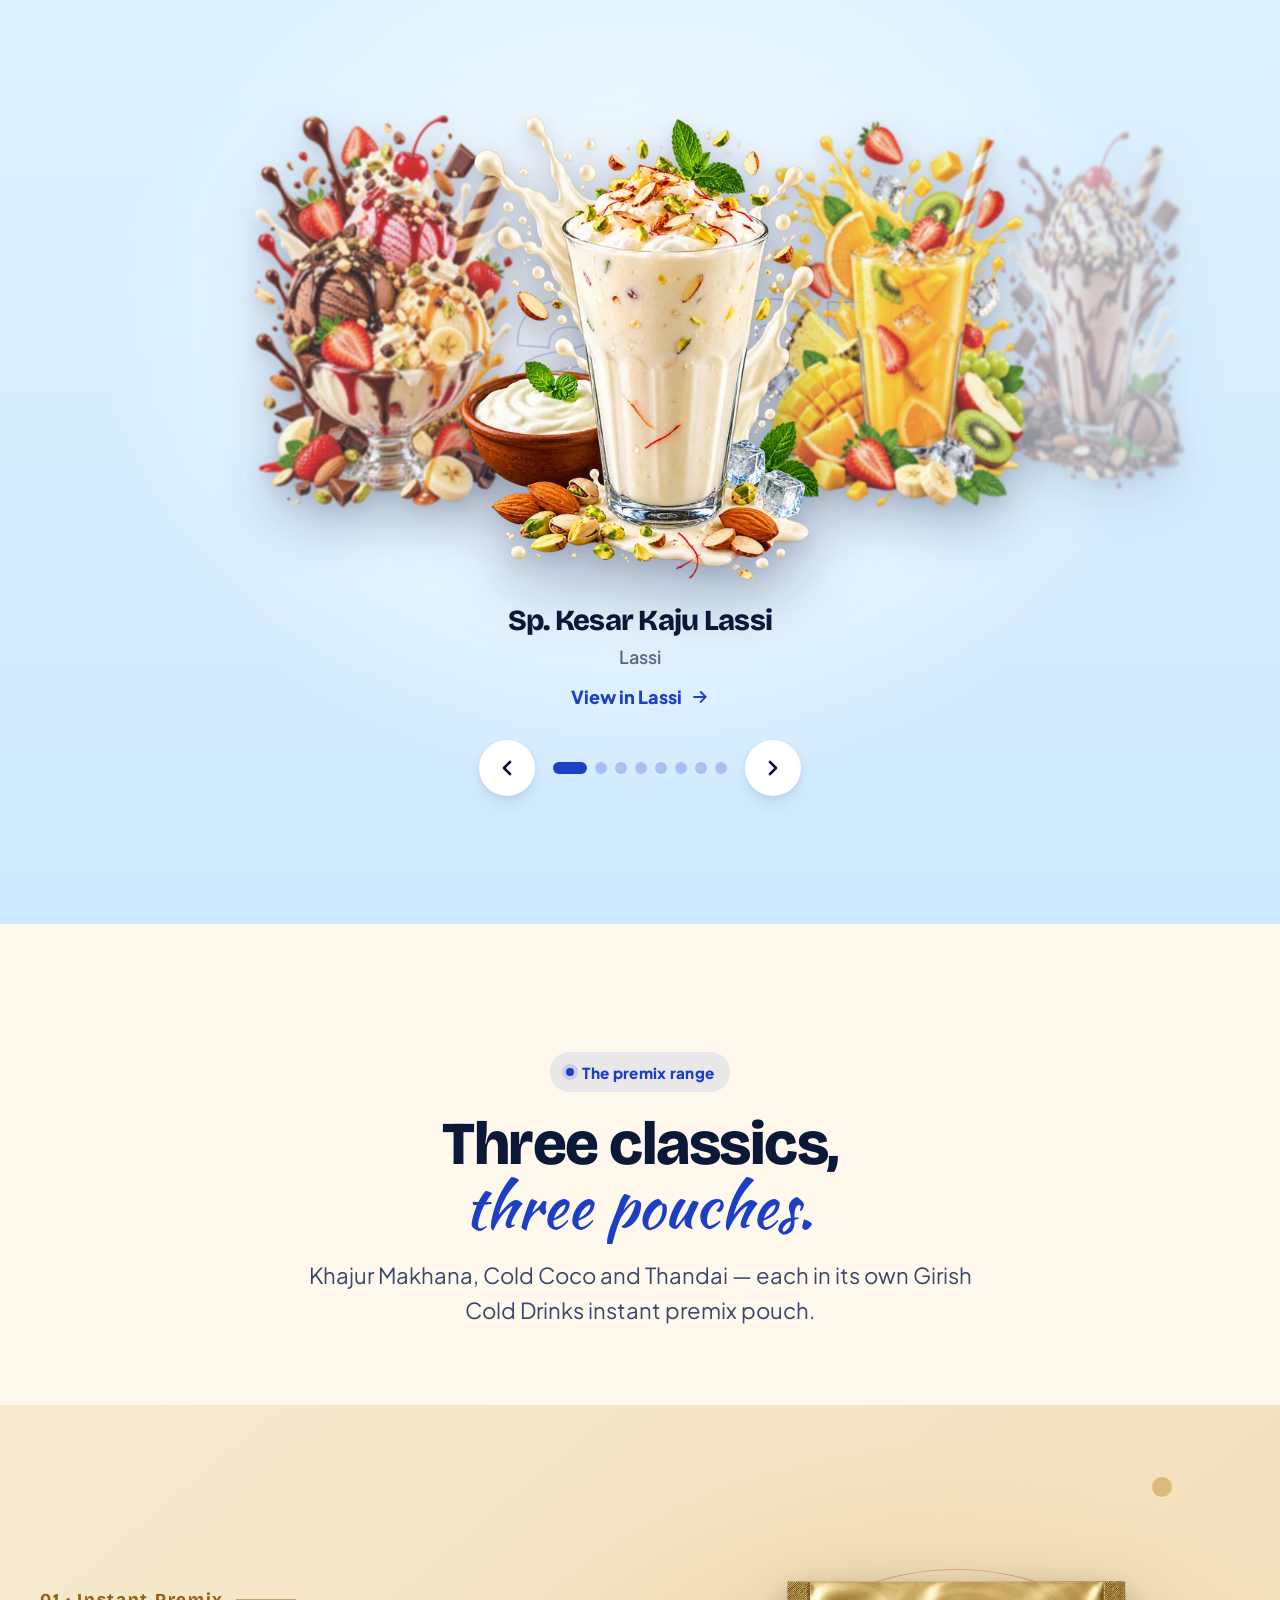
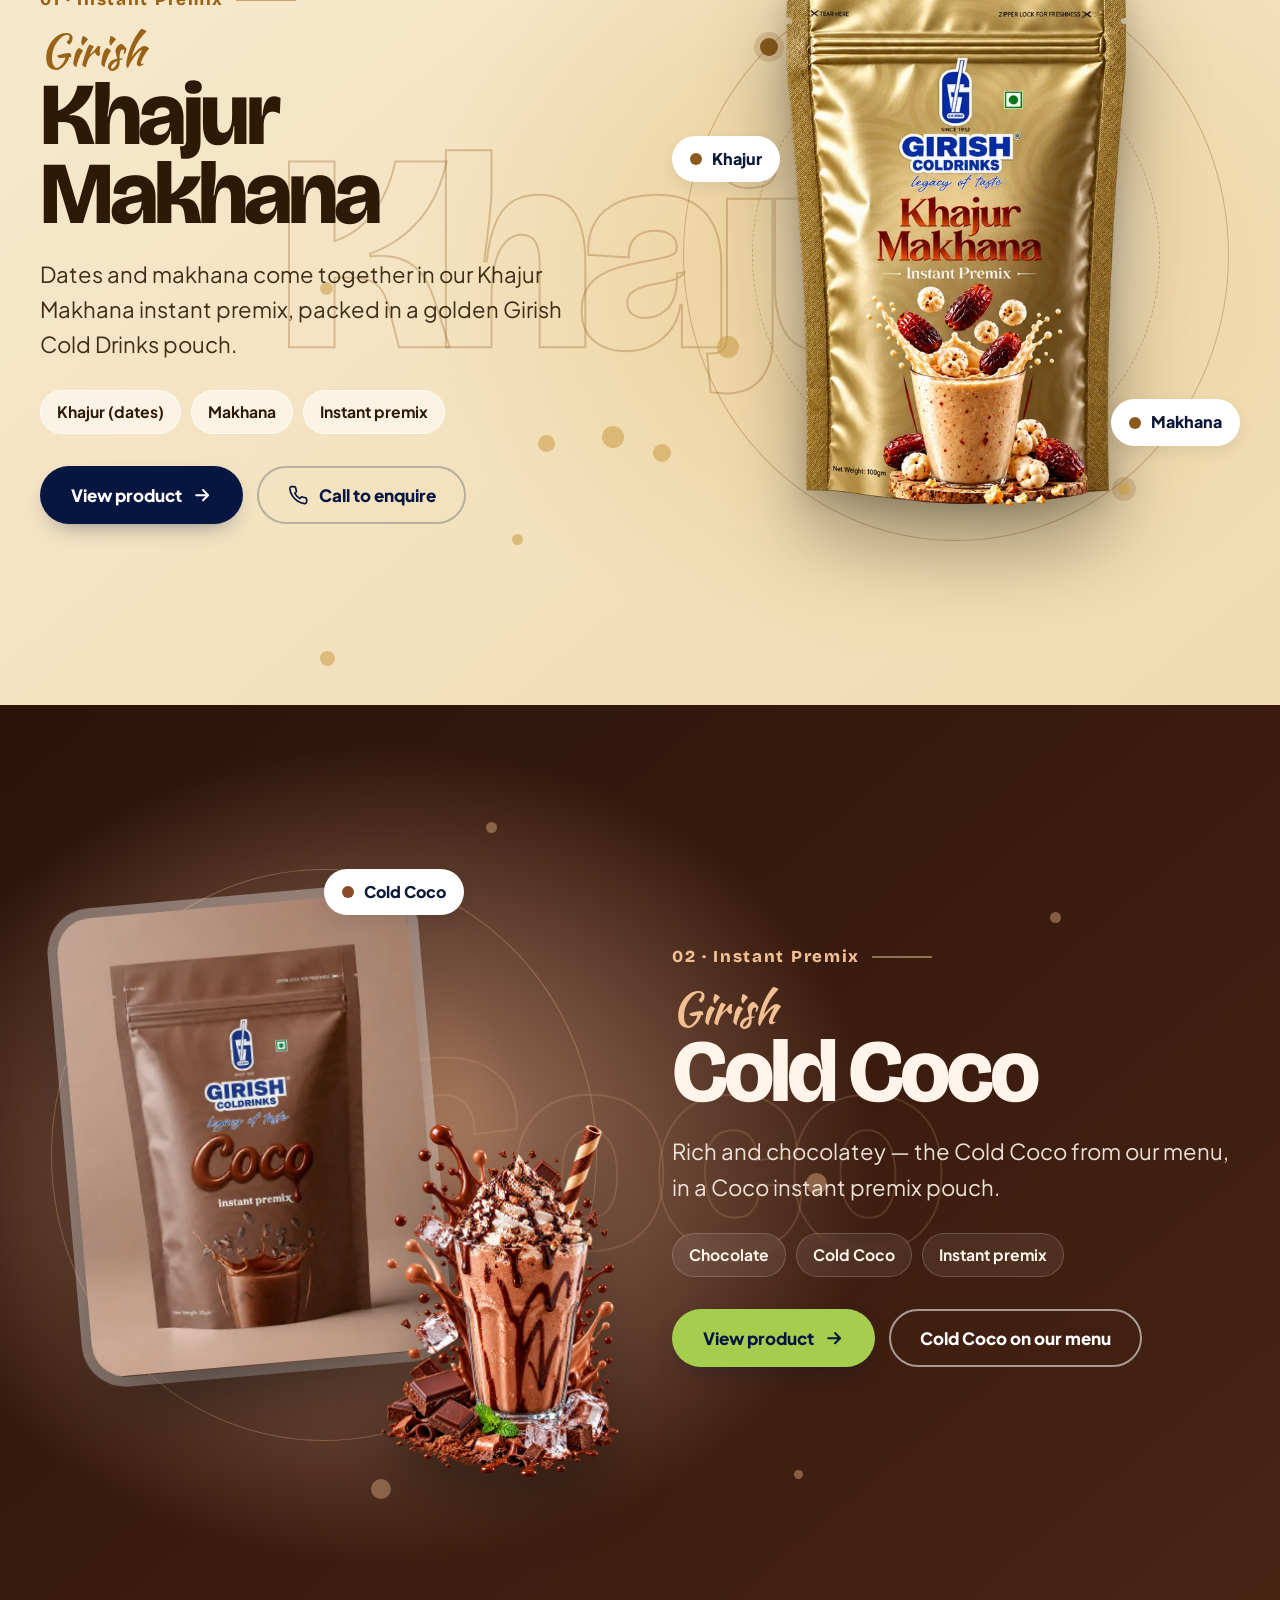
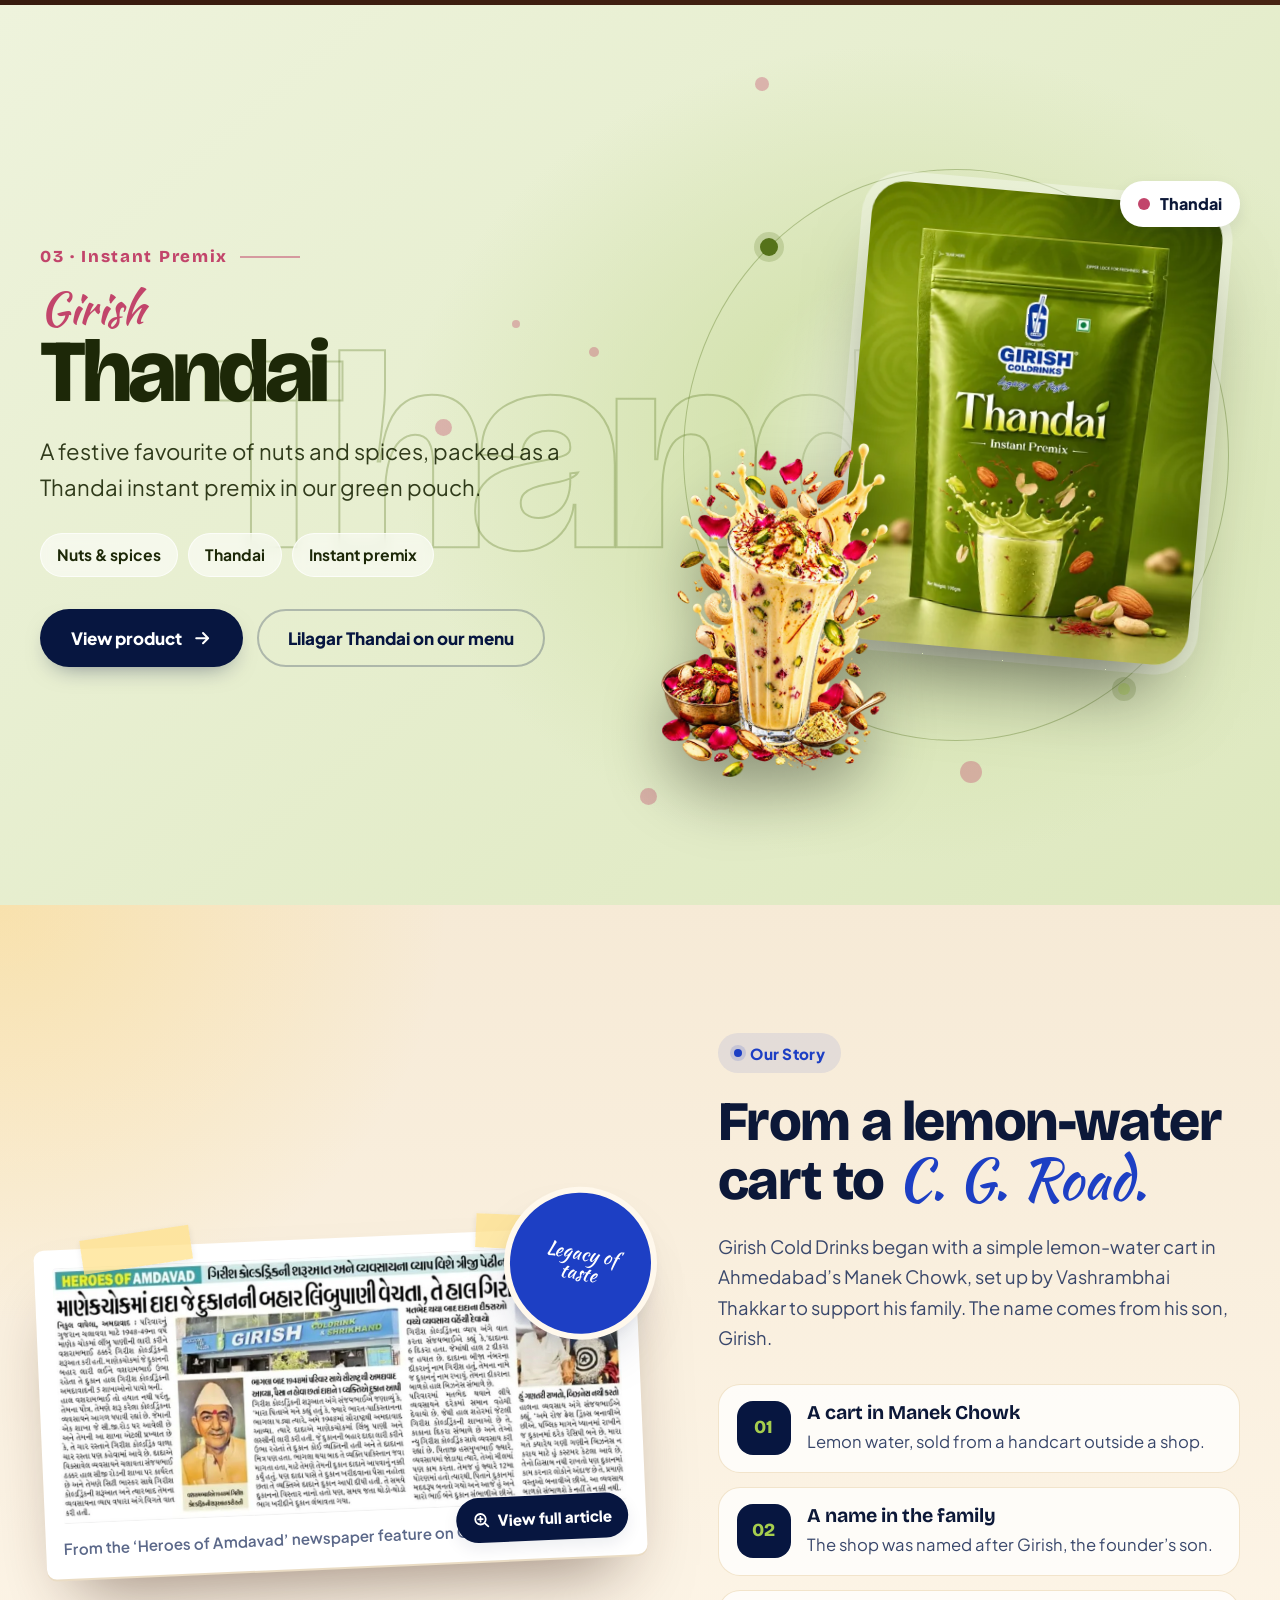
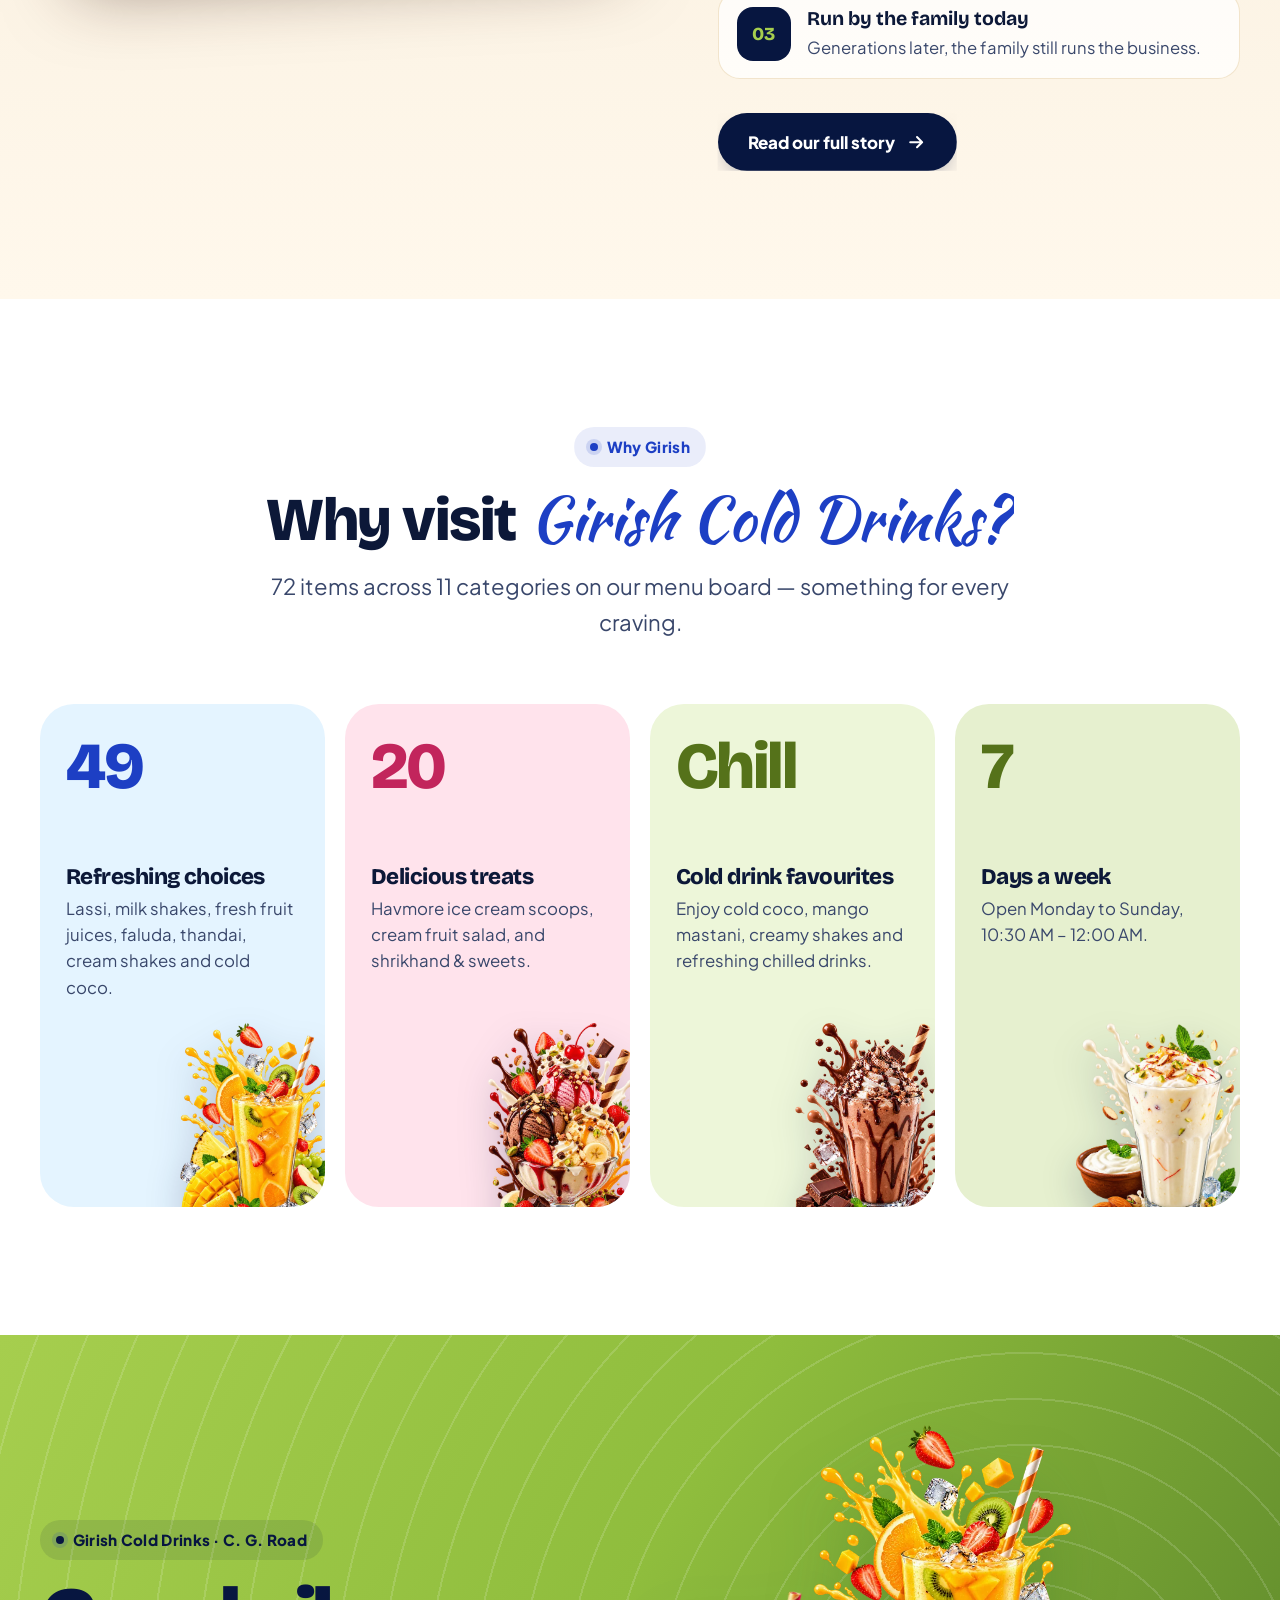
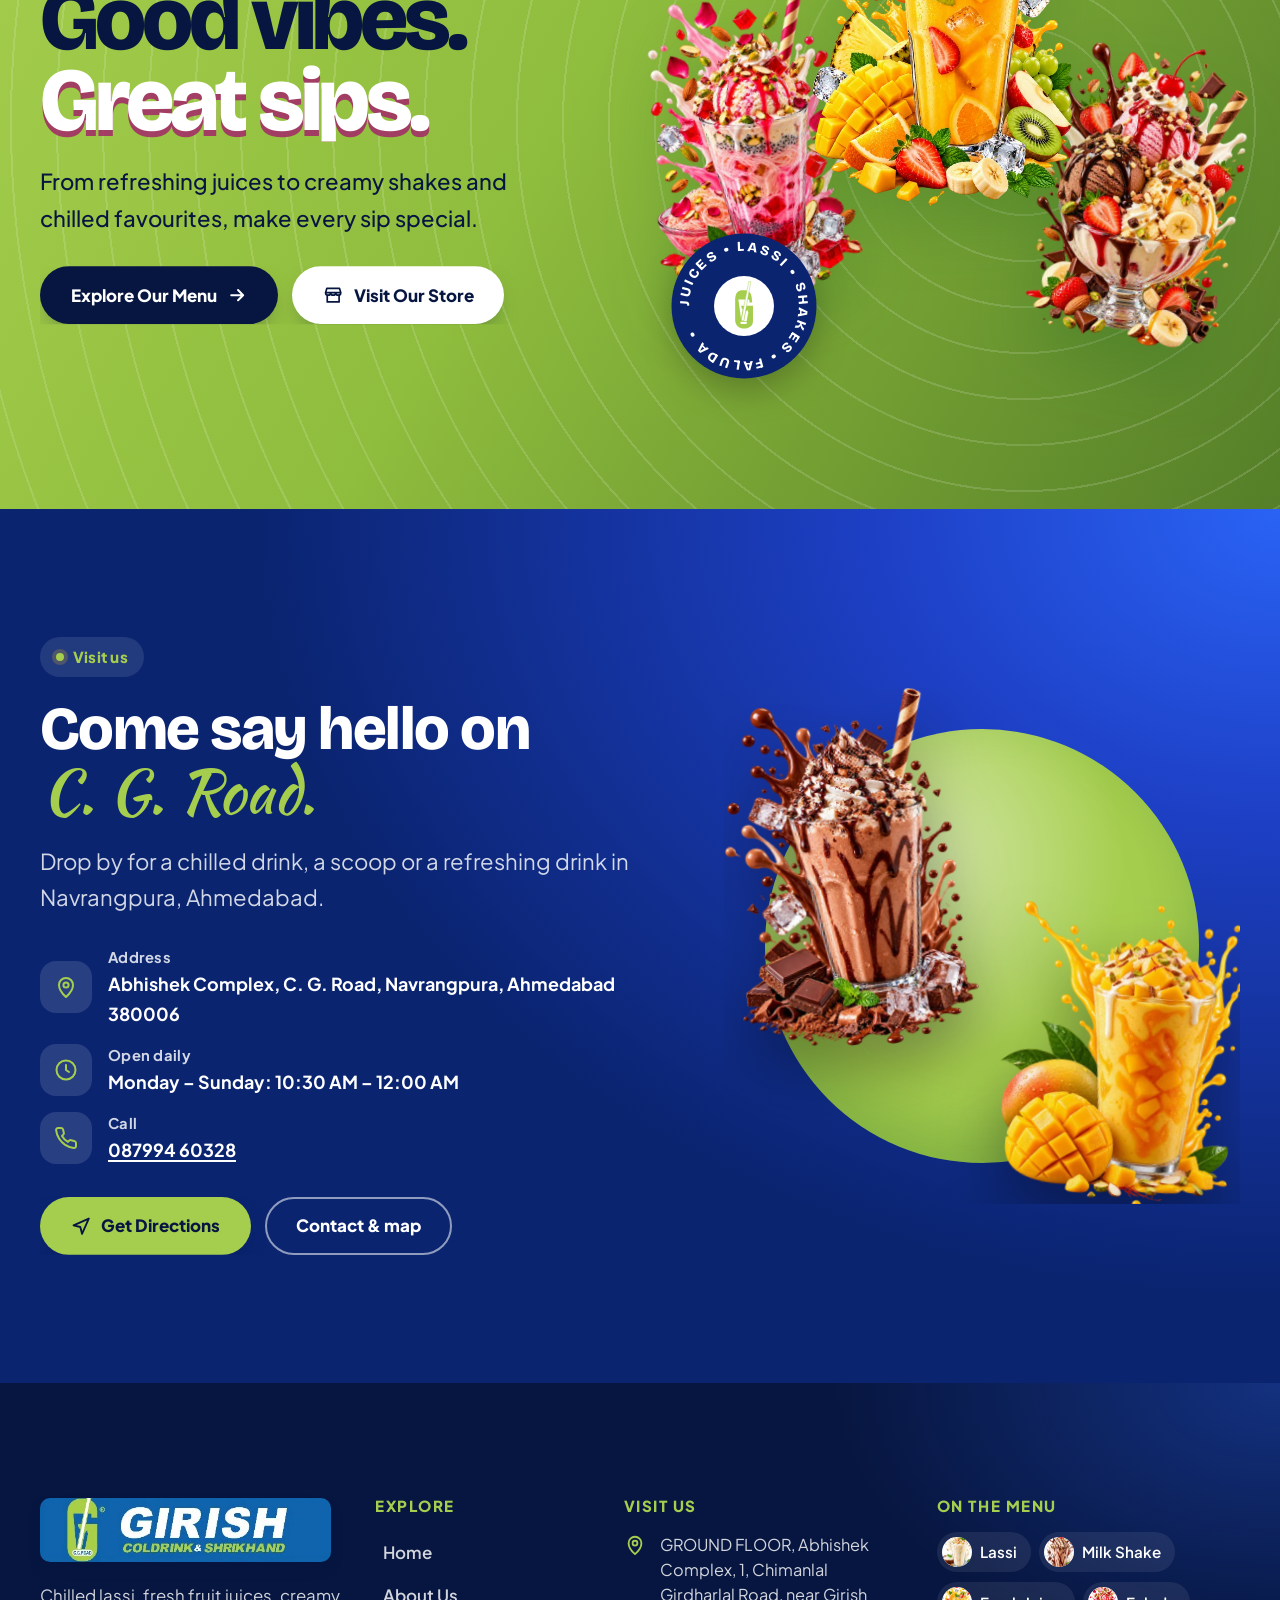
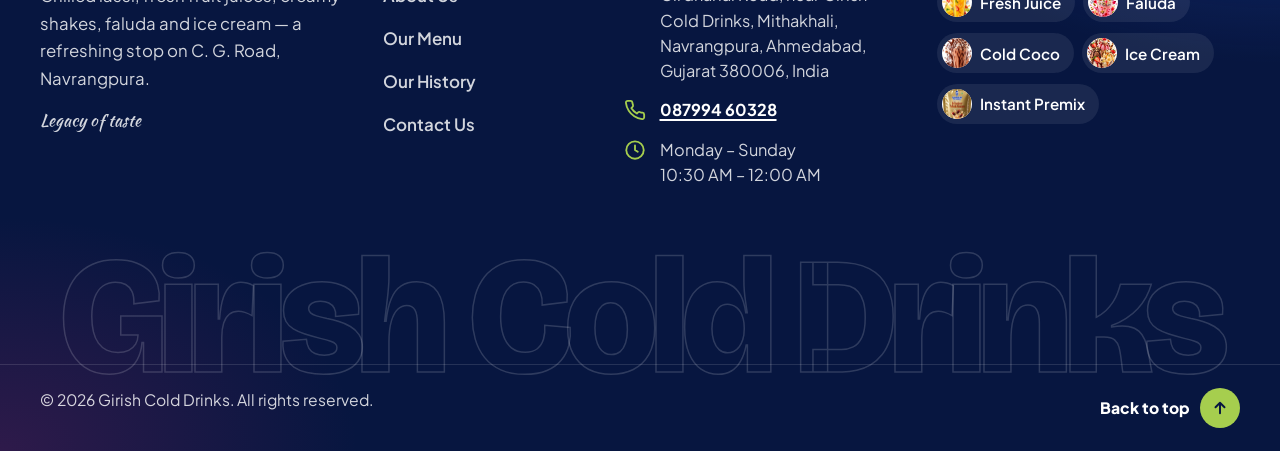
==== commit eaf5dae4: "Add files via upload" ====
--- a/index.html
+++ b/index.html
@@ -1,17 +1,18 @@
-<!doctype html>
+<!DOCTYPE html>
+
 <html lang="en">
 <head>
 <!-- @include head -->
-<meta charset="utf-8">
-<meta name="viewport" content="width=device-width, initial-scale=1, viewport-fit=cover">
-<meta name="theme-color" content="#0a2470">
-<link rel="icon" href="assets/logo.svg" type="image/svg+xml">
-<link rel="icon" href="assets/favicon-32.png" type="image/png" sizes="32x32">
-<link rel="apple-touch-icon" href="assets/apple-touch-icon.png">
-<link rel="preconnect" href="https://fonts.googleapis.com">
-<link rel="preconnect" href="https://fonts.gstatic.com" crossorigin>
-<link href="https://fonts.googleapis.com/css2?family=Bricolage+Grotesque:opsz,wght@12..96,600;12..96,700;12..96,800&family=Kaushan+Script&family=Plus+Jakarta+Sans:wght@400;500;600;700;800&display=swap" rel="stylesheet">
-<link rel="stylesheet" href="assets/css/main.css">
+<meta charset="utf-8"/>
+<meta content="width=device-width, initial-scale=1, viewport-fit=cover" name="viewport"/>
+<meta content="#0a2470" name="theme-color"/>
+<link href="assets/logo.svg" rel="icon" type="image/svg+xml"/>
+<link href="assets/favicon-32.png" rel="icon" sizes="32x32" type="image/png"/>
+<link href="assets/apple-touch-icon.png" rel="apple-touch-icon"/>
+<link href="https://fonts.googleapis.com" rel="preconnect"/>
+<link crossorigin="" href="https://fonts.gstatic.com" rel="preconnect"/>
+<link href="https://fonts.googleapis.com/css2?family=Bricolage+Grotesque:opsz,wght@12..96,600;12..96,700;12..96,800&amp;family=Kaushan+Script&amp;family=Plus+Jakarta+Sans:wght@400;500;600;700;800&amp;display=swap" rel="stylesheet"/>
+<link href="assets/css/main.css" rel="stylesheet"/>
 <script>
   /* Mark JS early so reveal styles apply without a flash; play the entry curtain only on internal navigation. */
   (function (d) {
@@ -20,496 +21,465 @@
   })(document);
 </script>
 <!-- @end head -->
-<title>Girish Cold Drinks | Lassi, Shakes, Juices, Ice Cream &amp; Snacks — C. G. Road, Ahmedabad</title>
-<meta name="description" content="Girish Cold Drinks, C. G. Road, Navrangpura, Ahmedabad — lassi, milk shakes, fresh fruit juices, faluda, cold coco, ice cream, shrikhand, pizza, sandwiches and bhel.">
-<meta property="og:type" content="website">
-<meta property="og:site_name" content="Girish Cold Drinks">
-<meta property="og:title" content="Girish Cold Drinks | Lassi, Shakes, Juices, Ice Cream &amp; Snacks — C. G. Road, Ahmedabad">
-<meta property="og:description" content="Girish Cold Drinks, C. G. Road, Navrangpura, Ahmedabad — lassi, milk shakes, fresh fruit juices, faluda, cold coco, ice cream, shrikhand, pizza, sandwiches and bhel.">
-<meta property="og:image" content="assets/images/products/lassi-900.webp">
-<meta name="twitter:card" content="summary_large_image">
+<title>Girish Cold Drinks | Lassi, Shakes, Juices, Ice Cream &amp; treats — C. G. Road, Ahmedabad</title>
+<meta content="Girish Cold Drinks, C. G. Road, Navrangpura, Ahmedabad — lassi, milk shakes, fresh fruit juices, faluda, cold coco, ice cream, shrikhand,." name="description"/>
+<meta content="website" property="og:type"/>
+<meta content="Girish Cold Drinks" property="og:site_name"/>
+<meta content="Girish Cold Drinks | Lassi, Shakes, Juices, Ice Cream &amp; C. G. Road, Ahmedabad" property="og:title"/>
+<meta content="Girish Cold Drinks, C. G. Road, Navrangpura, Ahmedabad — lassi, milk shakes, fresh fruit juices, faluda, cold coco, ice cream, shrikhand,." property="og:description"/>
+<meta content="assets/images/products/lassi-900.webp" property="og:image"/>
+<meta content="summary_large_image" name="twitter:card"/>
 <script type="application/ld+json">
-{"@context":"https://schema.org","@type":"FoodEstablishment","name":"Girish Cold Drinks","description":"Cold drinks, lassi, milk shakes, fresh fruit juices, faluda, ice cream, shrikhand, pizza, sandwiches and bhel in Navrangpura, Ahmedabad.","servesCuisine":["Beverages","Ice cream","Desserts","Snacks"],"logo":"assets/logo.svg","telephone":"+91 87994 60328","openingHours":"Mo-Su 10:30-24:00","address":{"@type":"PostalAddress","streetAddress":"GROUND FLOOR, Abhishek Complex, 1, Chimanlal Girdharlal Road, near Girish Cold Drinks, Mithakhali, Navrangpura","addressLocality":"Ahmedabad","addressRegion":"Gujarat","postalCode":"380006","addressCountry":"IN"},"hasMap":"https://www.google.com/maps/search/?api=1&query=Girish%20Cold%20Drinks&query_place_id=ChIJFfKY3_OEXjkRkdO7Lnjbg3Y","hasMenu":"menu.html"}
+{"@context":"https://schema.org","@type":"FoodEstablishment","name":"Girish Cold Drinks","description":"Cold drinks, lassi, milk shakes, fresh fruit juices, faluda, ice cream, shrikhand in Navrangpura, Ahmedabad.","servesCuisine":["Beverages","Ice cream","Desserts"],"logo":"assets/logo.svg","telephone":"+91 87994 60328","openingHours":"Mo-Su 10:30-24:00","address":{"@type":"PostalAddress","streetAddress":"GROUND FLOOR, Abhishek Complex, 1, Chimanlal Girdharlal Road, near Girish Cold Drinks, Mithakhali, Navrangpura","addressLocality":"Ahmedabad","addressRegion":"Gujarat","postalCode":"380006","addressCountry":"IN"},"hasMap":"https://www.google.com/maps/search/?api=1&query=Girish%20Cold%20Drinks&query_place_id=ChIJFfKY3_OEXjkRkdO7Lnjbg3Y","hasMenu":"menu.html"}
 </script>
-<link rel="preload" as="image" href="assets/images/products/lassi-900.webp" imagesrcset="assets/images/products/lassi-480.webp 480w, assets/images/products/lassi-900.webp 900w" imagesizes="(max-width: 1023px) 70vw, 470px">
+<link as="image" href="assets/images/products/lassi-900.webp" imagesizes="(max-width: 1023px) 70vw, 470px" imagesrcset="assets/images/products/lassi-480.webp 480w, assets/images/products/lassi-900.webp 900w" rel="preload"/>
 </head>
 <body data-page="index">
 <!-- @include header -->
 <a class="skip-link" href="#main">Skip to content</a>
-<div class="progress" aria-hidden="true"></div>
-<div class="curtain" aria-hidden="true"><img src="assets/logo.svg" alt="" width="34" height="90"></div>
+<div aria-hidden="true" class="progress"></div>
+<div aria-hidden="true" class="curtain"><img alt="" height="90" src="assets/logo.svg" width="34"/></div>
 <header class="header" id="top">
-  <div class="wrap header__inner">
-    <a class="brand" href="index.html" aria-label="Girish Cold Drinks — home">
-      <span class="brand__badge"><img src="assets/logo.svg" alt="" width="17" height="45"></span>
-      <span class="brand__name">Girish<small>Cold Drinks</small></span>
-    </a>
-    <nav class="nav" aria-label="Primary">
-      <ul class="nav__list">
-        <li><a class="nav__link" href="index.html" aria-current="page">Home</a></li>
-        <li><a class="nav__link" href="about.html">About Us</a></li>
-        <li><a class="nav__link" href="menu.html">Our Menu</a></li>
-        <li><a class="nav__link" href="history.html">Our History</a></li>
-        <li><a class="nav__link" href="contact.html">Contact Us</a></li>
-      </ul>
-    </nav>
-    <a class="btn btn--sm header__cta" href="menu.html">Explore Menu <svg class="arrow" viewBox="0 0 24 24" fill="none" stroke="currentColor" stroke-width="2.4" stroke-linecap="round" stroke-linejoin="round" aria-hidden="true"><path d="M5 12h14M13 6l6 6-6 6"/></svg></a>
-    <button class="burger" type="button" aria-label="Open menu" aria-expanded="false" aria-controls="drawer"><span></span><span></span><span></span></button>
-  </div>
+<div class="wrap header__inner">
+<a aria-label="Girish Cold Drinks — home" class="brand" href="index.html">
+<span class="brand__logo"><picture><source srcset="assets/logo-banner.webp" type="image/webp"/><img alt="Girish Coldrink &amp; Shrikhand" height="111" src="assets/logo-banner.png" width="504"/></picture></span>
+</a>
+<nav aria-label="Primary" class="nav">
+<ul class="nav__list">
+<li><a class="nav__link" href="index.html"  aria-current="page"="">Home</a></li>
+<li><a class="nav__link" href="about.html" ="">About Us</a></li>
+<li><a class="nav__link" href="menu.html" ="">Our Menu</a></li>
+<li><a class="nav__link" href="history.html" ="">Our History</a></li>
+<li><a class="nav__link" href="contact.html" ="">Contact Us</a></li>
+</ul>
+</nav>
+<a class="btn btn--sm header__cta" href="menu.html">Explore Menu <svg aria-hidden="true" class="arrow" fill="none" stroke="currentColor" stroke-linecap="round" stroke-linejoin="round" stroke-width="2.4" viewbox="0 0 24 24"><path d="M5 12h14M13 6l6 6-6 6"></path></svg></a>
+<button aria-controls="drawer" aria-expanded="false" aria-label="Open menu" class="burger" type="button"><span></span><span></span><span></span></button>
+</div>
 </header>
-<div class="drawer" id="drawer" role="dialog" aria-modal="true" aria-label="Site navigation">
-  <a href="index.html" aria-current="page">Home</a>
-  <a href="about.html">About Us</a>
-  <a href="menu.html">Our Menu</a>
-  <a href="history.html">Our History</a>
-  <a href="contact.html">Contact Us</a>
-  <a class="btn" href="menu.html">Explore Our Menu <svg class="arrow" viewBox="0 0 24 24" fill="none" stroke="currentColor" stroke-width="2.4" stroke-linecap="round" stroke-linejoin="round" aria-hidden="true"><path d="M5 12h14M13 6l6 6-6 6"/></svg></a>
-  <p class="drawer__foot">C. G. Road, Navrangpura, Ahmedabad<br>Open daily 10:30 AM – 12:00 AM · <a href="tel:+918799460328">087994 60328</a></p>
+<div aria-label="Site navigation" aria-modal="true" class="drawer" id="drawer" role="dialog">
+<a href="index.html"  aria-current="page"="">Home</a>
+<a href="about.html" ="">About Us</a>
+<a href="menu.html" ="">Our Menu</a>
+<a href="history.html" ="">Our History</a>
+<a href="contact.html" ="">Contact Us</a>
+<a class="btn" href="menu.html">Explore Our Menu <svg aria-hidden="true" class="arrow" fill="none" stroke="currentColor" stroke-linecap="round" stroke-linejoin="round" stroke-width="2.4" viewbox="0 0 24 24"><path d="M5 12h14M13 6l6 6-6 6"></path></svg></a>
+<p class="drawer__foot">C. G. Road, Navrangpura, Ahmedabad<br/>Open daily 10:30 AM – 12:00 AM · <a href="tel:+918799460328">087994 60328</a></p>
 </div>
 <!-- @end header -->
 <main id="main">
-
-<section class="hero" id="hero" aria-labelledby="hero-title">
-  <div class="bubbles" aria-hidden="true"><span style="--x:33.1%;--s:10px;--t:16.7s;--d:-1.0s"></span><span style="--x:80.8%;--s:9px;--t:16.4s;--d:-1.2s"></span><span style="--x:50.7%;--s:8px;--t:13.0s;--d:-8.4s"></span><span style="--x:25.1%;--s:16px;--t:17.1s;--d:-16.5s"></span><span style="--x:13.9%;--s:11px;--t:19.6s;--d:-11.7s"></span><span style="--x:7.9%;--s:17px;--t:16.8s;--d:-19.5s"></span><span style="--x:6.5%;--s:21px;--t:13.6s;--d:-8.4s"></span><span style="--x:53.9%;--s:17px;--t:15.7s;--d:-16.3s"></span><span style="--x:19.3%;--s:17px;--t:18.9s;--d:-3.8s"></span><span style="--x:11.4%;--s:19px;--t:12.8s;--d:-1.2s"></span><span style="--x:21.8%;--s:18px;--t:18.4s;--d:-15.5s"></span><span style="--x:46.7%;--s:22px;--t:17.4s;--d:-6.0s"></span><span style="--x:78.3%;--s:19px;--t:21.4s;--d:-1.6s"></span><span style="--x:30.8%;--s:15px;--t:22.5s;--d:-14.6s"></span><span style="--x:29.6%;--s:9px;--t:13.4s;--d:-8.4s"></span><span style="--x:74.7%;--s:10px;--t:23.2s;--d:-8.4s"></span></div>
-  <div class="wrap hero__grid">
-    <div class="hero__copy">
-      <p class="hero__eyebrow" data-reveal="up"><b>Girish</b> Cold Drinks · C. G. Road, Ahmedabad</p>
-      <h1 class="hero__title" id="hero-title" data-split>Legacy of taste, <em>served chilled.</em></h1>
-      <p class="hero__lead" data-reveal="up" style="--rd:.35s">Creamy lassi, thick shakes, fresh juices, faluda and cold coco — plus pizza, sandwiches and bhel. Refresh your mood, delight your taste.</p>
-      <div class="btn-row" data-reveal="up" style="--rd:.5s">
-        <a class="btn" href="#categories">Explore Our Menu <svg class="arrow" viewBox="0 0 24 24" fill="none" stroke="currentColor" stroke-width="2.4" stroke-linecap="round" stroke-linejoin="round" aria-hidden="true"><path d="M5 12h14M13 6l6 6-6 6"/></svg></a>
-        <a class="btn btn--ghost" href="#story">Our Story</a>
-      </div>
-      <div class="hero__flavours" role="group" aria-label="Choose a drink to feature" data-reveal="up" style="--rd:.65s">
-        <button class="flav-btn" type="button" aria-pressed="true" data-color="#5cc6ff" data-name="Lassi" style="--c:#5cc6ff"><img src="assets/images/products/lassi-480.webp" alt="" width="40" height="40" decoding="async"><span>Lassi</span></button>
-        <button class="flav-btn" type="button" aria-pressed="false" data-color="#ffb21a" data-name="Mango Mastani" style="--c:#ffb21a"><img src="assets/images/products/mango-mastani1-480.webp" alt="" width="40" height="40" decoding="async"><span>Mango Mastani</span></button>
-        <button class="flav-btn" type="button" aria-pressed="false" data-color="#c07a4a" data-name="Cold Coco" style="--c:#c07a4a"><img src="assets/images/products/cold-coco-480.webp" alt="" width="40" height="40" decoding="async"><span>Cold Coco</span></button>
-        <button class="flav-btn" type="button" aria-pressed="false" data-color="#ff6f9a" data-name="Faluda" style="--c:#ff6f9a"><img src="assets/images/products/faluda-480.webp" alt="" width="40" height="40" decoding="async"><span>Faluda</span></button>
-      </div>
-    </div>
-    <div class="stage" data-depth-root data-reveal="zoom" style="--rd:.2s">
-      <div class="stage__layer" data-depth="-14" aria-hidden="true"><div class="stage__ring"></div><div class="stage__disc"></div></div>
-      <div class="stage__layer" data-depth="-26" aria-hidden="true">
-        <div class="stage__sat stage__sat--a"><img src="assets/images/products/mango-mastani1-480.webp" alt="" width="480" height="610" decoding="async"></div>
-      </div>
-      <div class="stage__layer" data-depth="18">
-          <div class="stage__item is-active"><img src="assets/images/products/lassi-900.webp" srcset="assets/images/products/lassi-480.webp 480w, assets/images/products/lassi-900.webp 900w" sizes="(max-width: 1023px) 70vw, 470px" width="900" height="1166" alt="Glass of creamy lassi topped with dry fruits and saffron, with a splash of milk" fetchpriority="high" decoding="async"></div>
-          <div class="stage__item"><img src="assets/images/products/mango-mastani1-900.webp" srcset="assets/images/products/mango-mastani1-480.webp 480w, assets/images/products/mango-mastani1-900.webp 900w" sizes="(max-width: 1023px) 70vw, 470px" width="900" height="1144" alt="Mango Mastani — mango drink topped with mango pieces, cream and nuts" loading="lazy" decoding="async"></div>
-          <div class="stage__item"><img src="assets/images/products/cold-coco-900.webp" srcset="assets/images/products/cold-coco-480.webp 480w, assets/images/products/cold-coco-900.webp 900w" sizes="(max-width: 1023px) 70vw, 470px" width="900" height="1331" alt="Glass of cold coco with chocolate drizzle, cream and ice" loading="lazy" decoding="async"></div>
-          <div class="stage__item"><img src="assets/images/products/faluda-900.webp" srcset="assets/images/products/faluda-480.webp 480w, assets/images/products/faluda-900.webp 900w" sizes="(max-width: 1023px) 70vw, 470px" width="900" height="1329" alt="Rose faluda layered with ice cream, nuts and rose syrup" loading="lazy" decoding="async"></div>
-      </div>
-      <div class="stage__layer" data-depth="34" aria-hidden="true">
-        <div class="stage__sat stage__sat--b"><img src="assets/images/products/cold-coco-480.webp" alt="" width="480" height="710" decoding="async"></div>
-        <svg class="stage__badge" viewBox="0 0 120 120" aria-hidden="true"><defs><path id="hero-badge" d="M60 60 m-44 0 a44 44 0 1 1 88 0 a44 44 0 1 1 -88 0"/></defs><circle cx="60" cy="60" r="58" fill="#A32669"/><text font-family="Bricolage Grotesque, Arial, sans-serif" font-weight="800" font-size="11" letter-spacing="2" fill="#fff"><textPath href="#hero-badge">LASSI • SHAKES • JUICES • FALUDA • COCO •</textPath></text><circle cx="60" cy="60" r="24" fill="#fff"/><image href="assets/logo.svg" x="52" y="40" width="16" height="40"/></svg>
-      </div>
-      <p class="stage__tag"><i><img src="assets/logo.svg" alt="" width="16" height="42"></i><span><small>Now featuring</small><span data-flav-name>Lassi</span></span></p>
-    </div>
-  </div>
-  <a class="scroll-cue" href="#categories"><i aria-hidden="true"></i>Scroll</a>
-  <svg class="edge edge--bottom" viewBox="0 0 1440 90" preserveAspectRatio="none" aria-hidden="true"><path fill="#fff8ec" d="M0 48 C 180 92, 420 6, 720 40 S 1260 92, 1440 34 V90 H0 Z"/></svg>
-</section>
-<div class="ribbons" aria-hidden="true">
-  <div class="ribbon ribbon--back"><div class="ribbon__track"><ul><li>Refresh your mood</li><li>Delight your taste</li><li>Legacy of taste</li><li>Refresh your mood</li><li>Delight your taste</li><li>Legacy of taste</li><li>Refresh your mood</li><li>Delight your taste</li><li>Legacy of taste</li></ul><ul><li>Refresh your mood</li><li>Delight your taste</li><li>Legacy of taste</li><li>Refresh your mood</li><li>Delight your taste</li><li>Legacy of taste</li><li>Refresh your mood</li><li>Delight your taste</li><li>Legacy of taste</li></ul></div></div>
-  <div class="ribbon ribbon--front"><div class="ribbon__track"><ul><li>Lassi</li><li>Milk Shake</li><li>Fresh Fruit Juice</li><li>Faluda</li><li>Special Thandai</li><li>Cream Shake</li><li>Cold Coco</li><li>Fruit Salad</li><li>Shrikhand</li><li>Ice Cream</li><li>Pizza</li><li>Sandwich</li><li>Bhel</li></ul><ul><li>Lassi</li><li>Milk Shake</li><li>Fresh Fruit Juice</li><li>Faluda</li><li>Special Thandai</li><li>Cream Shake</li><li>Cold Coco</li><li>Fruit Salad</li><li>Shrikhand</li><li>Ice Cream</li><li>Pizza</li><li>Sandwich</li><li>Bhel</li></ul></div></div>
-</div>
-<section class="section cats" id="categories" aria-labelledby="cats-title">
-  <div class="wrap">
-    <div class="section-head section-head--split">
-      <div>
-        <span class="kicker" data-reveal="up">Our Menu</span>
-        <h2 class="h2" id="cats-title" data-split>Pick your <em>craving.</em></h2>
-      </div>
-      <a class="btn btn--navy" href="menu.html" data-reveal="up">See the full menu <svg class="arrow" viewBox="0 0 24 24" fill="none" stroke="currentColor" stroke-width="2.4" stroke-linecap="round" stroke-linejoin="round" aria-hidden="true"><path d="M5 12h14M13 6l6 6-6 6"/></svg></a>
-    </div>
-    <div class="cat-grid" data-stagger>
-      <a class="cat-card cat-card--feature" href="menu.html#lassi" style="--bg:#d9efff;--accent:#1f6fe0;--ink-c:#0b2a6b" data-tilt="7" data-reveal="pop">
-        <span class="cat-card__img"><img src="assets/images/products/lassi-900.webp" srcset="assets/images/products/lassi-480.webp 480w, assets/images/products/lassi-900.webp 900w" sizes="(max-width: 760px) 45vw, (max-width: 1180px) 30vw, 520px" width="900" height="1166" alt="" loading="lazy" decoding="async"></span>
-        <span class="cat-card__body">
-          <span><span class="cat-card__group">Cold Drinks</span><h3>Lassi</h3><span class="cat-card__count">9 items</span></span>
-          <span class="cat-card__go" aria-hidden="true"><svg viewBox="0 0 24 24" fill="none" stroke="currentColor" stroke-width="2.4" stroke-linecap="round" stroke-linejoin="round" aria-hidden="true"><path d="M7 17L17 7M9 7h8v8"/></svg></span>
-        </span>
-      </a>
-      <a class="cat-card" href="menu.html#milk-shake" style="--bg:#f4e2d3;--accent:#8a4a26;--ink-c:#3b1d0f" data-tilt="7" data-reveal="pop">
-        <span class="cat-card__img"><img src="assets/images/products/milk-shake-900.webp" srcset="assets/images/products/milk-shake-480.webp 480w, assets/images/products/milk-shake-900.webp 900w" sizes="(max-width: 760px) 45vw, 260px" width="900" height="1328" alt="" loading="lazy" decoding="async"></span>
-        <span class="cat-card__body">
-          <span><span class="cat-card__group">Cold Drinks</span><h3>Milk Shake</h3><span class="cat-card__count">12 items</span></span>
-          <span class="cat-card__go" aria-hidden="true"><svg viewBox="0 0 24 24" fill="none" stroke="currentColor" stroke-width="2.4" stroke-linecap="round" stroke-linejoin="round" aria-hidden="true"><path d="M7 17L17 7M9 7h8v8"/></svg></span>
-        </span>
-      </a>
-      <a class="cat-card" href="menu.html#fresh-fruit-juice" style="--bg:#ffe9a8;--accent:#b35f00;--ink-c:#4a2600" data-tilt="7" data-reveal="pop">
-        <span class="cat-card__img"><img src="assets/images/products/fruit-juice-900.webp" srcset="assets/images/products/fruit-juice-480.webp 480w, assets/images/products/fruit-juice-900.webp 900w" sizes="(max-width: 760px) 45vw, 260px" width="900" height="1310" alt="" loading="lazy" decoding="async"></span>
-        <span class="cat-card__body">
-          <span><span class="cat-card__group">Cold Drinks</span><h3>Fresh Fruit Juice</h3><span class="cat-card__count">15 items</span></span>
-          <span class="cat-card__go" aria-hidden="true"><svg viewBox="0 0 24 24" fill="none" stroke="currentColor" stroke-width="2.4" stroke-linecap="round" stroke-linejoin="round" aria-hidden="true"><path d="M7 17L17 7M9 7h8v8"/></svg></span>
-        </span>
-      </a>
-      <a class="cat-card" href="menu.html#faluda" style="--bg:#ffdbe5;--accent:#c1275c;--ink-c:#5a0f2a" data-tilt="7" data-reveal="pop">
-        <span class="cat-card__img"><img src="assets/images/products/faluda-900.webp" srcset="assets/images/products/faluda-480.webp 480w, assets/images/products/faluda-900.webp 900w" sizes="(max-width: 760px) 45vw, 260px" width="900" height="1329" alt="" loading="lazy" decoding="async"></span>
-        <span class="cat-card__body">
-          <span><span class="cat-card__group">Cold Drinks</span><h3>Faluda</h3><span class="cat-card__count">6 items</span></span>
-          <span class="cat-card__go" aria-hidden="true"><svg viewBox="0 0 24 24" fill="none" stroke="currentColor" stroke-width="2.4" stroke-linecap="round" stroke-linejoin="round" aria-hidden="true"><path d="M7 17L17 7M9 7h8v8"/></svg></span>
-        </span>
-      </a>
-      <a class="cat-card" href="menu.html#cold-coco" style="--bg:#ead6c6;--accent:#6b3418;--ink-c:#2e140a" data-tilt="7" data-reveal="pop">
-        <span class="cat-card__img"><img src="assets/images/products/cold-coco-900.webp" srcset="assets/images/products/cold-coco-480.webp 480w, assets/images/products/cold-coco-900.webp 900w" sizes="(max-width: 760px) 45vw, 260px" width="900" height="1331" alt="" loading="lazy" decoding="async"></span>
-        <span class="cat-card__body">
-          <span><span class="cat-card__group">Cold Drinks</span><h3>Cold Coco</h3><span class="cat-card__count">4 items</span></span>
-          <span class="cat-card__go" aria-hidden="true"><svg viewBox="0 0 24 24" fill="none" stroke="currentColor" stroke-width="2.4" stroke-linecap="round" stroke-linejoin="round" aria-hidden="true"><path d="M7 17L17 7M9 7h8v8"/></svg></span>
-        </span>
-      </a>
-      <a class="cat-card" href="menu.html#havmore-icecream" style="--bg:#ffdce9;--accent:#c2255c;--ink-c:#4f0d26" data-tilt="7" data-reveal="pop">
-        <span class="cat-card__img"><img src="assets/images/products/icecream-900.webp" srcset="assets/images/products/icecream-480.webp 480w, assets/images/products/icecream-900.webp 900w" sizes="(max-width: 760px) 45vw, 260px" width="900" height="1339" alt="" loading="lazy" decoding="async"></span>
-        <span class="cat-card__body">
-          <span><span class="cat-card__group">Ice Cream &amp; Desserts</span><h3>Ice Cream Scoops</h3><span class="cat-card__count">9 items</span></span>
-          <span class="cat-card__go" aria-hidden="true"><svg viewBox="0 0 24 24" fill="none" stroke="currentColor" stroke-width="2.4" stroke-linecap="round" stroke-linejoin="round" aria-hidden="true"><path d="M7 17L17 7M9 7h8v8"/></svg></span>
-        </span>
-      </a>
-      <a class="cat-card" href="menu.html#pizza" style="--bg:#ffdccb;--accent:#c2410c;--ink-c:#4a1500" data-tilt="7" data-reveal="pop">
-        <span class="cat-card__img"><img src="assets/images/products/pizza-900.webp" srcset="assets/images/products/pizza-480.webp 480w, assets/images/products/pizza-900.webp 900w" sizes="(max-width: 760px) 45vw, 260px" width="900" height="1293" alt="" loading="lazy" decoding="async"></span>
-        <span class="cat-card__body">
-          <span><span class="cat-card__group">Snacks</span><h3>Pizza</h3><span class="cat-card__count">6 items</span></span>
-          <span class="cat-card__go" aria-hidden="true"><svg viewBox="0 0 24 24" fill="none" stroke="currentColor" stroke-width="2.4" stroke-linecap="round" stroke-linejoin="round" aria-hidden="true"><path d="M7 17L17 7M9 7h8v8"/></svg></span>
-        </span>
-      </a>
-      <a class="cat-card" href="menu.html#sandwich" style="--bg:#f7e6c4;--accent:#8f560f;--ink-c:#3d2200" data-tilt="7" data-reveal="pop">
-        <span class="cat-card__img"><img src="assets/images/products/sandwich-900.webp" srcset="assets/images/products/sandwich-480.webp 480w, assets/images/products/sandwich-900.webp 900w" sizes="(max-width: 760px) 45vw, 260px" width="900" height="1399" alt="" loading="lazy" decoding="async"></span>
-        <span class="cat-card__body">
-          <span><span class="cat-card__group">Snacks</span><h3>Sandwich</h3><span class="cat-card__count">11 items</span></span>
-          <span class="cat-card__go" aria-hidden="true"><svg viewBox="0 0 24 24" fill="none" stroke="currentColor" stroke-width="2.4" stroke-linecap="round" stroke-linejoin="round" aria-hidden="true"><path d="M7 17L17 7M9 7h8v8"/></svg></span>
-        </span>
-      </a>
-      <a class="cat-card cat-card--all" href="menu.html" data-tilt="7" data-reveal="pop">
-        <span>
-          <h3>All 14 categories</h3>
-          <span class="cat-card__stack"><img src="assets/images/products/thandai-480.webp" alt="" width="76" height="76" loading="lazy" decoding="async"><img src="assets/images/products/shrikhand-480.webp" alt="" width="76" height="76" loading="lazy" decoding="async"><img src="assets/images/products/bhel-480.webp" alt="" width="76" height="76" loading="lazy" decoding="async"><img src="assets/images/products/fruit-salad-480.webp" alt="" width="76" height="76" loading="lazy" decoding="async"></span>
-          <p>Thandai, cream shake, fruit salad, shrikhand, bhel, instant premix and more.</p>
-        </span>
-        <span class="cat-card__body"><span><strong>Open the full menu</strong></span><span class="cat-card__go" aria-hidden="true"><svg viewBox="0 0 24 24" fill="none" stroke="currentColor" stroke-width="2.4" stroke-linecap="round" stroke-linejoin="round" aria-hidden="true"><path d="M7 17L17 7M9 7h8v8"/></svg></span></span>
-      </a>
-    </div>
-  </div>
-</section>
-<section class="section signature" id="signature" aria-labelledby="sig-title">
-  <svg class="edge edge--top" viewBox="0 0 1440 90" preserveAspectRatio="none" aria-hidden="true"><path fill="#fff8ec" d="M0 30 C 240 80, 520 80, 760 40 S 1240 0, 1440 50 V90 H0 Z"/></svg>
-  <div class="wrap">
-    <div class="section-head section-head--center">
-      <span class="kicker" data-reveal="up">Signature sips &amp; bites</span>
-      <h2 class="h2" id="sig-title" data-split>Something for <em>every craving.</em></h2>
-      <p class="lead" data-reveal="up" style="--rd:.2s">Swipe, drag or use the arrows to meet a few favourites from our menu.</p>
-    </div>
-    <div class="cf" id="cf" role="region" aria-roledescription="carousel" aria-label="Signature drinks and snacks" tabindex="0">
-      <div class="cf__word" aria-hidden="true"></div>
-      <div class="cf__stage">
-        <div class="cf__slide" data-name="Sp. Kesar Kaju Lassi" data-cat="Lassi" data-cat-short="Lassi" data-word="Lassi" data-href="menu.html#lassi/sp-kesar-kaju-lassi">
-          <img src="assets/images/products/lassi-900.webp" srcset="assets/images/products/lassi-480.webp 480w, assets/images/products/lassi-900.webp 900w" sizes="(max-width: 760px) 200px, 360px" width="900" height="1166" alt="Sp. Kesar Kaju Lassi — glass of creamy lassi topped with dry fruits and saffron, with a splash of milk" loading="lazy" decoding="async">
-          <button class="cf__hit" type="button" tabindex="-1" aria-label="Show Sp. Kesar Kaju Lassi"></button>
-        </div>
-        <div class="cf__slide" data-name="Cocktail" data-cat="Fresh Fruit Juice" data-cat-short="Fresh Fruit Juice" data-word="Juice" data-href="menu.html#fresh-fruit-juice/cocktail">
-          <img src="assets/images/products/fruit-juice-900.webp" srcset="assets/images/products/fruit-juice-480.webp 480w, assets/images/products/fruit-juice-900.webp 900w" sizes="(max-width: 760px) 200px, 360px" width="900" height="1310" alt="Cocktail — glass of fresh fruit juice surrounded by mango, orange, strawberry and kiwi" loading="lazy" decoding="async">
-          <button class="cf__hit" type="button" tabindex="-1" aria-label="Show Cocktail"></button>
-        </div>
-        <div class="cf__slide" data-name="Chocolate" data-cat="Milk Shake" data-cat-short="Milk Shake" data-word="Shakes" data-href="menu.html#milk-shake/chocolate">
-          <img src="assets/images/products/milk-shake-900.webp" srcset="assets/images/products/milk-shake-480.webp 480w, assets/images/products/milk-shake-900.webp 900w" sizes="(max-width: 760px) 200px, 360px" width="900" height="1328" alt="Chocolate — chocolate milk shake topped with cream, chocolate sauce and a cherry" loading="lazy" decoding="async">
-          <button class="cf__hit" type="button" tabindex="-1" aria-label="Show Chocolate"></button>
-        </div>
-        <div class="cf__slide" data-name="Rajwadi Faluda" data-cat="Faluda" data-cat-short="Faluda" data-word="Faluda" data-href="menu.html#faluda/rajwadi-faluda">
-          <img src="assets/images/products/faluda-900.webp" srcset="assets/images/products/faluda-480.webp 480w, assets/images/products/faluda-900.webp 900w" sizes="(max-width: 760px) 200px, 360px" width="900" height="1329" alt="Rajwadi Faluda — rose faluda layered with ice cream, nuts and rose syrup" loading="lazy" decoding="async">
-          <button class="cf__hit" type="button" tabindex="-1" aria-label="Show Rajwadi Faluda"></button>
-        </div>
-        <div class="cf__slide" data-name="Lilagar Thandai" data-cat="Special Thandai" data-cat-short="Special Thandai" data-word="Thandai" data-href="menu.html#special-thandai/lilagar-thandai">
-          <img src="assets/images/products/thandai-900.webp" srcset="assets/images/products/thandai-480.webp 480w, assets/images/products/thandai-900.webp 900w" sizes="(max-width: 760px) 200px, 360px" width="900" height="1325" alt="Lilagar Thandai — glass of thandai topped with pistachios, almonds and rose petals" loading="lazy" decoding="async">
-          <button class="cf__hit" type="button" tabindex="-1" aria-label="Show Lilagar Thandai"></button>
-        </div>
-        <div class="cf__slide" data-name="Sp. Cream Fruit Salad" data-cat="Fruit Salad" data-cat-short="Fruit Salad" data-word="Salad" data-href="menu.html#fruit-salad/sp-cream-fruit-salad">
-          <img src="assets/images/products/fruit-salad-900.webp" srcset="assets/images/products/fruit-salad-480.webp 480w, assets/images/products/fruit-salad-900.webp 900w" sizes="(max-width: 760px) 200px, 360px" width="900" height="1056" alt="Sp. Cream Fruit Salad — cream fruit salad in a glass bowl with mango, kiwi, banana and strawberries" loading="lazy" decoding="async">
-          <button class="cf__hit" type="button" tabindex="-1" aria-label="Show Sp. Cream Fruit Salad"></button>
-        </div>
-        <div class="cf__slide" data-name="Kesar Elaychi" data-cat="Shrikhand &amp; Sweets" data-cat-short="Shrikhand &amp; Sweets" data-word="Shrikhand" data-href="menu.html#shrikhand-sweets/kesar-elaychi">
-          <img src="assets/images/products/shrikhand-900.webp" srcset="assets/images/products/shrikhand-480.webp 480w, assets/images/products/shrikhand-900.webp 900w" sizes="(max-width: 760px) 200px, 360px" width="900" height="1067" alt="Kesar Elaychi — bowl of shrikhand garnished with saffron, almonds and pistachios" loading="lazy" decoding="async">
-          <button class="cf__hit" type="button" tabindex="-1" aria-label="Show Kesar Elaychi"></button>
-        </div>
-        <div class="cf__slide" data-name="Ice Cream Scoops" data-cat="Havmore Icecream (Scoop)" data-cat-short="Havmore Icecream" data-word="Scoops" data-href="menu.html#havmore-icecream">
-          <img src="assets/images/products/icecream-900.webp" srcset="assets/images/products/icecream-480.webp 480w, assets/images/products/icecream-900.webp 900w" sizes="(max-width: 760px) 200px, 360px" width="900" height="1339" alt="Ice Cream Scoops — ice cream sundae with scoops, chocolate sauce, fruit and a cherry" loading="lazy" decoding="async">
-          <button class="cf__hit" type="button" tabindex="-1" aria-label="Show Ice Cream Scoops"></button>
-        </div>
-        <div class="cf__slide" data-name="Italian Pizza" data-cat="Pizza" data-cat-short="Pizza" data-word="Pizza" data-href="menu.html#pizza/italian-pizza">
-          <img src="assets/images/products/pizza-900.webp" srcset="assets/images/products/pizza-480.webp 480w, assets/images/products/pizza-900.webp 900w" sizes="(max-width: 760px) 200px, 360px" width="900" height="1293" alt="Italian Pizza — cheesy vegetable pizza with a stretchy cheese pull" loading="lazy" decoding="async">
-          <button class="cf__hit" type="button" tabindex="-1" aria-label="Show Italian Pizza"></button>
-        </div>
-        <div class="cf__slide" data-name="Cheese Sandwich" data-cat="Sandwich" data-cat-short="Sandwich" data-word="Sandwich" data-href="menu.html#sandwich/cheese-sandwich">
-          <img src="assets/images/products/sandwich-900.webp" srcset="assets/images/products/sandwich-480.webp 480w, assets/images/products/sandwich-900.webp 900w" sizes="(max-width: 760px) 200px, 360px" width="900" height="1399" alt="Cheese Sandwich — grilled cheese sandwich with vegetables" loading="lazy" decoding="async">
-          <button class="cf__hit" type="button" tabindex="-1" aria-label="Show Cheese Sandwich"></button>
-        </div>
-        <div class="cf__slide" data-name="Sp. Bhel" data-cat="Bhel" data-cat-short="Bhel" data-word="Bhel" data-href="menu.html#bhel/sp-bhel">
-          <img src="assets/images/products/bhel-900.webp" srcset="assets/images/products/bhel-480.webp 480w, assets/images/products/bhel-900.webp 900w" sizes="(max-width: 760px) 200px, 360px" width="900" height="1338" alt="Sp. Bhel — bowl of bhel with puffed rice, sev, peanuts, tomato and coriander" loading="lazy" decoding="async">
-          <button class="cf__hit" type="button" tabindex="-1" aria-label="Show Sp. Bhel"></button>
-        </div>
-      </div>
-      <div class="cf__caption" aria-hidden="false">
-        <h3>Sp. Kesar Kaju Lassi</h3>
-        <p>Lassi</p>
-        <a class="link-arrow" href="menu.html#lassi/sp-kesar-kaju-lassi"><span>View in Lassi</span> <svg class="arrow" viewBox="0 0 24 24" fill="none" stroke="currentColor" stroke-width="2.4" stroke-linecap="round" stroke-linejoin="round" aria-hidden="true"><path d="M5 12h14M13 6l6 6-6 6"/></svg></a>
-      </div>
-      <div class="cf__controls">
-        <button class="icon-btn cf__prev" type="button" aria-label="Previous"><svg viewBox="0 0 24 24" fill="none" stroke="currentColor" stroke-width="2.6" stroke-linecap="round" stroke-linejoin="round" aria-hidden="true"><path d="M15 6l-6 6 6 6"/></svg></button>
-        <div class="cf__dots" role="group" aria-label="Choose a favourite"></div>
-        <button class="icon-btn cf__next" type="button" aria-label="Next"><svg viewBox="0 0 24 24" fill="none" stroke="currentColor" stroke-width="2.6" stroke-linecap="round" stroke-linejoin="round" aria-hidden="true"><path d="M9 6l6 6-6 6"/></svg></button>
-      </div>
-      <p class="sr-only cf__live" aria-live="polite"></p>
-    </div>
-  </div>
-</section>
-<section class="showcases" id="premix" aria-labelledby="premix-title">
-  <div class="showcases__intro">
-    <div class="wrap section-head section-head--center" style="margin-bottom:0">
-      <span class="kicker" data-reveal="up">The premix range</span>
-      <h2 class="h2" id="premix-title" data-split>Three classics, <em>three pouches.</em></h2>
-      <p class="lead" data-reveal="up" style="--rd:.2s">Khajur Makhana, Cold Coco and Thandai — each in its own Girish Cold Drinks instant premix pouch.</p>
-    </div>
-  </div>
-
-  <article class="show show--khajur" aria-labelledby="show-khajur">
-    <div class="show__word" aria-hidden="true">Khajur</div>
-    <div class="show__dots" aria-hidden="true"><span style="--x:25%;--y:53%;--s:13px;--t:8.7s;--d:-2.8s;--dot:rgba(201,154,69,.55)"></span><span style="--x:56%;--y:59%;--s:22px;--t:8.3s;--d:-1.6s;--dot:rgba(201,154,69,.55)"></span><span style="--x:25%;--y:94%;--s:15px;--t:7.2s;--d:-3.3s;--dot:rgba(201,154,69,.55)"></span><span style="--x:40%;--y:81%;--s:11px;--t:7.5s;--d:-5.2s;--dot:rgba(201,154,69,.55)"></span><span style="--x:51%;--y:71%;--s:18px;--t:8.1s;--d:-1.0s;--dot:rgba(201,154,69,.55)"></span><span style="--x:90%;--y:8%;--s:20px;--t:5.1s;--d:-5.2s;--dot:rgba(201,154,69,.55)"></span><span style="--x:47%;--y:69%;--s:22px;--t:6.6s;--d:-4.7s;--dot:rgba(201,154,69,.55)"></span><span style="--x:42%;--y:70%;--s:17px;--t:6.8s;--d:-5.6s;--dot:rgba(201,154,69,.55)"></span></div>
-    <div class="wrap show__inner">
-      <div class="show__copy">
-        <p class="show__num" data-reveal="up">01 · Instant Premix</p>
-        <h3 class="show__title" id="show-khajur" data-reveal="up" style="--rd:.1s"><span class="show__pre">Girish</span> Khajur Makhana</h3>
-        <p class="show__text" data-reveal="up" style="--rd:.2s">Dates and makhana come together in our Khajur Makhana instant premix, packed in a golden Girish Cold Drinks pouch.</p>
-        <ul class="show__chips" data-reveal="up" style="--rd:.3s"><li>Khajur (dates)</li><li>Makhana</li><li>Instant premix</li></ul>
-        <div class="btn-row" data-reveal="up" style="--rd:.4s">
-          <a class="btn btn--navy" href="menu.html#instant-premix/khajur-makhana">View product <svg class="arrow" viewBox="0 0 24 24" fill="none" stroke="currentColor" stroke-width="2.4" stroke-linecap="round" stroke-linejoin="round" aria-hidden="true"><path d="M5 12h14M13 6l6 6-6 6"/></svg></a>
-          <a class="btn btn--ghost-dark" href="tel:+918799460328"><svg viewBox="0 0 24 24" fill="none" stroke="currentColor" stroke-width="2" stroke-linecap="round" stroke-linejoin="round" aria-hidden="true"><path d="M22 16.9v3a2 2 0 0 1-2.2 2 19.8 19.8 0 0 1-8.6-3.1 19.5 19.5 0 0 1-6-6A19.8 19.8 0 0 1 2.1 4.2 2 2 0 0 1 4.1 2h3a2 2 0 0 1 2 1.7c.1 1 .4 1.9.7 2.8a2 2 0 0 1-.5 2.1L8 9.9a16 16 0 0 0 6 6l1.3-1.3a2 2 0 0 1 2.1-.4c.9.3 1.8.6 2.8.7a2 2 0 0 1 1.7 2z"/></svg> Call to enquire</a>
-        </div>
-      </div>
-      <div class="show__visual" data-depth-root data-reveal="zoom">
-        <div class="show__glow" aria-hidden="true"></div>
-        <div class="show__orbit" aria-hidden="true" data-depth="-10"></div>
-        <div class="show__orbit show__orbit--2" aria-hidden="true"></div>
-        <div class="show__main float" data-depth="20"><img src="assets/images/products/khajur-makhana-900.webp" srcset="assets/images/products/khajur-makhana-480.webp 480w, assets/images/products/khajur-makhana-900.webp 900w" sizes="(max-width: 1023px) 60vw, 360px" width="872" height="1344" alt="Girish Cold Drinks Khajur Makhana instant premix pouch with dates and makhana" loading="lazy" decoding="async"></div>
-        <span class="show__pill show__pill--a" data-depth="40" aria-hidden="true"><i></i>Khajur</span>
-        <span class="show__pill show__pill--b" data-depth="30" aria-hidden="true"><i></i>Makhana</span>
-      </div>
-    </div>
-  </article>
-
-  <article class="show show--coco show--flip" aria-labelledby="show-coco">
-    <div class="show__word" aria-hidden="true">Coco</div>
-    <div class="show__dots" aria-hidden="true"><span style="--x:60%;--y:71%;--s:20px;--t:7.8s;--d:-5.0s;--dot:rgba(242,192,147,.4)"></span><span style="--x:63%;--y:52%;--s:21px;--t:6.9s;--d:-5.7s;--dot:rgba(242,192,147,.4)"></span><span style="--x:62%;--y:85%;--s:9px;--t:6.5s;--d:-5.2s;--dot:rgba(242,192,147,.4)"></span><span style="--x:38%;--y:13%;--s:11px;--t:5.1s;--d:-1.3s;--dot:rgba(242,192,147,.4)"></span><span style="--x:29%;--y:86%;--s:20px;--t:6.6s;--d:-4.6s;--dot:rgba(242,192,147,.4)"></span><span style="--x:10%;--y:60%;--s:15px;--t:5.5s;--d:-0.0s;--dot:rgba(242,192,147,.4)"></span><span style="--x:82%;--y:23%;--s:11px;--t:8.8s;--d:-1.0s;--dot:rgba(242,192,147,.4)"></span><span style="--x:19%;--y:32%;--s:11px;--t:7.2s;--d:-4.1s;--dot:rgba(242,192,147,.4)"></span></div>
-    <div class="wrap show__inner">
-      <div class="show__copy">
-        <p class="show__num" data-reveal="up">02 · Instant Premix</p>
-        <h3 class="show__title" id="show-coco" data-reveal="up" style="--rd:.1s"><span class="show__pre">Girish</span> Cold Coco</h3>
-        <p class="show__text" data-reveal="up" style="--rd:.2s">Rich and chocolatey — the Cold Coco from our menu, in a Coco instant premix pouch.</p>
-        <ul class="show__chips" data-reveal="up" style="--rd:.3s"><li>Chocolate</li><li>Cold Coco</li><li>Instant premix</li></ul>
-        <div class="btn-row" data-reveal="up" style="--rd:.4s">
-          <a class="btn" href="menu.html#instant-premix/cold-coco">View product <svg class="arrow" viewBox="0 0 24 24" fill="none" stroke="currentColor" stroke-width="2.4" stroke-linecap="round" stroke-linejoin="round" aria-hidden="true"><path d="M5 12h14M13 6l6 6-6 6"/></svg></a>
-          <a class="btn btn--ghost" href="menu.html#cold-coco">Cold Coco on our menu</a>
-        </div>
-      </div>
-      <div class="show__visual" data-depth-root data-reveal="zoom">
-        <div class="show__glow" aria-hidden="true"></div>
-        <div class="show__orbit" aria-hidden="true"></div>
-        <div class="show__frame" data-depth="16" data-tilt="6">
-          <picture>
-            <source type="image/webp" srcset="assets/images/products/cold-coco1-480.webp 480w, assets/images/products/cold-coco1-900.webp 900w" sizes="(max-width: 1023px) 62vw, 380px">
-            <img src="assets/images/products/Cold_Coco1.jpeg" width="1098" height="1433" alt="Girish Cold Drinks Coco instant premix pouch" loading="lazy" decoding="async">
-          </picture>
-        </div>
-        <div class="show__side float float--delay" data-depth="34"><img src="assets/images/products/cold-coco-900.webp" srcset="assets/images/products/cold-coco-480.webp 480w, assets/images/products/cold-coco-900.webp 900w" sizes="(max-width: 1023px) 40vw, 250px" width="900" height="1331" alt="" loading="lazy" decoding="async"></div>
-        <span class="show__pill" data-depth="44" aria-hidden="true"><i></i>Cold Coco</span>
-      </div>
-    </div>
-  </article>
-
-  <article class="show show--thandai" aria-labelledby="show-thandai">
-    <div class="show__word" aria-hidden="true">Thandai</div>
-    <div class="show__dots" aria-hidden="true"><span style="--x:46%;--y:38%;--s:10px;--t:5.7s;--d:-4.1s;--dot:rgba(194,69,107,.35)"></span><span style="--x:34%;--y:46%;--s:17px;--t:5.3s;--d:-3.3s;--dot:rgba(194,69,107,.35)"></span><span style="--x:59%;--y:8%;--s:14px;--t:5.7s;--d:-5.7s;--dot:rgba(194,69,107,.35)"></span><span style="--x:90%;--y:42%;--s:10px;--t:6.0s;--d:-0.7s;--dot:rgba(194,69,107,.35)"></span><span style="--x:50%;--y:87%;--s:17px;--t:5.3s;--d:-4.1s;--dot:rgba(194,69,107,.35)"></span><span style="--x:75%;--y:84%;--s:22px;--t:6.2s;--d:-4.0s;--dot:rgba(194,69,107,.35)"></span><span style="--x:69%;--y:42%;--s:9px;--t:8.1s;--d:-5.5s;--dot:rgba(194,69,107,.35)"></span><span style="--x:40%;--y:35%;--s:8px;--t:5.8s;--d:-5.3s;--dot:rgba(194,69,107,.35)"></span></div>
-    <div class="wrap show__inner">
-      <div class="show__copy">
-        <p class="show__num" data-reveal="up">03 · Instant Premix</p>
-        <h3 class="show__title" id="show-thandai" data-reveal="up" style="--rd:.1s"><span class="show__pre">Girish</span> Thandai</h3>
-        <p class="show__text" data-reveal="up" style="--rd:.2s">A festive favourite of nuts and spices, packed as a Thandai instant premix in our green pouch.</p>
-        <ul class="show__chips" data-reveal="up" style="--rd:.3s"><li>Nuts &amp; spices</li><li>Thandai</li><li>Instant premix</li></ul>
-        <div class="btn-row" data-reveal="up" style="--rd:.4s">
-          <a class="btn btn--navy" href="menu.html#instant-premix/thandai">View product <svg class="arrow" viewBox="0 0 24 24" fill="none" stroke="currentColor" stroke-width="2.4" stroke-linecap="round" stroke-linejoin="round" aria-hidden="true"><path d="M5 12h14M13 6l6 6-6 6"/></svg></a>
-          <a class="btn btn--ghost-dark" href="menu.html#special-thandai">Lilagar Thandai on our menu</a>
-        </div>
-      </div>
-      <div class="show__visual" data-depth-root data-reveal="zoom">
-        <div class="show__glow" aria-hidden="true"></div>
-        <div class="show__orbit" aria-hidden="true"></div>
-        <div class="show__frame" data-depth="16" data-tilt="6">
-          <img src="assets/images/products/thandai1-900.webp" srcset="assets/images/products/thandai1-480.webp 480w, assets/images/products/thandai1-900.webp 900w" sizes="(max-width: 1023px) 62vw, 380px" width="900" height="1175" alt="Girish Cold Drinks Thandai instant premix pouch" loading="lazy" decoding="async">
-        </div>
-        <div class="show__side float" data-depth="34"><img src="assets/images/products/thandai-900.webp" srcset="assets/images/products/thandai-480.webp 480w, assets/images/products/thandai-900.webp 900w" sizes="(max-width: 1023px) 40vw, 240px" width="900" height="1325" alt="" loading="lazy" decoding="async"></div>
-        <span class="show__pill" data-depth="44" aria-hidden="true"><i></i>Thandai</span>
-      </div>
-    </div>
-  </article>
-</section>
-<section class="section history" id="story" aria-labelledby="story-title">
-  <div class="wrap history__grid">
-    <div class="history__visual">
-      <figure class="paper" data-reveal="zoom">
-        <picture>
-          <source type="image/webp" srcset="assets/images/history/history1.webp">
-          <img src="assets/images/history/history1.jpg" width="1234" height="559" alt="Gujarati newspaper feature ‘Heroes of Amdavad’ about the beginnings of Girish Cold Drinks, with a photo of the Girish shopfront and the founder" loading="lazy" decoding="async">
-        </picture>
-        <button class="paper__zoom" type="button" data-lightbox="lb-history"><svg viewBox="0 0 24 24" fill="none" stroke="currentColor" stroke-width="2.4" stroke-linecap="round" stroke-linejoin="round" aria-hidden="true"><circle cx="11" cy="11" r="7"/><path d="M21 21l-4.3-4.3M11 8v6M8 11h6"/></svg> View full article</button>
-        <figcaption>From the ‘Heroes of Amdavad’ newspaper feature on Girish Cold Drinks.</figcaption>
-      </figure>
-      <div class="history__stamp" aria-hidden="true" data-speed="-0.06">Legacy of taste</div>
-    </div>
-    <div class="history__copy">
-      <span class="kicker" data-reveal="up">Our Story</span>
-      <h2 class="h2" id="story-title" data-split>From a lemon-water cart to <em>C. G. Road.</em></h2>
-      <p data-reveal="up" style="--rd:.15s">Girish Cold Drinks began with a simple lemon-water cart in Ahmedabad’s Manek Chowk, set up by Vashrambhai Thakkar to support his family. The name comes from his son, Girish.</p>
-      <ol class="chapters" data-stagger>
-        <li data-reveal="up"><div><strong>A cart in Manek Chowk</strong><span>Lemon water, sold from a handcart outside a shop.</span></div></li>
-        <li data-reveal="up"><div><strong>A name in the family</strong><span>The shop was named after Girish, the founder’s son.</span></div></li>
-        <li data-reveal="up"><div><strong>Run by the family today</strong><span>Generations later, the family still runs the business.</span></div></li>
-      </ol>
-      <a class="btn btn--navy" href="history.html" data-reveal="up">Read our full story <svg class="arrow" viewBox="0 0 24 24" fill="none" stroke="currentColor" stroke-width="2.4" stroke-linecap="round" stroke-linejoin="round" aria-hidden="true"><path d="M5 12h14M13 6l6 6-6 6"/></svg></a>
-    </div>
-  </div>
-</section>
-<dialog class="lightbox" id="lb-history" aria-label="Newspaper article about Girish Cold Drinks">
-  <button class="lightbox__close" type="button" data-close aria-label="Close"><svg viewBox="0 0 24 24" fill="none" stroke="currentColor" stroke-width="2.6" stroke-linecap="round" aria-hidden="true"><path d="M6 6l12 12M18 6L6 18"/></svg></button>
-  <img src="assets/images/history/history1.jpg" width="1234" height="559" alt="Full newspaper feature ‘Heroes of Amdavad’ about Girish Cold Drinks (in Gujarati)">
-  <p>‘Heroes of Amdavad’ newspaper feature (Gujarati)</p>
+<section aria-labelledby="hero-title" class="hero" id="hero">
+<div aria-hidden="true" class="bubbles"><span style="--x:33.1%;--s:10px;--t:16.7s;--d:-1.0s"></span><span style="--x:80.8%;--s:9px;--t:16.4s;--d:-1.2s"></span><span style="--x:50.7%;--s:8px;--t:13.0s;--d:-8.4s"></span><span style="--x:25.1%;--s:16px;--t:17.1s;--d:-16.5s"></span><span style="--x:13.9%;--s:11px;--t:19.6s;--d:-11.7s"></span><span style="--x:7.9%;--s:17px;--t:16.8s;--d:-19.5s"></span><span style="--x:6.5%;--s:21px;--t:13.6s;--d:-8.4s"></span><span style="--x:53.9%;--s:17px;--t:15.7s;--d:-16.3s"></span><span style="--x:19.3%;--s:17px;--t:18.9s;--d:-3.8s"></span><span style="--x:11.4%;--s:19px;--t:12.8s;--d:-1.2s"></span><span style="--x:21.8%;--s:18px;--t:18.4s;--d:-15.5s"></span><span style="--x:46.7%;--s:22px;--t:17.4s;--d:-6.0s"></span><span style="--x:78.3%;--s:19px;--t:21.4s;--d:-1.6s"></span><span style="--x:30.8%;--s:15px;--t:22.5s;--d:-14.6s"></span><span style="--x:29.6%;--s:9px;--t:13.4s;--d:-8.4s"></span><span style="--x:74.7%;--s:10px;--t:23.2s;--d:-8.4s"></span></div>
+<div class="wrap hero__grid">
+<div class="hero__copy">
+<p class="hero__eyebrow" data-reveal="up"><b>Girish</b> Cold Drinks · C. G. Road, Ahmedabad</p>
+<h1 class="hero__title" data-split="" id="hero-title">Legacy of taste, <em>served chilled.</em></h1>
+<p class="hero__lead" data-reveal="up" style="--rd:.35s">Creamy lassi, thick shakes, fresh juices, faluda and cold coco. Refresh your mood, delight your taste.</p>
+<div class="btn-row" data-reveal="up" style="--rd:.5s">
+<a class="btn" href="#categories">Explore Our Menu <svg aria-hidden="true" class="arrow" fill="none" stroke="currentColor" stroke-linecap="round" stroke-linejoin="round" stroke-width="2.4" viewbox="0 0 24 24"><path d="M5 12h14M13 6l6 6-6 6"></path></svg></a>
+<a class="btn btn--ghost" href="#story">Our Story</a>
+</div>
+<div aria-label="Choose a drink to feature" class="hero__flavours" data-reveal="up" role="group" style="--rd:.65s">
+<button aria-pressed="true" class="flav-btn" data-color="#5cc6ff" data-name="Lassi" style="--c:#5cc6ff" type="button"><img alt="" decoding="async" height="40" src="assets/images/products/lassi-480.webp" width="40"/><span>Lassi</span></button>
+<button aria-pressed="false" class="flav-btn" data-color="#ffb21a" data-name="Mango Mastani" style="--c:#ffb21a" type="button"><img alt="" decoding="async" height="40" src="assets/images/products/mango-mastani1-480.webp" width="40"/><span>Mango Mastani</span></button>
+<button aria-pressed="false" class="flav-btn" data-color="#c07a4a" data-name="Cold Coco" style="--c:#c07a4a" type="button"><img alt="" decoding="async" height="40" src="assets/images/products/cold-coco-480.webp" width="40"/><span>Cold Coco</span></button>
+<button aria-pressed="false" class="flav-btn" data-color="#ff6f9a" data-name="Faluda" style="--c:#ff6f9a" type="button"><img alt="" decoding="async" height="40" src="assets/images/products/faluda-480.webp" width="40"/><span>Faluda</span></button>
+</div>
+</div>
+<div class="stage" data-depth-root="" data-reveal="zoom" style="--rd:.2s">
+<div aria-hidden="true" class="stage__layer" data-depth="-14"><div class="stage__ring"></div><div class="stage__disc"></div></div>
+<div aria-hidden="true" class="stage__layer" data-depth="-26">
+<div class="stage__sat stage__sat--a"><img alt="" decoding="async" height="610" src="assets/images/products/mango-mastani1-480.webp" width="480"/></div>
+</div>
+<div class="stage__layer" data-depth="18">
+<div class="stage__item is-active"><img alt="Glass of creamy lassi topped with dry fruits and saffron, with a splash of milk" decoding="async" fetchpriority="high" height="1166" sizes="(max-width: 1023px) 70vw, 470px" src="assets/images/products/lassi-900.webp" srcset="assets/images/products/lassi-480.webp 480w, assets/images/products/lassi-900.webp 900w" width="900"/></div>
+<div class="stage__item"><img alt="Mango Mastani — mango drink topped with mango pieces, cream and nuts" decoding="async" height="1144" loading="lazy" sizes="(max-width: 1023px) 70vw, 470px" src="assets/images/products/mango-mastani1-900.webp" srcset="assets/images/products/mango-mastani1-480.webp 480w, assets/images/products/mango-mastani1-900.webp 900w" width="900"/></div>
+<div class="stage__item"><img alt="Glass of cold coco with chocolate drizzle, cream and ice" decoding="async" height="1331" loading="lazy" sizes="(max-width: 1023px) 70vw, 470px" src="assets/images/products/cold-coco-900.webp" srcset="assets/images/products/cold-coco-480.webp 480w, assets/images/products/cold-coco-900.webp 900w" width="900"/></div>
+<div class="stage__item"><img alt="Rose faluda layered with ice cream, nuts and rose syrup" decoding="async" height="1329" loading="lazy" sizes="(max-width: 1023px) 70vw, 470px" src="assets/images/products/faluda-900.webp" srcset="assets/images/products/faluda-480.webp 480w, assets/images/products/faluda-900.webp 900w" width="900"/></div>
+</div>
+<div aria-hidden="true" class="stage__layer" data-depth="34">
+<div class="stage__sat stage__sat--b"><img alt="" decoding="async" height="710" src="assets/images/products/cold-coco-480.webp" width="480"/></div>
+<svg aria-hidden="true" class="stage__badge" viewbox="0 0 120 120"><defs><path d="M60 60 m-44 0 a44 44 0 1 1 88 0 a44 44 0 1 1 -88 0" id="hero-badge"></path></defs><circle cx="60" cy="60" fill="#A32669" r="58"></circle><text fill="#fff" font-family="Bricolage Grotesque, Arial, sans-serif" font-size="11" font-weight="800" letter-spacing="2"><textpath href="#hero-badge">LASSI • SHAKES • JUICES • FALUDA • COCO •</textpath></text><circle cx="60" cy="60" fill="#fff" r="24"></circle><image height="40" href="assets/logo.svg" width="16" x="52" y="40"/></svg>
+</div>
+<p class="stage__tag"><i><img alt="" height="42" src="assets/logo.svg" width="16"/></i><span><small>Now featuring</small><span data-flav-name="">Lassi</span></span></p>
+</div>
+</div>
+<a class="scroll-cue" href="#categories"><i aria-hidden="true"></i>Scroll</a>
+<svg aria-hidden="true" class="edge edge--bottom" preserveaspectratio="none" viewbox="0 0 1440 90"><path d="M0 48 C 180 92, 420 6, 720 40 S 1260 92, 1440 34 V90 H0 Z" fill="#fff8ec"></path></svg>
+</section>
+<div aria-hidden="true" class="ribbons">
+<div class="ribbon ribbon--back"><div class="ribbon__track"><ul><li>Refresh your mood</li><li>Delight your taste</li><li>Legacy of taste</li><li>Refresh your mood</li><li>Delight your taste</li><li>Legacy of taste</li><li>Refresh your mood</li><li>Delight your taste</li><li>Legacy of taste</li></ul><ul><li>Refresh your mood</li><li>Delight your taste</li><li>Legacy of taste</li><li>Refresh your mood</li><li>Delight your taste</li><li>Legacy of taste</li><li>Refresh your mood</li><li>Delight your taste</li><li>Legacy of taste</li></ul></div></div>
+<div class="ribbon ribbon--front"><div class="ribbon__track"><ul><li>Lassi</li><li>Milk Shake</li><li>Fresh Fruit Juice</li><li>Faluda</li><li>Special Thandai</li><li>Cream Shake</li><li>Cold Coco</li><li>Fruit Salad</li><li>Shrikhand</li><li>Ice Cream</li></ul><ul><li>Lassi</li><li>Milk Shake</li><li>Fresh Fruit Juice</li><li>Faluda</li><li>Special Thandai</li><li>Cream Shake</li><li>Cold Coco</li><li>Fruit Salad</li><li>Shrikhand</li><li>Ice Cream</li></ul></div></div>
+</div>
+<section aria-labelledby="cats-title" class="section cats" id="categories">
+<div class="wrap">
+<div class="section-head section-head--split">
+<div>
+<span class="kicker" data-reveal="up">Our Menu</span>
+<h2 class="h2" data-split="" id="cats-title">Pick your <em>craving.</em></h2>
+</div>
+<a class="btn btn--navy" data-reveal="up" href="menu.html">See the full menu <svg aria-hidden="true" class="arrow" fill="none" stroke="currentColor" stroke-linecap="round" stroke-linejoin="round" stroke-width="2.4" viewbox="0 0 24 24"><path d="M5 12h14M13 6l6 6-6 6"></path></svg></a>
+</div>
+<div class="cat-grid" data-stagger="">
+<a class="cat-card cat-card--feature" data-reveal="pop" data-tilt="7" href="menu.html#lassi" style="--bg:#d9efff;--accent:#1f6fe0;--ink-c:#0b2a6b">
+<span class="cat-card__img"><img alt="" decoding="async" height="1166" loading="lazy" sizes="(max-width: 760px) 45vw, (max-width: 1180px) 30vw, 520px" src="assets/images/products/lassi-900.webp" srcset="assets/images/products/lassi-480.webp 480w, assets/images/products/lassi-900.webp 900w" width="900"/></span>
+<span class="cat-card__body">
+<span><span class="cat-card__group">Cold Drinks</span><h3>Lassi</h3><span class="cat-card__count">9 items</span></span>
+<span aria-hidden="true" class="cat-card__go"><svg aria-hidden="true" fill="none" stroke="currentColor" stroke-linecap="round" stroke-linejoin="round" stroke-width="2.4" viewbox="0 0 24 24"><path d="M7 17L17 7M9 7h8v8"></path></svg></span>
+</span>
+</a>
+<a class="cat-card" data-reveal="pop" data-tilt="7" href="menu.html#milk-shake" style="--bg:#f4e2d3;--accent:#8a4a26;--ink-c:#3b1d0f">
+<span class="cat-card__img"><img alt="" decoding="async" height="1328" loading="lazy" sizes="(max-width: 760px) 45vw, 260px" src="assets/images/products/milk-shake-900.webp" srcset="assets/images/products/milk-shake-480.webp 480w, assets/images/products/milk-shake-900.webp 900w" width="900"/></span>
+<span class="cat-card__body">
+<span><span class="cat-card__group">Cold Drinks</span><h3>Milk Shake</h3><span class="cat-card__count">12 items</span></span>
+<span aria-hidden="true" class="cat-card__go"><svg aria-hidden="true" fill="none" stroke="currentColor" stroke-linecap="round" stroke-linejoin="round" stroke-width="2.4" viewbox="0 0 24 24"><path d="M7 17L17 7M9 7h8v8"></path></svg></span>
+</span>
+</a>
+<a class="cat-card" data-reveal="pop" data-tilt="7" href="menu.html#fresh-fruit-juice" style="--bg:#ffe9a8;--accent:#b35f00;--ink-c:#4a2600">
+<span class="cat-card__img"><img alt="" decoding="async" height="1310" loading="lazy" sizes="(max-width: 760px) 45vw, 260px" src="assets/images/products/fruit-juice-900.webp" srcset="assets/images/products/fruit-juice-480.webp 480w, assets/images/products/fruit-juice-900.webp 900w" width="900"/></span>
+<span class="cat-card__body">
+<span><span class="cat-card__group">Cold Drinks</span><h3>Fresh Fruit Juice</h3><span class="cat-card__count">15 items</span></span>
+<span aria-hidden="true" class="cat-card__go"><svg aria-hidden="true" fill="none" stroke="currentColor" stroke-linecap="round" stroke-linejoin="round" stroke-width="2.4" viewbox="0 0 24 24"><path d="M7 17L17 7M9 7h8v8"></path></svg></span>
+</span>
+</a>
+<a class="cat-card" data-reveal="pop" data-tilt="7" href="menu.html#faluda" style="--bg:#ffdbe5;--accent:#c1275c;--ink-c:#5a0f2a">
+<span class="cat-card__img"><img alt="" decoding="async" height="1329" loading="lazy" sizes="(max-width: 760px) 45vw, 260px" src="assets/images/products/faluda-900.webp" srcset="assets/images/products/faluda-480.webp 480w, assets/images/products/faluda-900.webp 900w" width="900"/></span>
+<span class="cat-card__body">
+<span><span class="cat-card__group">Cold Drinks</span><h3>Faluda</h3><span class="cat-card__count">6 items</span></span>
+<span aria-hidden="true" class="cat-card__go"><svg aria-hidden="true" fill="none" stroke="currentColor" stroke-linecap="round" stroke-linejoin="round" stroke-width="2.4" viewbox="0 0 24 24"><path d="M7 17L17 7M9 7h8v8"></path></svg></span>
+</span>
+</a>
+<a class="cat-card" data-reveal="pop" data-tilt="7" href="menu.html#cold-coco" style="--bg:#ead6c6;--accent:#6b3418;--ink-c:#2e140a">
+<span class="cat-card__img"><img alt="" decoding="async" height="1331" loading="lazy" sizes="(max-width: 760px) 45vw, 260px" src="assets/images/products/cold-coco-900.webp" srcset="assets/images/products/cold-coco-480.webp 480w, assets/images/products/cold-coco-900.webp 900w" width="900"/></span>
+<span class="cat-card__body">
+<span><span class="cat-card__group">Cold Drinks</span><h3>Cold Coco</h3><span class="cat-card__count">4 items</span></span>
+<span aria-hidden="true" class="cat-card__go"><svg aria-hidden="true" fill="none" stroke="currentColor" stroke-linecap="round" stroke-linejoin="round" stroke-width="2.4" viewbox="0 0 24 24"><path d="M7 17L17 7M9 7h8v8"></path></svg></span>
+</span>
+</a>
+<a class="cat-card" data-reveal="pop" data-tilt="7" href="menu.html#havmore-icecream" style="--bg:#ffdce9;--accent:#c2255c;--ink-c:#4f0d26">
+<span class="cat-card__img"><img alt="" decoding="async" height="1339" loading="lazy" sizes="(max-width: 760px) 45vw, 260px" src="assets/images/products/icecream-900.webp" srcset="assets/images/products/icecream-480.webp 480w, assets/images/products/icecream-900.webp 900w" width="900"/></span>
+<span class="cat-card__body">
+<span><span class="cat-card__group">Ice Cream &amp; Desserts</span><h3>Ice Cream Scoops</h3><span class="cat-card__count">9 items</span></span>
+<span aria-hidden="true" class="cat-card__go"><svg aria-hidden="true" fill="none" stroke="currentColor" stroke-linecap="round" stroke-linejoin="round" stroke-width="2.4" viewbox="0 0 24 24"><path d="M7 17L17 7M9 7h8v8"></path></svg></span>
+</span>
+</a>
+
+
+
+</div>
+</div>
+</section>
+<section aria-labelledby="sig-title" class="section signature" id="signature">
+<svg aria-hidden="true" class="edge edge--top" preserveaspectratio="none" viewbox="0 0 1440 90"><path d="M0 30 C 240 80, 520 80, 760 40 S 1240 0, 1440 50 V90 H0 Z" fill="#fff8ec"></path></svg>
+<div class="wrap">
+<div class="section-head section-head--center">
+<span class="kicker" data-reveal="up">Signature sips</span>
+<h2 class="h2" data-split="" id="sig-title">Something for <em>every craving.</em></h2>
+<p class="lead" data-reveal="up" style="--rd:.2s">Swipe, drag or use the arrows to meet a few favourites from our menu.</p>
+</div>
+<div aria-label="Signature drinks" aria-roledescription="carousel" class="cf" id="cf" role="region" tabindex="0">
+<div aria-hidden="true" class="cf__word"></div>
+<div class="cf__stage">
+<div class="cf__slide" data-cat="Lassi" data-cat-short="Lassi" data-href="menu.html#lassi/sp-kesar-kaju-lassi" data-name="Sp. Kesar Kaju Lassi" data-word="Lassi">
+<img alt="Sp. Kesar Kaju Lassi — glass of creamy lassi topped with dry fruits and saffron, with a splash of milk" decoding="async" height="1166" loading="lazy" sizes="(max-width: 760px) 200px, 360px" src="assets/images/products/lassi-900.webp" srcset="assets/images/products/lassi-480.webp 480w, assets/images/products/lassi-900.webp 900w" width="900"/>
+<button aria-label="Show Sp. Kesar Kaju Lassi" class="cf__hit" tabindex="-1" type="button"></button>
+</div>
+<div class="cf__slide" data-cat="Fresh Fruit Juice" data-cat-short="Fresh Fruit Juice" data-href="menu.html#fresh-fruit-juice/cocktail" data-name="Cocktail" data-word="Juice">
+<img alt="Cocktail — glass of fresh fruit juice surrounded by mango, orange, strawberry and kiwi" decoding="async" height="1310" loading="lazy" sizes="(max-width: 760px) 200px, 360px" src="assets/images/products/fruit-juice-900.webp" srcset="assets/images/products/fruit-juice-480.webp 480w, assets/images/products/fruit-juice-900.webp 900w" width="900"/>
+<button aria-label="Show Cocktail" class="cf__hit" tabindex="-1" type="button"></button>
+</div>
+<div class="cf__slide" data-cat="Milk Shake" data-cat-short="Milk Shake" data-href="menu.html#milk-shake/chocolate" data-name="Chocolate" data-word="Shakes">
+<img alt="Chocolate — chocolate milk shake topped with cream, chocolate sauce and a cherry" decoding="async" height="1328" loading="lazy" sizes="(max-width: 760px) 200px, 360px" src="assets/images/products/milk-shake-900.webp" srcset="assets/images/products/milk-shake-480.webp 480w, assets/images/products/milk-shake-900.webp 900w" width="900"/>
+<button aria-label="Show Chocolate" class="cf__hit" tabindex="-1" type="button"></button>
+</div>
+<div class="cf__slide" data-cat="Faluda" data-cat-short="Faluda" data-href="menu.html#faluda/rajwadi-faluda" data-name="Rajwadi Faluda" data-word="Faluda">
+<img alt="Rajwadi Faluda — rose faluda layered with ice cream, nuts and rose syrup" decoding="async" height="1329" loading="lazy" sizes="(max-width: 760px) 200px, 360px" src="assets/images/products/faluda-900.webp" srcset="assets/images/products/faluda-480.webp 480w, assets/images/products/faluda-900.webp 900w" width="900"/>
+<button aria-label="Show Rajwadi Faluda" class="cf__hit" tabindex="-1" type="button"></button>
+</div>
+<div class="cf__slide" data-cat="Special Thandai" data-cat-short="Special Thandai" data-href="menu.html#special-thandai/lilagar-thandai" data-name="Lilagar Thandai" data-word="Thandai">
+<img alt="Lilagar Thandai — glass of thandai topped with pistachios, almonds and rose petals" decoding="async" height="1325" loading="lazy" sizes="(max-width: 760px) 200px, 360px" src="assets/images/products/thandai-900.webp" srcset="assets/images/products/thandai-480.webp 480w, assets/images/products/thandai-900.webp 900w" width="900"/>
+<button aria-label="Show Lilagar Thandai" class="cf__hit" tabindex="-1" type="button"></button>
+</div>
+<div class="cf__slide" data-cat="Fruit Salad" data-cat-short="Fruit Salad" data-href="menu.html#fruit-salad/sp-cream-fruit-salad" data-name="Sp. Cream Fruit Salad" data-word="Salad">
+<img alt="Sp. Cream Fruit Salad — cream fruit salad in a glass bowl with mango, kiwi, banana and strawberries" decoding="async" height="1056" loading="lazy" sizes="(max-width: 760px) 200px, 360px" src="assets/images/products/fruit-salad-900.webp" srcset="assets/images/products/fruit-salad-480.webp 480w, assets/images/products/fruit-salad-900.webp 900w" width="900"/>
+<button aria-label="Show Sp. Cream Fruit Salad" class="cf__hit" tabindex="-1" type="button"></button>
+</div>
+<div class="cf__slide" data-cat="Shrikhand &amp; Sweets" data-cat-short="Shrikhand &amp; Sweets" data-href="menu.html#shrikhand-sweets/kesar-elaychi" data-name="Kesar Elaychi" data-word="Shrikhand">
+<img alt="Kesar Elaychi — bowl of shrikhand garnished with saffron, almonds and pistachios" decoding="async" height="1067" loading="lazy" sizes="(max-width: 760px) 200px, 360px" src="assets/images/products/shrikhand-900.webp" srcset="assets/images/products/shrikhand-480.webp 480w, assets/images/products/shrikhand-900.webp 900w" width="900"/>
+<button aria-label="Show Kesar Elaychi" class="cf__hit" tabindex="-1" type="button"></button>
+</div>
+<div class="cf__slide" data-cat="Havmore Icecream (Scoop)" data-cat-short="Havmore Icecream" data-href="menu.html#havmore-icecream" data-name="Ice Cream Scoops" data-word="Scoops">
+<img alt="Ice Cream Scoops — ice cream sundae with scoops, chocolate sauce, fruit and a cherry" decoding="async" height="1339" loading="lazy" sizes="(max-width: 760px) 200px, 360px" src="assets/images/products/icecream-900.webp" srcset="assets/images/products/icecream-480.webp 480w, assets/images/products/icecream-900.webp 900w" width="900"/>
+<button aria-label="Show Ice Cream Scoops" class="cf__hit" tabindex="-1" type="button"></button>
+</div>
+
+
+
+</div>
+<div aria-hidden="false" class="cf__caption">
+<h3>Sp. Kesar Kaju Lassi</h3>
+<p>Lassi</p>
+<a class="link-arrow" href="menu.html#lassi/sp-kesar-kaju-lassi"><span>View in Lassi</span> <svg aria-hidden="true" class="arrow" fill="none" stroke="currentColor" stroke-linecap="round" stroke-linejoin="round" stroke-width="2.4" viewbox="0 0 24 24"><path d="M5 12h14M13 6l6 6-6 6"></path></svg></a>
+</div>
+<div class="cf__controls">
+<button aria-label="Previous" class="icon-btn cf__prev" type="button"><svg aria-hidden="true" fill="none" stroke="currentColor" stroke-linecap="round" stroke-linejoin="round" stroke-width="2.6" viewbox="0 0 24 24"><path d="M15 6l-6 6 6 6"></path></svg></button>
+<div aria-label="Choose a favourite" class="cf__dots" role="group"></div>
+<button aria-label="Next" class="icon-btn cf__next" type="button"><svg aria-hidden="true" fill="none" stroke="currentColor" stroke-linecap="round" stroke-linejoin="round" stroke-width="2.6" viewbox="0 0 24 24"><path d="M9 6l6 6-6 6"></path></svg></button>
+</div>
+<p aria-live="polite" class="sr-only cf__live"></p>
+</div>
+</div>
+</section>
+<section aria-labelledby="premix-title" class="showcases" id="premix">
+<div class="showcases__intro">
+<div class="wrap section-head section-head--center" style="margin-bottom:0">
+<span class="kicker" data-reveal="up">The premix range</span>
+<h2 class="h2" data-split="" id="premix-title">Three classics, <em>three pouches.</em></h2>
+<p class="lead" data-reveal="up" style="--rd:.2s">Khajur Makhana, Cold Coco and Thandai — each in its own Girish Cold Drinks instant premix pouch.</p>
+</div>
+</div>
+<article aria-labelledby="show-khajur" class="show show--khajur">
+<div aria-hidden="true" class="show__word">Khajur</div>
+<div aria-hidden="true" class="show__dots"><span style="--x:25%;--y:53%;--s:13px;--t:8.7s;--d:-2.8s;--dot:rgba(201,154,69,.55)"></span><span style="--x:56%;--y:59%;--s:22px;--t:8.3s;--d:-1.6s;--dot:rgba(201,154,69,.55)"></span><span style="--x:25%;--y:94%;--s:15px;--t:7.2s;--d:-3.3s;--dot:rgba(201,154,69,.55)"></span><span style="--x:40%;--y:81%;--s:11px;--t:7.5s;--d:-5.2s;--dot:rgba(201,154,69,.55)"></span><span style="--x:51%;--y:71%;--s:18px;--t:8.1s;--d:-1.0s;--dot:rgba(201,154,69,.55)"></span><span style="--x:90%;--y:8%;--s:20px;--t:5.1s;--d:-5.2s;--dot:rgba(201,154,69,.55)"></span><span style="--x:47%;--y:69%;--s:22px;--t:6.6s;--d:-4.7s;--dot:rgba(201,154,69,.55)"></span><span style="--x:42%;--y:70%;--s:17px;--t:6.8s;--d:-5.6s;--dot:rgba(201,154,69,.55)"></span></div>
+<div class="wrap show__inner">
+<div class="show__copy">
+<p class="show__num" data-reveal="up">01 · Instant Premix</p>
+<h3 class="show__title" data-reveal="up" id="show-khajur" style="--rd:.1s"><span class="show__pre">Girish</span> Khajur Makhana</h3>
+<p class="show__text" data-reveal="up" style="--rd:.2s">Dates and makhana come together in our Khajur Makhana instant premix, packed in a golden Girish Cold Drinks pouch.</p>
+<ul class="show__chips" data-reveal="up" style="--rd:.3s"><li>Khajur (dates)</li><li>Makhana</li><li>Instant premix</li></ul>
+<div class="btn-row" data-reveal="up" style="--rd:.4s">
+<a class="btn btn--navy" href="menu.html#instant-premix/khajur-makhana">View product <svg aria-hidden="true" class="arrow" fill="none" stroke="currentColor" stroke-linecap="round" stroke-linejoin="round" stroke-width="2.4" viewbox="0 0 24 24"><path d="M5 12h14M13 6l6 6-6 6"></path></svg></a>
+<a class="btn btn--ghost-dark" href="tel:+918799460328"><svg aria-hidden="true" fill="none" stroke="currentColor" stroke-linecap="round" stroke-linejoin="round" stroke-width="2" viewbox="0 0 24 24"><path d="M22 16.9v3a2 2 0 0 1-2.2 2 19.8 19.8 0 0 1-8.6-3.1 19.5 19.5 0 0 1-6-6A19.8 19.8 0 0 1 2.1 4.2 2 2 0 0 1 4.1 2h3a2 2 0 0 1 2 1.7c.1 1 .4 1.9.7 2.8a2 2 0 0 1-.5 2.1L8 9.9a16 16 0 0 0 6 6l1.3-1.3a2 2 0 0 1 2.1-.4c.9.3 1.8.6 2.8.7a2 2 0 0 1 1.7 2z"></path></svg> Call to enquire</a>
+</div>
+</div>
+<div class="show__visual" data-depth-root="" data-reveal="zoom">
+<div aria-hidden="true" class="show__glow"></div>
+<div aria-hidden="true" class="show__orbit" data-depth="-10"></div>
+<div aria-hidden="true" class="show__orbit show__orbit--2"></div>
+<div class="show__main float" data-depth="20"><img alt="Girish Cold Drinks Khajur Makhana instant premix pouch with dates and makhana" decoding="async" height="1344" loading="lazy" sizes="(max-width: 1023px) 60vw, 360px" src="assets/images/products/khajur-makhana-900.webp" srcset="assets/images/products/khajur-makhana-480.webp 480w, assets/images/products/khajur-makhana-900.webp 900w" width="872"/></div>
+<span aria-hidden="true" class="show__pill show__pill--a" data-depth="40"><i></i>Khajur</span>
+<span aria-hidden="true" class="show__pill show__pill--b" data-depth="30"><i></i>Makhana</span>
+</div>
+</div>
+</article>
+<article aria-labelledby="show-coco" class="show show--coco show--flip">
+<div aria-hidden="true" class="show__word">Coco</div>
+<div aria-hidden="true" class="show__dots"><span style="--x:60%;--y:71%;--s:20px;--t:7.8s;--d:-5.0s;--dot:rgba(242,192,147,.4)"></span><span style="--x:63%;--y:52%;--s:21px;--t:6.9s;--d:-5.7s;--dot:rgba(242,192,147,.4)"></span><span style="--x:62%;--y:85%;--s:9px;--t:6.5s;--d:-5.2s;--dot:rgba(242,192,147,.4)"></span><span style="--x:38%;--y:13%;--s:11px;--t:5.1s;--d:-1.3s;--dot:rgba(242,192,147,.4)"></span><span style="--x:29%;--y:86%;--s:20px;--t:6.6s;--d:-4.6s;--dot:rgba(242,192,147,.4)"></span><span style="--x:10%;--y:60%;--s:15px;--t:5.5s;--d:-0.0s;--dot:rgba(242,192,147,.4)"></span><span style="--x:82%;--y:23%;--s:11px;--t:8.8s;--d:-1.0s;--dot:rgba(242,192,147,.4)"></span><span style="--x:19%;--y:32%;--s:11px;--t:7.2s;--d:-4.1s;--dot:rgba(242,192,147,.4)"></span></div>
+<div class="wrap show__inner">
+<div class="show__copy">
+<p class="show__num" data-reveal="up">02 · Instant Premix</p>
+<h3 class="show__title" data-reveal="up" id="show-coco" style="--rd:.1s"><span class="show__pre">Girish</span> Cold Coco</h3>
+<p class="show__text" data-reveal="up" style="--rd:.2s">Rich and chocolatey — the Cold Coco from our menu, in a Coco instant premix pouch.</p>
+<ul class="show__chips" data-reveal="up" style="--rd:.3s"><li>Chocolate</li><li>Cold Coco</li><li>Instant premix</li></ul>
+<div class="btn-row" data-reveal="up" style="--rd:.4s">
+<a class="btn" href="menu.html#instant-premix/cold-coco">View product <svg aria-hidden="true" class="arrow" fill="none" stroke="currentColor" stroke-linecap="round" stroke-linejoin="round" stroke-width="2.4" viewbox="0 0 24 24"><path d="M5 12h14M13 6l6 6-6 6"></path></svg></a>
+<a class="btn btn--ghost" href="menu.html#cold-coco">Cold Coco on our menu</a>
+</div>
+</div>
+<div class="show__visual" data-depth-root="" data-reveal="zoom">
+<div aria-hidden="true" class="show__glow"></div>
+<div aria-hidden="true" class="show__orbit"></div>
+<div class="show__frame" data-depth="16" data-tilt="6">
+<picture>
+<source sizes="(max-width: 1023px) 62vw, 380px" srcset="assets/images/products/cold-coco1-480.webp 480w, assets/images/products/cold-coco1-900.webp 900w" type="image/webp"/>
+<img alt="Girish Cold Drinks Coco instant premix pouch" decoding="async" height="1433" loading="lazy" src="assets/images/products/Cold_Coco1.jpeg" width="1098"/>
+</picture>
+</div>
+<div class="show__side float float--delay" data-depth="34"><img alt="" decoding="async" height="1331" loading="lazy" sizes="(max-width: 1023px) 40vw, 250px" src="assets/images/products/cold-coco-900.webp" srcset="assets/images/products/cold-coco-480.webp 480w, assets/images/products/cold-coco-900.webp 900w" width="900"/></div>
+<span aria-hidden="true" class="show__pill" data-depth="44"><i></i>Cold Coco</span>
+</div>
+</div>
+</article>
+<article aria-labelledby="show-thandai" class="show show--thandai">
+<div aria-hidden="true" class="show__word">Thandai</div>
+<div aria-hidden="true" class="show__dots"><span style="--x:46%;--y:38%;--s:10px;--t:5.7s;--d:-4.1s;--dot:rgba(194,69,107,.35)"></span><span style="--x:34%;--y:46%;--s:17px;--t:5.3s;--d:-3.3s;--dot:rgba(194,69,107,.35)"></span><span style="--x:59%;--y:8%;--s:14px;--t:5.7s;--d:-5.7s;--dot:rgba(194,69,107,.35)"></span><span style="--x:90%;--y:42%;--s:10px;--t:6.0s;--d:-0.7s;--dot:rgba(194,69,107,.35)"></span><span style="--x:50%;--y:87%;--s:17px;--t:5.3s;--d:-4.1s;--dot:rgba(194,69,107,.35)"></span><span style="--x:75%;--y:84%;--s:22px;--t:6.2s;--d:-4.0s;--dot:rgba(194,69,107,.35)"></span><span style="--x:69%;--y:42%;--s:9px;--t:8.1s;--d:-5.5s;--dot:rgba(194,69,107,.35)"></span><span style="--x:40%;--y:35%;--s:8px;--t:5.8s;--d:-5.3s;--dot:rgba(194,69,107,.35)"></span></div>
+<div class="wrap show__inner">
+<div class="show__copy">
+<p class="show__num" data-reveal="up">03 · Instant Premix</p>
+<h3 class="show__title" data-reveal="up" id="show-thandai" style="--rd:.1s"><span class="show__pre">Girish</span> Thandai</h3>
+<p class="show__text" data-reveal="up" style="--rd:.2s">A festive favourite of nuts and spices, packed as a Thandai instant premix in our green pouch.</p>
+<ul class="show__chips" data-reveal="up" style="--rd:.3s"><li>Nuts &amp; spices</li><li>Thandai</li><li>Instant premix</li></ul>
+<div class="btn-row" data-reveal="up" style="--rd:.4s">
+<a class="btn btn--navy" href="menu.html#instant-premix/thandai">View product <svg aria-hidden="true" class="arrow" fill="none" stroke="currentColor" stroke-linecap="round" stroke-linejoin="round" stroke-width="2.4" viewbox="0 0 24 24"><path d="M5 12h14M13 6l6 6-6 6"></path></svg></a>
+<a class="btn btn--ghost-dark" href="menu.html#special-thandai">Lilagar Thandai on our menu</a>
+</div>
+</div>
+<div class="show__visual" data-depth-root="" data-reveal="zoom">
+<div aria-hidden="true" class="show__glow"></div>
+<div aria-hidden="true" class="show__orbit"></div>
+<div class="show__frame" data-depth="16" data-tilt="6">
+<img alt="Girish Cold Drinks Thandai instant premix pouch" decoding="async" height="1175" loading="lazy" sizes="(max-width: 1023px) 62vw, 380px" src="assets/images/products/thandai1-900.webp" srcset="assets/images/products/thandai1-480.webp 480w, assets/images/products/thandai1-900.webp 900w" width="900"/>
+</div>
+<div class="show__side float" data-depth="34"><img alt="" decoding="async" height="1325" loading="lazy" sizes="(max-width: 1023px) 40vw, 240px" src="assets/images/products/thandai-900.webp" srcset="assets/images/products/thandai-480.webp 480w, assets/images/products/thandai-900.webp 900w" width="900"/></div>
+<span aria-hidden="true" class="show__pill" data-depth="44"><i></i>Thandai</span>
+</div>
+</div>
+</article>
+</section>
+<section aria-labelledby="story-title" class="section history" id="story">
+<div class="wrap history__grid">
+<div class="history__visual">
+<figure class="paper" data-reveal="zoom">
+<picture>
+<source srcset="assets/images/history/history1.webp" type="image/webp"/>
+<img alt="Gujarati newspaper feature ‘Heroes of Amdavad’ about the beginnings of Girish Cold Drinks, with a photo of the Girish shopfront and the founder" decoding="async" height="559" loading="lazy" src="assets/images/history/history1.jpg" width="1234"/>
+</picture>
+<button class="paper__zoom" data-lightbox="lb-history" type="button"><svg aria-hidden="true" fill="none" stroke="currentColor" stroke-linecap="round" stroke-linejoin="round" stroke-width="2.4" viewbox="0 0 24 24"><circle cx="11" cy="11" r="7"></circle><path d="M21 21l-4.3-4.3M11 8v6M8 11h6"></path></svg> View full article</button>
+<figcaption>From the ‘Heroes of Amdavad’ newspaper feature on Girish Cold Drinks.</figcaption>
+</figure>
+<div aria-hidden="true" class="history__stamp" data-speed="-0.06">Legacy of taste</div>
+</div>
+<div class="history__copy">
+<span class="kicker" data-reveal="up">Our Story</span>
+<h2 class="h2" data-split="" id="story-title">From a lemon-water cart to <em>C. G. Road.</em></h2>
+<p data-reveal="up" style="--rd:.15s">Girish Cold Drinks began with a simple lemon-water cart in Ahmedabad’s Manek Chowk, set up by Vashrambhai Thakkar to support his family. The name comes from his son, Girish.</p>
+<ol class="chapters" data-stagger="">
+<li data-reveal="up"><div><strong>A cart in Manek Chowk</strong><span>Lemon water, sold from a handcart outside a shop.</span></div></li>
+<li data-reveal="up"><div><strong>A name in the family</strong><span>The shop was named after Girish, the founder’s son.</span></div></li>
+<li data-reveal="up"><div><strong>Run by the family today</strong><span>Generations later, the family still runs the business.</span></div></li>
+</ol>
+<a class="btn btn--navy" data-reveal="up" href="history.html">Read our full story <svg aria-hidden="true" class="arrow" fill="none" stroke="currentColor" stroke-linecap="round" stroke-linejoin="round" stroke-width="2.4" viewbox="0 0 24 24"><path d="M5 12h14M13 6l6 6-6 6"></path></svg></a>
+</div>
+</div>
+</section>
+<dialog aria-label="Newspaper article about Girish Cold Drinks" class="lightbox" id="lb-history">
+<button aria-label="Close" class="lightbox__close" data-close="" type="button"><svg aria-hidden="true" fill="none" stroke="currentColor" stroke-linecap="round" stroke-width="2.6" viewbox="0 0 24 24"><path d="M6 6l12 12M18 6L6 18"></path></svg></button>
+<img alt="Full newspaper feature ‘Heroes of Amdavad’ about Girish Cold Drinks (in Gujarati)" height="559" src="assets/images/history/history1.jpg" width="1234"/>
+<p>‘Heroes of Amdavad’ newspaper feature (Gujarati)</p>
 </dialog>
-<section class="section why" id="why" aria-labelledby="why-title">
-  <div class="wrap">
-    <div class="section-head section-head--center">
-      <span class="kicker" data-reveal="up">Why Girish</span>
-      <h2 class="h2" id="why-title" data-split>Why visit <em>Girish Cold Drinks?</em></h2>
-      <p class="lead" data-reveal="up" style="--rd:.2s">89 items across 13 categories on our menu board — something for every craving.</p>
-    </div>
-    <div class="why__grid" data-stagger>
-      <article class="why-card" style="--bg:#e4f4ff;--accent:#1d3fc4" data-reveal="up">
-        <p class="why-card__num"><span data-count="49">49</span></p>
-        <h3>Refreshing choices</h3>
-        <p>Lassi, milk shakes, fresh fruit juices, faluda, thandai, cream shakes and cold coco.</p>
-        <span class="why-card__img" aria-hidden="true"><img src="assets/images/products/fruit-juice-900.webp" srcset="assets/images/products/fruit-juice-480.webp 480w, assets/images/products/fruit-juice-900.webp 900w" sizes="200px" width="900" height="1310" alt="" loading="lazy" decoding="async"></span>
-      </article>
-      <article class="why-card" style="--bg:#ffe3ec;--accent:#c2255c" data-reveal="up">
-        <p class="why-card__num"><span data-count="20">20</span></p>
-        <h3>Delicious treats</h3>
-        <p>Havmore ice cream scoops, cream fruit salad, and shrikhand &amp; sweets.</p>
-        <span class="why-card__img" aria-hidden="true"><img src="assets/images/products/icecream-900.webp" srcset="assets/images/products/icecream-480.webp 480w, assets/images/products/icecream-900.webp 900w" sizes="200px" width="900" height="1339" alt="" loading="lazy" decoding="async"></span>
-      </article>
-      <article class="why-card" style="--bg:#fff1c4;--accent:#b35f00" data-reveal="up">
-        <p class="why-card__num"><span data-count="20">20</span></p>
-        <h3>Drinks &amp; snacks together</h3>
-        <p>Pair your drink with a pizza, a sandwich or a plate of bhel.</p>
-        <span class="why-card__img" aria-hidden="true"><img src="assets/images/products/sandwich-900.webp" srcset="assets/images/products/sandwich-480.webp 480w, assets/images/products/sandwich-900.webp 900w" sizes="200px" width="900" height="1399" alt="" loading="lazy" decoding="async"></span>
-      </article>
-      <article class="why-card" style="--bg:#e6f0cf;--accent:#55721a" data-reveal="up">
-        <p class="why-card__num"><span data-count="7">7</span></p>
-        <h3>Days a week</h3>
-        <p>Open Monday to Sunday, 10:30 AM – 12:00 AM.</p>
-        <span class="why-card__img" aria-hidden="true"><img src="assets/images/products/lassi-900.webp" srcset="assets/images/products/lassi-480.webp 480w, assets/images/products/lassi-900.webp 900w" sizes="200px" width="900" height="1166" alt="" loading="lazy" decoding="async"></span>
-      </article>
-    </div>
-  </div>
-</section>
-<section class="section promo" aria-labelledby="promo-title">
-  <div class="wrap promo__grid">
-    <div class="promo__copy">
-      <span class="kicker" style="background:rgba(7,22,64,.1);color:var(--navy)" data-reveal="up">Girish Cold Drinks · C. G. Road</span>
-      <h2 class="promo__title" id="promo-title" data-reveal="up">Good vibes. <span class="promo__accent">Great sips.</span></h2>
-      <p data-reveal="up" style="--rd:.2s">From refreshing juices to creamy shakes and chilled favourites, make every sip special.</p>
-      <div class="btn-row" data-reveal="up" style="--rd:.3s">
-        <a class="btn btn--navy" href="menu.html">Explore Our Menu <svg class="arrow" viewBox="0 0 24 24" fill="none" stroke="currentColor" stroke-width="2.4" stroke-linecap="round" stroke-linejoin="round" aria-hidden="true"><path d="M5 12h14M13 6l6 6-6 6"/></svg></a>
-        <a class="btn btn--light" href="contact.html"><svg viewBox="0 0 24 24" fill="none" stroke="currentColor" stroke-width="2" stroke-linecap="round" stroke-linejoin="round" aria-hidden="true"><path d="M3 9l1.5-5h15L21 9M3 9h18M3 9v0a3 3 0 0 0 6 0 3 3 0 0 0 6 0 3 3 0 0 0 6 0M5 12v8h14v-8"/></svg> Visit Our Store</a>
-      </div>
-    </div>
-    <div class="promo__collage" aria-hidden="true">
-      <div class="promo__item promo__item--b" data-speed="0.06"><div class="float float--slow"><img src="assets/images/products/faluda-900.webp" srcset="assets/images/products/faluda-480.webp 480w, assets/images/products/faluda-900.webp 900w" sizes="(max-width: 1023px) 34vw, 220px" width="900" height="1329" alt="" loading="lazy" decoding="async"></div></div>
-      <div class="promo__item promo__item--a" data-speed="-0.04"><div class="float"><img src="assets/images/products/fruit-juice-900.webp" srcset="assets/images/products/fruit-juice-480.webp 480w, assets/images/products/fruit-juice-900.webp 900w" sizes="(max-width: 1023px) 44vw, 290px" width="900" height="1310" alt="" loading="lazy" decoding="async"></div></div>
-      <div class="promo__item promo__item--c" data-speed="0.1"><div class="float float--delay"><img src="assets/images/products/icecream-900.webp" srcset="assets/images/products/icecream-480.webp 480w, assets/images/products/icecream-900.webp 900w" sizes="(max-width: 1023px) 34vw, 220px" width="900" height="1339" alt="" loading="lazy" decoding="async"></div></div>
-      <svg class="promo__badge" viewBox="0 0 120 120" aria-hidden="true"><defs><path id="promo-badge" d="M60 60 m-44 0 a44 44 0 1 1 88 0 a44 44 0 1 1 -88 0"/></defs><circle cx="60" cy="60" r="58" fill="#0a2470"/><text font-family="Bricolage Grotesque, Arial, sans-serif" font-weight="800" font-size="11" letter-spacing="2" fill="#fff"><textPath href="#promo-badge">JUICES • LASSI • SHAKES • FALUDA •</textPath></text><circle cx="60" cy="60" r="24" fill="#fff"/><image href="assets/logo.svg" x="52" y="40" width="16" height="40"/></svg>
-    </div>
-  </div>
-</section>
-<section class="section visit" id="visit" aria-labelledby="visit-title">
-  <div class="wrap visit__grid">
-    <div class="visit__copy">
-      <span class="kicker kicker--light" data-reveal="up">Visit us</span>
-      <h2 class="h2" id="visit-title" data-split>Come say hello on <em>C. G. Road.</em></h2>
-      <p class="lead" data-reveal="up" style="--rd:.15s">Drop by for a chilled drink, a scoop or a quick snack in Navrangpura, Ahmedabad.</p>
-      <address class="info-list" data-stagger>
-        <div class="info-item" data-reveal="up"><i><svg viewBox="0 0 24 24" fill="none" stroke="currentColor" stroke-width="2" stroke-linecap="round" stroke-linejoin="round" aria-hidden="true"><path d="M12 22s7-6.2 7-12a7 7 0 1 0-14 0c0 5.8 7 12 7 12z"/><circle cx="12" cy="10" r="2.6"/></svg></i><div><strong>Address</strong><span>Abhishek Complex, C. G. Road, Navrangpura, Ahmedabad 380006</span></div></div>
-        <div class="info-item" data-reveal="up"><i><svg viewBox="0 0 24 24" fill="none" stroke="currentColor" stroke-width="2" stroke-linecap="round" stroke-linejoin="round" aria-hidden="true"><circle cx="12" cy="12" r="9.5"/><path d="M12 7v5l3 2"/></svg></i><div><strong>Open daily</strong><span>Monday – Sunday: 10:30 AM – 12:00 AM</span></div></div>
-        <div class="info-item" data-reveal="up"><i><svg viewBox="0 0 24 24" fill="none" stroke="currentColor" stroke-width="2" stroke-linecap="round" stroke-linejoin="round" aria-hidden="true"><path d="M22 16.9v3a2 2 0 0 1-2.2 2 19.8 19.8 0 0 1-8.6-3.1 19.5 19.5 0 0 1-6-6A19.8 19.8 0 0 1 2.1 4.2 2 2 0 0 1 4.1 2h3a2 2 0 0 1 2 1.7c.1 1 .4 1.9.7 2.8a2 2 0 0 1-.5 2.1L8 9.9a16 16 0 0 0 6 6l1.3-1.3a2 2 0 0 1 2.1-.4c.9.3 1.8.6 2.8.7a2 2 0 0 1 1.7 2z"/></svg></i><div><strong>Call</strong><a href="tel:+918799460328">087994 60328</a></div></div>
-      </address>
-      <div class="btn-row" data-reveal="up">
-        <a class="btn" href="https://www.google.com/maps/dir/?api=1&amp;destination=Girish%20Cold%20Drinks%2C%20Abhishek%20Complex%2C%20Chimanlal%20Girdharlal%20Road%2C%20Navrangpura%2C%20Ahmedabad%2C%20Gujarat%20380006&amp;destination_place_id=ChIJFfKY3_OEXjkRkdO7Lnjbg3Y" target="_blank" rel="noopener"><svg viewBox="0 0 24 24" fill="none" stroke="currentColor" stroke-width="2.2" stroke-linecap="round" stroke-linejoin="round" aria-hidden="true"><path d="M3 11l18-8-8 18-2-8-8-2z"/></svg> Get Directions<span class="sr-only"> (opens Google Maps in a new tab)</span></a>
-        <a class="btn btn--ghost" href="contact.html">Contact &amp; map</a>
-      </div>
-    </div>
-    <div class="visit__visual" aria-hidden="true" data-reveal="zoom">
-      <div class="visit__disc"></div>
-      <div class="visit__item visit__item--a" data-speed="0.05"><div class="float"><img src="assets/images/products/pizza-900.webp" srcset="assets/images/products/pizza-480.webp 480w, assets/images/products/pizza-900.webp 900w" sizes="(max-width: 1023px) 50vw, 270px" width="900" height="1293" alt="" loading="lazy" decoding="async"></div></div>
-      <div class="visit__item visit__item--b" data-speed="-0.05"><div class="float float--delay"><img src="assets/images/products/sandwich-900.webp" srcset="assets/images/products/sandwich-480.webp 480w, assets/images/products/sandwich-900.webp 900w" sizes="(max-width: 1023px) 50vw, 270px" width="900" height="1399" alt="" loading="lazy" decoding="async"></div></div>
-    </div>
-  </div>
+<section aria-labelledby="why-title" class="section why" id="why">
+<div class="wrap">
+<div class="section-head section-head--center">
+<span class="kicker" data-reveal="up">Why Girish</span>
+<h2 class="h2" data-split="" id="why-title">Why visit <em>Girish Cold Drinks?</em></h2>
+<p class="lead" data-reveal="up" style="--rd:.2s">72 items across 11 categories on our menu board — something for every craving.</p>
+</div>
+<div class="why__grid" data-stagger="">
+<article class="why-card" data-reveal="up" style="--bg:#e4f4ff;--accent:#1d3fc4">
+<p class="why-card__num"><span data-count="49">49</span></p>
+<h3>Refreshing choices</h3>
+<p>Lassi, milk shakes, fresh fruit juices, faluda, thandai, cream shakes and cold coco.</p>
+<span aria-hidden="true" class="why-card__img"><img alt="" decoding="async" height="1310" loading="lazy" sizes="200px" src="assets/images/products/fruit-juice-900.webp" srcset="assets/images/products/fruit-juice-480.webp 480w, assets/images/products/fruit-juice-900.webp 900w" width="900"/></span>
+</article>
+<article class="why-card" data-reveal="up" style="--bg:#ffe3ec;--accent:#c2255c">
+<p class="why-card__num"><span data-count="20">20</span></p>
+<h3>Delicious treats</h3>
+<p>Havmore ice cream scoops, cream fruit salad, and shrikhand &amp; sweets.</p>
+<span aria-hidden="true" class="why-card__img"><img alt="" decoding="async" height="1339" loading="lazy" sizes="200px" src="assets/images/products/icecream-900.webp" srcset="assets/images/products/icecream-480.webp 480w, assets/images/products/icecream-900.webp 900w" width="900"/></span>
+</article>
+<article class="why-card" data-reveal="up" style="--bg:#edf6d9;--accent:#55721a">
+<p class="why-card__num"><span>Chill</span></p>
+<h3>Cold drink favourites</h3>
+<p>Enjoy cold coco, mango mastani, creamy shakes and refreshing chilled drinks.</p>
+<span aria-hidden="true" class="why-card__img"><img alt="Refreshing cold coco drink" decoding="async" height="1310" loading="lazy" sizes="200px" src="assets/images/products/cold-coco-900.webp" srcset="assets/images/products/cold-coco-480.webp 480w, assets/images/products/cold-coco-900.webp 900w" width="900"/></span>
+</article>
+
+<article class="why-card" data-reveal="up" style="--bg:#e6f0cf;--accent:#55721a">
+<p class="why-card__num"><span data-count="7">7</span></p>
+<h3>Days a week</h3>
+<p>Open Monday to Sunday, 10:30 AM – 12:00 AM.</p>
+<span aria-hidden="true" class="why-card__img"><img alt="" decoding="async" height="1166" loading="lazy" sizes="200px" src="assets/images/products/lassi-900.webp" srcset="assets/images/products/lassi-480.webp 480w, assets/images/products/lassi-900.webp 900w" width="900"/></span>
+</article>
+</div>
+</div>
+</section>
+<section aria-labelledby="promo-title" class="section promo">
+<div class="wrap promo__grid">
+<div class="promo__copy">
+<span class="kicker" data-reveal="up" style="background:rgba(7,22,64,.1);color:var(--navy)">Girish Cold Drinks · C. G. Road</span>
+<h2 class="promo__title" data-reveal="up" id="promo-title">Good vibes. <span class="promo__accent">Great sips.</span></h2>
+<p data-reveal="up" style="--rd:.2s">From refreshing juices to creamy shakes and chilled favourites, make every sip special.</p>
+<div class="btn-row" data-reveal="up" style="--rd:.3s">
+<a class="btn btn--navy" href="menu.html">Explore Our Menu <svg aria-hidden="true" class="arrow" fill="none" stroke="currentColor" stroke-linecap="round" stroke-linejoin="round" stroke-width="2.4" viewbox="0 0 24 24"><path d="M5 12h14M13 6l6 6-6 6"></path></svg></a>
+<a class="btn btn--light" href="contact.html"><svg aria-hidden="true" fill="none" stroke="currentColor" stroke-linecap="round" stroke-linejoin="round" stroke-width="2" viewbox="0 0 24 24"><path d="M3 9l1.5-5h15L21 9M3 9h18M3 9v0a3 3 0 0 0 6 0 3 3 0 0 0 6 0 3 3 0 0 0 6 0M5 12v8h14v-8"></path></svg> Visit Our Store</a>
+</div>
+</div>
+<div aria-hidden="true" class="promo__collage">
+<div class="promo__item promo__item--b" data-speed="0.06"><div class="float float--slow"><img alt="" decoding="async" height="1329" loading="lazy" sizes="(max-width: 1023px) 34vw, 220px" src="assets/images/products/faluda-900.webp" srcset="assets/images/products/faluda-480.webp 480w, assets/images/products/faluda-900.webp 900w" width="900"/></div></div>
+<div class="promo__item promo__item--a" data-speed="-0.04"><div class="float"><img alt="" decoding="async" height="1310" loading="lazy" sizes="(max-width: 1023px) 44vw, 290px" src="assets/images/products/fruit-juice-900.webp" srcset="assets/images/products/fruit-juice-480.webp 480w, assets/images/products/fruit-juice-900.webp 900w" width="900"/></div></div>
+<div class="promo__item promo__item--c" data-speed="0.1"><div class="float float--delay"><img alt="" decoding="async" height="1339" loading="lazy" sizes="(max-width: 1023px) 34vw, 220px" src="assets/images/products/icecream-900.webp" srcset="assets/images/products/icecream-480.webp 480w, assets/images/products/icecream-900.webp 900w" width="900"/></div></div>
+<svg aria-hidden="true" class="promo__badge" viewbox="0 0 120 120"><defs><path d="M60 60 m-44 0 a44 44 0 1 1 88 0 a44 44 0 1 1 -88 0" id="promo-badge"></path></defs><circle cx="60" cy="60" fill="#0a2470" r="58"></circle><text fill="#fff" font-family="Bricolage Grotesque, Arial, sans-serif" font-size="11" font-weight="800" letter-spacing="2"><textpath href="#promo-badge">JUICES • LASSI • SHAKES • FALUDA •</textpath></text><circle cx="60" cy="60" fill="#fff" r="24"></circle><image height="40" href="assets/logo.svg" width="16" x="52" y="40"/></svg>
+</div>
+</div>
+</section>
+<section aria-labelledby="visit-title" class="section visit" id="visit">
+<div class="wrap visit__grid">
+<div class="visit__copy">
+<span class="kicker kicker--light" data-reveal="up">Visit us</span>
+<h2 class="h2" data-split="" id="visit-title">Come say hello on <em>C. G. Road.</em></h2>
+<p class="lead" data-reveal="up" style="--rd:.15s">Drop by for a chilled drink, a scoop or a refreshing drink in Navrangpura, Ahmedabad.</p>
+<address class="info-list" data-stagger="">
+<div class="info-item" data-reveal="up"><i><svg aria-hidden="true" fill="none" stroke="currentColor" stroke-linecap="round" stroke-linejoin="round" stroke-width="2" viewbox="0 0 24 24"><path d="M12 22s7-6.2 7-12a7 7 0 1 0-14 0c0 5.8 7 12 7 12z"></path><circle cx="12" cy="10" r="2.6"></circle></svg></i><div><strong>Address</strong><span>Abhishek Complex, C. G. Road, Navrangpura, Ahmedabad 380006</span></div></div>
+<div class="info-item" data-reveal="up"><i><svg aria-hidden="true" fill="none" stroke="currentColor" stroke-linecap="round" stroke-linejoin="round" stroke-width="2" viewbox="0 0 24 24"><circle cx="12" cy="12" r="9.5"></circle><path d="M12 7v5l3 2"></path></svg></i><div><strong>Open daily</strong><span>Monday – Sunday: 10:30 AM – 12:00 AM</span></div></div>
+<div class="info-item" data-reveal="up"><i><svg aria-hidden="true" fill="none" stroke="currentColor" stroke-linecap="round" stroke-linejoin="round" stroke-width="2" viewbox="0 0 24 24"><path d="M22 16.9v3a2 2 0 0 1-2.2 2 19.8 19.8 0 0 1-8.6-3.1 19.5 19.5 0 0 1-6-6A19.8 19.8 0 0 1 2.1 4.2 2 2 0 0 1 4.1 2h3a2 2 0 0 1 2 1.7c.1 1 .4 1.9.7 2.8a2 2 0 0 1-.5 2.1L8 9.9a16 16 0 0 0 6 6l1.3-1.3a2 2 0 0 1 2.1-.4c.9.3 1.8.6 2.8.7a2 2 0 0 1 1.7 2z"></path></svg></i><div><strong>Call</strong><a href="tel:+918799460328">087994 60328</a></div></div>
+</address>
+<div class="btn-row" data-reveal="up">
+<a class="btn" href="https://www.google.com/maps/dir/?api=1&amp;destination=Girish%20Cold%20Drinks%2C%20Abhishek%20Complex%2C%20Chimanlal%20Girdharlal%20Road%2C%20Navrangpura%2C%20Ahmedabad%2C%20Gujarat%20380006&amp;destination_place_id=ChIJFfKY3_OEXjkRkdO7Lnjbg3Y" rel="noopener" target="_blank"><svg aria-hidden="true" fill="none" stroke="currentColor" stroke-linecap="round" stroke-linejoin="round" stroke-width="2.2" viewbox="0 0 24 24"><path d="M3 11l18-8-8 18-2-8-8-2z"></path></svg> Get Directions<span class="sr-only"> (opens Google Maps in a new tab)</span></a>
+<a class="btn btn--ghost" href="contact.html">Contact &amp; map</a>
+</div>
+</div>
+<div aria-hidden="true" class="visit__visual" data-reveal="zoom">
+<div class="visit__disc"></div>
+<div class="visit__item visit__item--a"><img alt="" decoding="async" height="1310" loading="lazy" sizes="(max-width: 767px) 42vw, 240px" src="assets/images/products/cold-coco-900.webp" srcset="assets/images/products/cold-coco-480.webp 480w, assets/images/products/cold-coco-900.webp 900w" width="900"/></div>
+<div class="visit__item visit__item--b"><img alt="" decoding="async" height="1339" loading="lazy" sizes="(max-width: 767px) 42vw, 240px" src="assets/images/products/mango-mastani1-900.webp" srcset="assets/images/products/mango-mastani1-480.webp 480w, assets/images/products/mango-mastani1-900.webp 900w" width="900"/></div>
+
+
+</div>
+</div>
 </section>
 </main>
 <!-- @include footer -->
-<footer class="footer" aria-labelledby="footer-title">
-  <h2 class="sr-only" id="footer-title">Site footer</h2>
-  <div class="wrap f-grid">
-    <div class="f-brand">
-      <a class="brand" href="index.html" aria-label="Girish Cold Drinks — home">
-        <span class="brand__badge"><img src="assets/logo.svg" alt="" width="17" height="45" loading="lazy"></span>
-        <span class="brand__name">Girish<small>Cold Drinks</small></span>
-      </a>
-      <p>Chilled lassi, fresh fruit juices, creamy shakes, faluda, ice cream and tasty snacks — a refreshing stop on C. G. Road, Navrangpura.</p>
-      <p class="f-tagline">Legacy of taste</p>
-    </div>
-    <nav aria-label="Footer">
-      <h3 class="f-label">Explore</h3>
-      <ul class="f-links">
-        <li><a href="index.html">Home</a></li>
-        <li><a href="about.html">About Us</a></li>
-        <li><a href="menu.html">Our Menu</a></li>
-        <li><a href="history.html">Our History</a></li>
-        <li><a href="contact.html">Contact Us</a></li>
-      </ul>
-    </nav>
-    <div class="f-contact">
-      <h3 class="f-label">Visit Us</h3>
-      <address>
-        <p><svg viewBox="0 0 24 24" fill="none" stroke="currentColor" stroke-width="2" stroke-linecap="round" stroke-linejoin="round" aria-hidden="true"><path d="M12 22s7-6.2 7-12a7 7 0 1 0-14 0c0 5.8 7 12 7 12z"/><circle cx="12" cy="10" r="2.6"/></svg><span>GROUND FLOOR, Abhishek Complex, 1, Chimanlal Girdharlal Road, near Girish Cold Drinks, Mithakhali, Navrangpura, Ahmedabad, Gujarat 380006, India</span></p>
-        <p><svg viewBox="0 0 24 24" fill="none" stroke="currentColor" stroke-width="2" stroke-linecap="round" stroke-linejoin="round" aria-hidden="true"><path d="M22 16.9v3a2 2 0 0 1-2.2 2 19.8 19.8 0 0 1-8.6-3.1 19.5 19.5 0 0 1-6-6A19.8 19.8 0 0 1 2.1 4.2 2 2 0 0 1 4.1 2h3a2 2 0 0 1 2 1.7c.1 1 .4 1.9.7 2.8a2 2 0 0 1-.5 2.1L8 9.9a16 16 0 0 0 6 6l1.3-1.3a2 2 0 0 1 2.1-.4c.9.3 1.8.6 2.8.7a2 2 0 0 1 1.7 2z"/></svg><a href="tel:+918799460328">087994 60328</a></p>
-        <p><svg viewBox="0 0 24 24" fill="none" stroke="currentColor" stroke-width="2" stroke-linecap="round" stroke-linejoin="round" aria-hidden="true"><circle cx="12" cy="12" r="9.5"/><path d="M12 7v5l3 2"/></svg><span>Monday – Sunday<br>10:30 AM – 12:00 AM</span></p>
-      </address>
-    </div>
-    <div>
-      <h3 class="f-label">On the menu</h3>
-      <ul class="f-pills">
-        <li><a href="menu.html#lassi"><img src="assets/images/products/lassi-480.webp" alt="" width="30" height="30" loading="lazy">Lassi</a></li>
-        <li><a href="menu.html#milk-shake"><img src="assets/images/products/milk-shake-480.webp" alt="" width="30" height="30" loading="lazy">Milk Shake</a></li>
-        <li><a href="menu.html#fresh-fruit-juice"><img src="assets/images/products/fruit-juice-480.webp" alt="" width="30" height="30" loading="lazy">Fresh Juice</a></li>
-        <li><a href="menu.html#faluda"><img src="assets/images/products/faluda-480.webp" alt="" width="30" height="30" loading="lazy">Faluda</a></li>
-        <li><a href="menu.html#cold-coco"><img src="assets/images/products/cold-coco-480.webp" alt="" width="30" height="30" loading="lazy">Cold Coco</a></li>
-        <li><a href="menu.html#havmore-icecream"><img src="assets/images/products/icecream-480.webp" alt="" width="30" height="30" loading="lazy">Ice Cream</a></li>
-        <li><a href="menu.html#pizza"><img src="assets/images/products/pizza-480.webp" alt="" width="30" height="30" loading="lazy">Pizza</a></li>
-        <li><a href="menu.html#sandwich"><img src="assets/images/products/sandwich-480.webp" alt="" width="30" height="30" loading="lazy">Sandwich</a></li>
-        <li><a href="menu.html#bhel"><img src="assets/images/products/bhel-480.webp" alt="" width="30" height="30" loading="lazy">Bhel</a></li>
-        <li><a href="menu.html#instant-premix"><img src="assets/images/products/khajur-makhana-480.webp" alt="" width="30" height="30" loading="lazy">Instant Premix</a></li>
-      </ul>
-    </div>
-  </div>
-  <div class="f-word" aria-hidden="true">Girish Cold Drinks</div>
-  <div class="wrap f-bottom">
-    <p>© <span data-year>2026</span> Girish Cold Drinks. All rights reserved.</p>
-    <a class="f-top" href="#top">Back to top <span><svg viewBox="0 0 24 24" fill="none" stroke="currentColor" stroke-width="2.6" stroke-linecap="round" stroke-linejoin="round" aria-hidden="true"><path d="M12 19V5M6 11l6-6 6 6"/></svg></span></a>
-  </div>
+<footer aria-labelledby="footer-title" class="footer">
+<h2 class="sr-only" id="footer-title">Site footer</h2>
+<div class="wrap f-grid">
+<div class="f-brand">
+<a aria-label="Girish Cold Drinks — home" class="brand" href="index.html">
+<span class="brand__logo"><picture><source srcset="assets/logo-banner.webp" type="image/webp"/><img alt="Girish Coldrink &amp; Shrikhand" height="111" src="assets/logo-banner.png" width="504"/></picture></span>
+</a>
+<p>Chilled lassi, fresh fruit juices, creamy shakes, faluda and ice cream — a refreshing stop on C. G. Road, Navrangpura.</p>
+<p class="f-tagline">Legacy of taste</p>
+</div>
+<nav aria-label="Footer">
+<h3 class="f-label">Explore</h3>
+<ul class="f-links">
+<li><a href="index.html">Home</a></li>
+<li><a href="about.html">About Us</a></li>
+<li><a href="menu.html">Our Menu</a></li>
+<li><a href="history.html">Our History</a></li>
+<li><a href="contact.html">Contact Us</a></li>
+</ul>
+</nav>
+<div class="f-contact">
+<h3 class="f-label">Visit Us</h3>
+<address>
+<p><svg aria-hidden="true" fill="none" stroke="currentColor" stroke-linecap="round" stroke-linejoin="round" stroke-width="2" viewbox="0 0 24 24"><path d="M12 22s7-6.2 7-12a7 7 0 1 0-14 0c0 5.8 7 12 7 12z"></path><circle cx="12" cy="10" r="2.6"></circle></svg><span>GROUND FLOOR, Abhishek Complex, 1, Chimanlal Girdharlal Road, near Girish Cold Drinks, Mithakhali, Navrangpura, Ahmedabad, Gujarat 380006, India</span></p>
+<p><svg aria-hidden="true" fill="none" stroke="currentColor" stroke-linecap="round" stroke-linejoin="round" stroke-width="2" viewbox="0 0 24 24"><path d="M22 16.9v3a2 2 0 0 1-2.2 2 19.8 19.8 0 0 1-8.6-3.1 19.5 19.5 0 0 1-6-6A19.8 19.8 0 0 1 2.1 4.2 2 2 0 0 1 4.1 2h3a2 2 0 0 1 2 1.7c.1 1 .4 1.9.7 2.8a2 2 0 0 1-.5 2.1L8 9.9a16 16 0 0 0 6 6l1.3-1.3a2 2 0 0 1 2.1-.4c.9.3 1.8.6 2.8.7a2 2 0 0 1 1.7 2z"></path></svg><a href="tel:+918799460328">087994 60328</a></p>
+<p><svg aria-hidden="true" fill="none" stroke="currentColor" stroke-linecap="round" stroke-linejoin="round" stroke-width="2" viewbox="0 0 24 24"><circle cx="12" cy="12" r="9.5"></circle><path d="M12 7v5l3 2"></path></svg><span>Monday – Sunday<br/>10:30 AM – 12:00 AM</span></p>
+</address>
+</div>
+<div>
+<h3 class="f-label">On the menu</h3>
+<ul class="f-pills">
+<li><a href="menu.html#lassi"><img alt="" height="30" loading="lazy" src="assets/images/products/lassi-480.webp" width="30"/>Lassi</a></li>
+<li><a href="menu.html#milk-shake"><img alt="" height="30" loading="lazy" src="assets/images/products/milk-shake-480.webp" width="30"/>Milk Shake</a></li>
+<li><a href="menu.html#fresh-fruit-juice"><img alt="" height="30" loading="lazy" src="assets/images/products/fruit-juice-480.webp" width="30"/>Fresh Juice</a></li>
+<li><a href="menu.html#faluda"><img alt="" height="30" loading="lazy" src="assets/images/products/faluda-480.webp" width="30"/>Faluda</a></li>
+<li><a href="menu.html#cold-coco"><img alt="" height="30" loading="lazy" src="assets/images/products/cold-coco-480.webp" width="30"/>Cold Coco</a></li>
+<li><a href="menu.html#havmore-icecream"><img alt="" height="30" loading="lazy" src="assets/images/products/icecream-480.webp" width="30"/>Ice Cream</a></li>
+<li></li>
+<li></li>
+<li></li>
+<li><a href="menu.html#instant-premix"><img alt="" height="30" loading="lazy" src="assets/images/products/khajur-makhana-480.webp" width="30"/>Instant Premix</a></li>
+</ul>
+</div>
+</div>
+<div aria-hidden="true" class="f-word">Girish Cold Drinks</div>
+<div class="wrap f-bottom">
+<p>© <span data-year="">2026</span> Girish Cold Drinks. All rights reserved.</p>
+<a class="f-top" href="#top">Back to top <span><svg aria-hidden="true" fill="none" stroke="currentColor" stroke-linecap="round" stroke-linejoin="round" stroke-width="2.6" viewbox="0 0 24 24"><path d="M12 19V5M6 11l6-6 6 6"></path></svg></span></a>
+</div>
 </footer>
 <!-- @end footer -->
-<script src="assets/js/main.js" defer></script>
+<script defer="" src="assets/js/main.js"></script>
 </body>
 </html>
--- a/assets/css/main.css
+++ b/assets/css/main.css
@@ -25,9 +25,9 @@
   --beige: #f6ead6;
   --sand: #ead8bb;
   /* Accents */
-  --mango: #ffc21a;
-  --mango-200: #ffe38a;
-  --orange: #ff7a1a;
+  --mango: #a6ce4e;
+  --mango-200: #d5e9a8;
+  --orange: #a6ce4e;
   --berry: #a32669;      /* logo colour */
   --rose: #ff5c8a;
   --choco: #3a1c10;
@@ -719,7 +719,7 @@
 
 .promo {
   position: relative; overflow: hidden; isolation: isolate;
-  background: linear-gradient(120deg, var(--mango) 0%, #ffb11a 45%, var(--orange) 100%);
+  background: linear-gradient(120deg, #a6ce4e 0%, #8fbd3d 45%, #557f28 100%);
   color: var(--navy);
 }
 .promo::before { content: ''; position: absolute; inset: 0; z-index: -1; background: repeating-radial-gradient(circle at 80% 50%, rgba(255,255,255,.14) 0 2px, transparent 2px 46px); }
@@ -729,7 +729,7 @@
 .promo p { font-size: var(--t-lead); max-width: 28em; margin-bottom: 30px; font-weight: 500; }
 .promo__collage { position: relative; aspect-ratio: 1.15 / 1; }
 .promo__item { position: absolute; }
-.promo__item img { width: 100%; filter: drop-shadow(0 30px 30px rgba(120,40,0,.35)); }
+.promo__item img { width: 100%; filter: drop-shadow(0 30px 30px rgba(27,94,32,.25)); }
 .promo__item--a { width: 44%; left: 28%; top: -2%; z-index: 3; }
 .promo__item--b { width: 34%; left: 0; top: 18%; z-index: 2; transform: rotate(-8deg); }
 .promo__item--c { width: 34%; right: 0; top: 22%; z-index: 2; transform: rotate(8deg); }
@@ -751,7 +751,7 @@
 .info-item strong { display: block; font-size: .92rem; font-weight: 700; color: var(--on-dark-2); letter-spacing: .02em; }
 .info-item span, .info-item a { font-size: 1.12rem; font-weight: 700; line-height: 1.4; }
 .visit__visual { position: relative; aspect-ratio: 1; max-width: 520px; width: 100%; margin-inline: auto; }
-.visit__disc { position: absolute; inset: 8%; border-radius: 50%; background: radial-gradient(circle at 35% 30%, #fff8, transparent 50%), var(--mango); box-shadow: inset 0 -30px 60px rgba(200,90,0,.35); }
+.visit__disc { position: absolute; inset: 8%; border-radius: 50%; background: radial-gradient(circle at 35% 30%, #fff8, transparent 50%), var(--mango); box-shadow: inset 0 -30px 60px rgba(27,94,32,.25); }
 .visit__item { position: absolute; }
 .visit__item img { width: 100%; filter: drop-shadow(0 30px 30px rgba(0,0,0,.35)); }
 .visit__item--a { width: 46%; left: 0; top: 2%; z-index: 2; transform: rotate(-8deg); }
@@ -1172,3 +1172,10 @@
   .curtain { display: none; }
   .show__inner { transform: none !important; opacity: 1 !important; }
 }
+
+/* ---------- Brand banner logo (supplied wordmark) ---------- */
+.brand__logo { display: block; line-height: 0; border-radius: 10px; overflow: hidden; box-shadow: 0 8px 18px -10px rgba(7,22,64,.55); transition: transform .35s var(--ease-back); }
+.brand__logo img { display: block; height: 52px; width: auto; }
+.brand:hover .brand__logo { transform: scale(1.03); }
+.f-brand .brand__logo img { height: 64px; }
+@media (max-width: 480px) { .brand__logo img { height: 40px; } }
